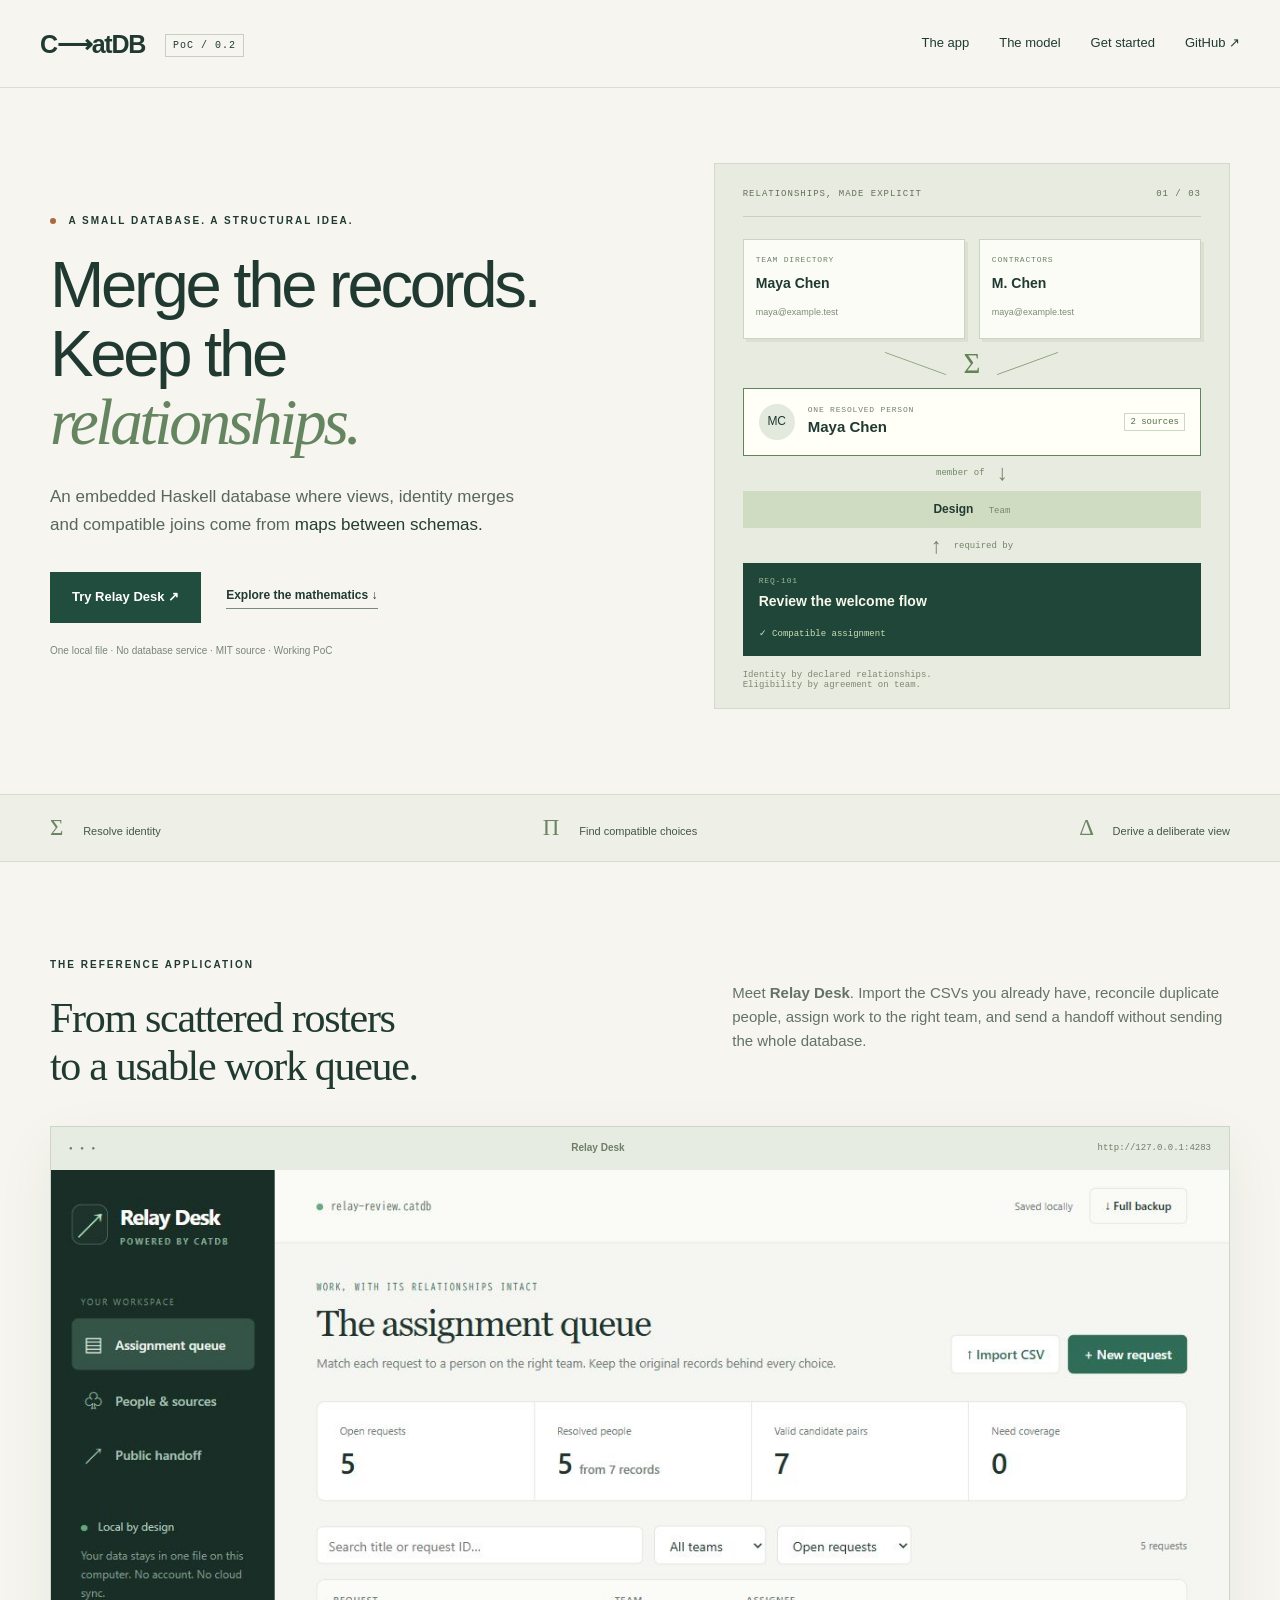
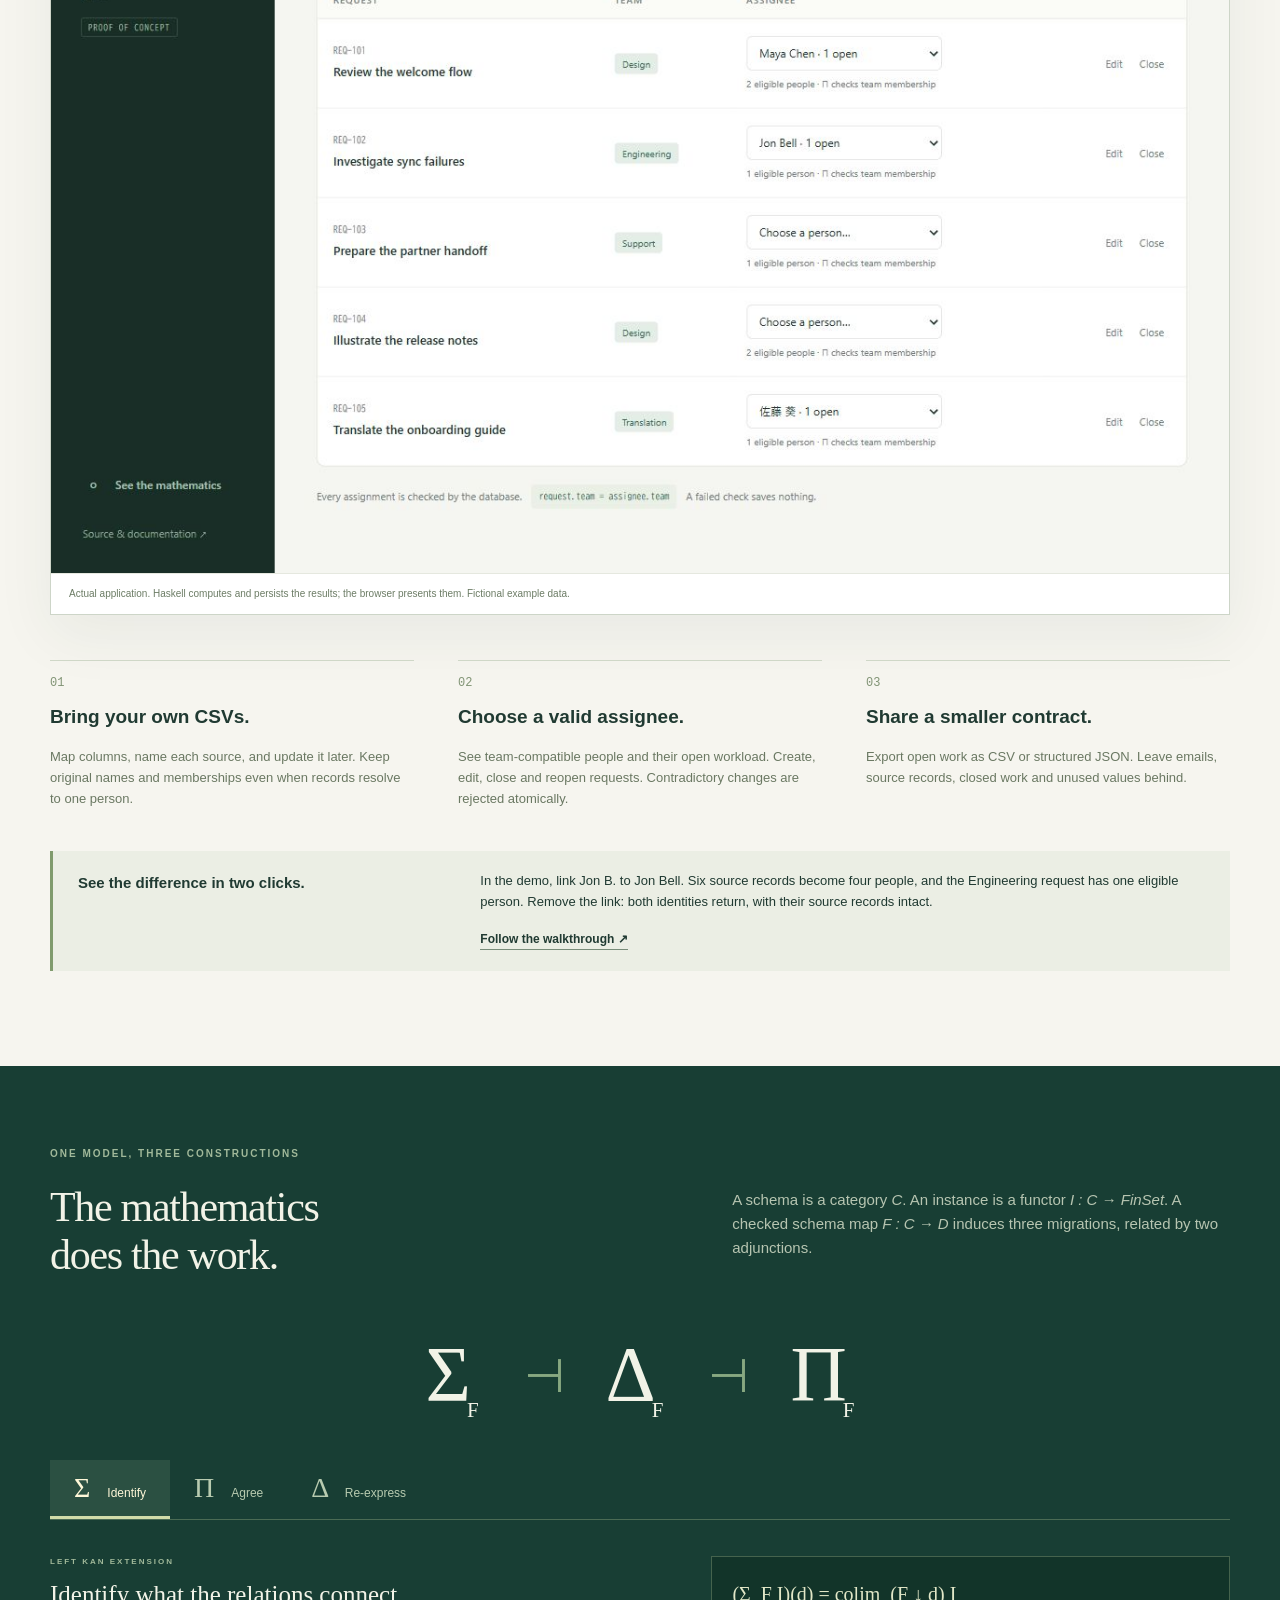
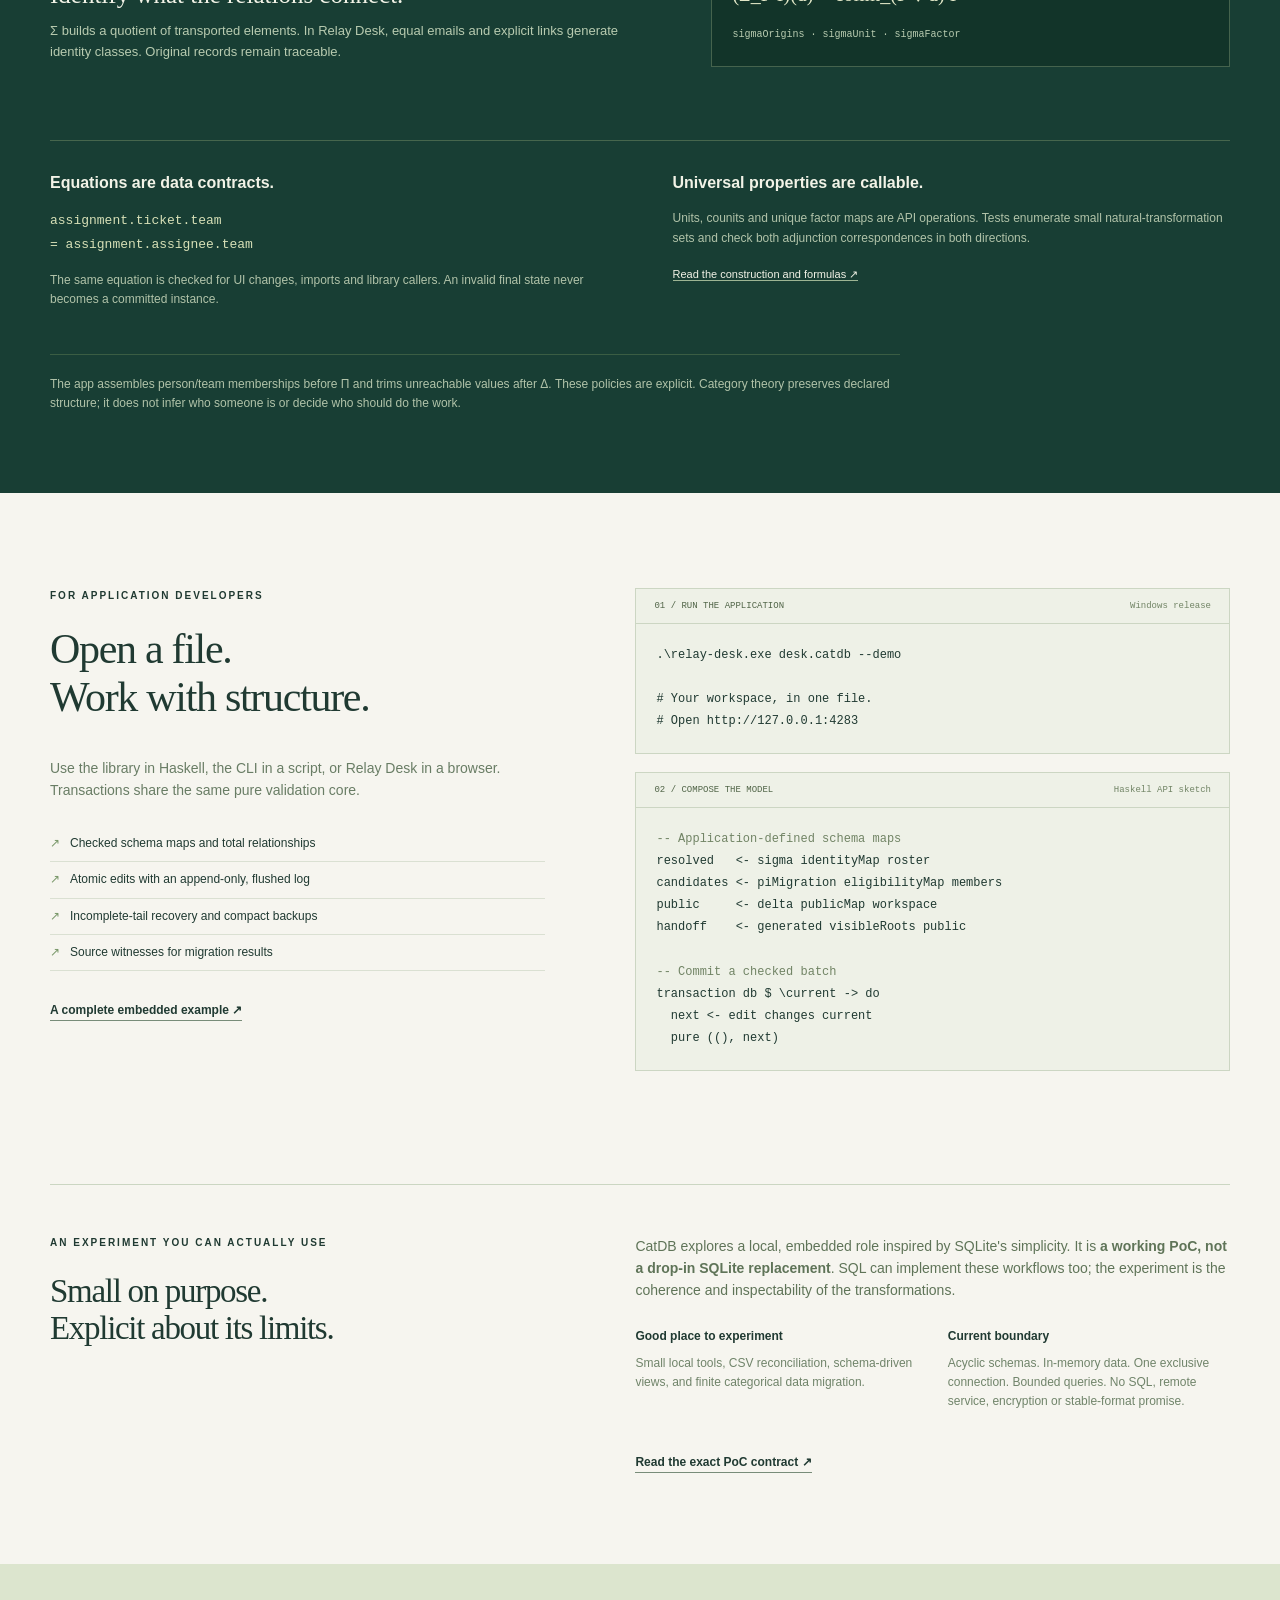
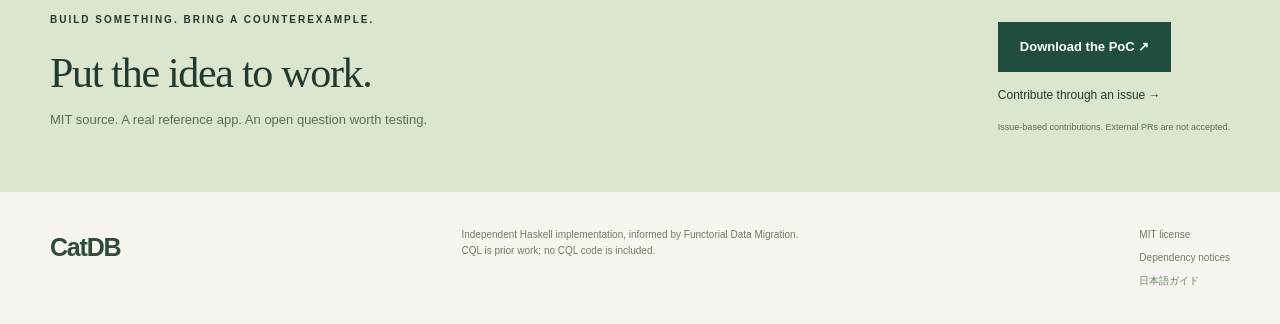
==== site/index.html @ 9cc58d7f "Release CatDB PoC with Relay Desk and official site" ====
<!doctype html>
<html lang="en"><head><meta charset="utf-8"><meta name="viewport" content="width=device-width,initial-scale=1"><title>CatDB — Merge the records. Keep the relationships.</title><meta name="description" content="A one-file Haskell database built on functorial data migration. Try Relay Desk: reconcile CSV rosters, find eligible assignees, and publish a deliberate handoff."><meta name="theme-color" content="#183e34"><meta property="og:title" content="CatDB — Merge the records. Keep the relationships."><meta property="og:image" content="https://m-simplifier.github.io/catdb/assets/relay-desk.jpg"><link rel="icon" href="icon.svg" type="image/svg+xml"><link rel="stylesheet" href="style.css"></head>
<body><header><a class="brand" href="#">C⟶atDB <small>PoC / 0.2</small></a><nav aria-label="Main navigation"><a href="#application">The app</a><a href="#model">The model</a><a href="#start">Get started</a><a href="https://github.com/M-simplifier/catdb">GitHub ↗</a></nav></header><main>
<section class="hero wrap"><div><p class="eyebrow"><span class="dot"></span> A SMALL DATABASE. A STRUCTURAL IDEA.</p><h1>Merge the records.<br>Keep the<br><em>relationships.</em></h1><p class="lead">An embedded Haskell database where views, identity merges and compatible joins come from <strong>maps between schemas.</strong></p><div class="cta"><a class="button" href="https://github.com/M-simplifier/catdb/releases/latest">Try Relay Desk ↗</a><a class="text-link" href="#model">Explore the mathematics ↓</a></div><p class="hero-note">One local file · No database service · MIT source · Working PoC</p></div>
<div class="schema-art" aria-label="Two source records resolve to one person whose team determines compatible requests"><div class="art-label">RELATIONSHIPS, MADE EXPLICIT <span>01 / 03</span></div><div class="source-pair"><div class="record"><small>TEAM DIRECTORY</small><b>Maya Chen</b><span>maya@example.test</span></div><div class="record"><small>CONTRACTORS</small><b>M. Chen</b><span>maya@example.test</span></div></div><div class="converge"><i></i><span>Σ</span><i></i></div><div class="person-node"><span class="avatar">MC</span><div><small>ONE RESOLVED PERSON</small><b>Maya Chen</b></div><span class="tag">2 sources</span></div><div class="path-line">member of <i>↓</i></div><div class="team-node">Design <span>Team</span></div><div class="path-line"><i>↑</i> required by</div><div class="request-node"><small>REQ-101</small><b>Review the welcome flow</b><span>✓ Compatible assignment</span></div><p class="art-foot">Identity by declared relationships.<br>Eligibility by agreement on team.</p></div></section>
<div class="principle-strip"><div class="wrap"><span>Σ <b>Resolve identity</b></span><span>Π <b>Find compatible choices</b></span><span>Δ <b>Derive a deliberate view</b></span></div></div>
<section class="wrap section" id="application"><div class="section-intro"><div><p class="eyebrow">THE REFERENCE APPLICATION</p><h2>From scattered rosters<br>to a usable work queue.</h2></div><p>Meet <strong>Relay Desk</strong>. Import the CSVs you already have, reconcile duplicate people, assign work to the right team, and send a handoff without sending the whole database.</p></div>
<figure class="app-shot"><div class="window-caption"><span>● ● ●</span><b>Relay Desk</b><code>http://127.0.0.1:4283</code></div><img src="assets/relay-desk.jpg" alt="Actual Relay Desk: five open requests, five people from seven CSV records, compatible assignee menus, and Japanese data." width="1280" height="820" loading="lazy"><figcaption>Actual application. Haskell computes and persists the results; the browser presents them. Fictional example data.</figcaption></figure>
<div class="workflow"><article><span class="step">01</span><h3>Bring your own CSVs.</h3><p>Map columns, name each source, and update it later. Keep original names and memberships even when records resolve to one person.</p></article><article><span class="step">02</span><h3>Choose a valid assignee.</h3><p>See team-compatible people and their open workload. Create, edit, close and reopen requests. Contradictory changes are rejected atomically.</p></article><article><span class="step">03</span><h3>Share a smaller contract.</h3><p>Export open work as CSV or structured JSON. Leave emails, source records, closed work and unused values behind.</p></article></div>
<div class="try-note"><strong>See the difference in two clicks.</strong><div><p>In the demo, link Jon B. to Jon Bell. Six source records become four people, and the Engineering request has one eligible person. Remove the link: both identities return, with their source records intact.</p><a class="text-link" href="https://github.com/M-simplifier/catdb#start-with-a-real-application">Follow the walkthrough ↗</a></div></div></section>
<section class="model-section" id="model"><div class="wrap"><p class="eyebrow">ONE MODEL, THREE CONSTRUCTIONS</p><div class="section-intro"><h2>The mathematics<br>does the work.</h2><p>A schema is a category <i>C</i>. An instance is a functor <i>I : C → FinSet</i>. A checked schema map <i>F : C → D</i> induces three migrations, related by two adjunctions.</p></div><div class="adjunction" aria-label="Sigma F is left adjoint to Delta F, which is left adjoint to Pi F"><span>Σ<sub>F</sub></span><i>⊣</i><span>Δ<sub>F</sub></span><i>⊣</i><span>Π<sub>F</sub></span></div>
<div class="tabs" role="tablist" aria-label="Migration operations"><button role="tab" id="tab-sigma" aria-controls="operation-panel" aria-selected="true" data-operation="sigma">Σ <span>Identify</span></button><button role="tab" id="tab-pi" aria-controls="operation-panel" aria-selected="false" tabindex="-1" data-operation="pi">Π <span>Agree</span></button><button role="tab" id="tab-delta" aria-controls="operation-panel" aria-selected="false" tabindex="-1" data-operation="delta">Δ <span>Re-express</span></button></div>
<div id="operation-panel" class="operation-panel" role="tabpanel" aria-labelledby="tab-sigma"><div><p class="eyebrow" id="op-label">LEFT KAN EXTENSION</p><h3 id="op-title">Identify what the relations connect.</h3><p id="op-body">Σ builds a quotient of transported elements. In Relay Desk, equal emails and explicit links generate identity classes. Original records remain traceable.</p></div><div class="formula"><code id="op-formula">(Σ_F I)(d) = colim_(F ↓ d) I</code><p id="op-api">sigmaOrigins · sigmaUnit · sigmaFactor</p></div></div>
<div class="model-notes"><article><h3>Equations are data contracts.</h3><code>assignment.ticket.team<br>= assignment.assignee.team</code><p>The same equation is checked for UI changes, imports and library callers. An invalid final state never becomes a committed instance.</p></article><article><h3>Universal properties are callable.</h3><p>Units, counits and unique factor maps are API operations. Tests enumerate small natural-transformation sets and check both adjunction correspondences in both directions.</p><a href="https://github.com/M-simplifier/catdb/blob/main/docs/mathematics.md">Read the construction and formulas ↗</a></article></div><p class="honesty">The app assembles person/team memberships before Π and trims unreachable values after Δ. These policies are explicit. Category theory preserves declared structure; it does not infer who someone is or decide who should do the work.</p></div></section>
<section class="wrap section developer" id="start"><div><p class="eyebrow">FOR APPLICATION DEVELOPERS</p><h2>Open a file.<br>Work with structure.</h2><p>Use the library in Haskell, the CLI in a script, or Relay Desk in a browser. Transactions share the same pure validation core.</p><ul><li>Checked schema maps and total relationships</li><li>Atomic edits with an append-only, flushed log</li><li>Incomplete-tail recovery and compact backups</li><li>Source witnesses for migration results</li></ul><a class="text-link" href="https://github.com/M-simplifier/catdb/blob/main/examples/Embedded.hs">A complete embedded example ↗</a></div><div><div class="code-card"><div>01 / RUN THE APPLICATION <span>Windows release</span></div><pre><code>.\relay-desk.exe desk.catdb --demo

# Your workspace, in one file.
# Open http://127.0.0.1:4283</code></pre></div><div class="code-card"><div>02 / COMPOSE THE MODEL <span>Haskell API sketch</span></div><pre><code><span class="code-comment">-- Application-defined schema maps</span>
resolved   &lt;- sigma identityMap roster
candidates &lt;- piMigration eligibilityMap members
public     &lt;- delta publicMap workspace
handoff    &lt;- generated visibleRoots public

<span class="code-comment">-- Commit a checked batch</span>
transaction db $ \current -&gt; do
  next &lt;- edit changes current
  pure ((), next)</code></pre></div></div></section>
<section class="wrap boundary"><div><p class="eyebrow">AN EXPERIMENT YOU CAN ACTUALLY USE</p><h2>Small on purpose.<br>Explicit about its limits.</h2></div><div><p>CatDB explores a local, embedded role inspired by SQLite's simplicity. It is <strong>a working PoC, not a drop-in SQLite replacement</strong>. SQL can implement these workflows too; the experiment is the coherence and inspectability of the transformations.</p><div class="boundary-grid"><div><b>Good place to experiment</b><p>Small local tools, CSV reconciliation, schema-driven views, and finite categorical data migration.</p></div><div><b>Current boundary</b><p>Acyclic schemas. In-memory data. One exclusive connection. Bounded queries. No SQL, remote service, encryption or stable-format promise.</p></div></div><a class="text-link" href="https://github.com/M-simplifier/catdb/blob/main/STATUS.md">Read the exact PoC contract ↗</a></div></section>
<section class="closing"><div class="wrap"><div><p class="eyebrow">BUILD SOMETHING. BRING A COUNTEREXAMPLE.</p><h2>Put the idea to work.</h2><p>MIT source. A real reference app. An open question worth testing.</p></div><div class="closing-actions"><a class="button" href="https://github.com/M-simplifier/catdb/releases/latest">Download the PoC ↗</a><a href="https://github.com/M-simplifier/catdb/issues">Contribute through an issue →</a><small>Issue-based contributions. External PRs are not accepted.</small></div></div></section>
</main><footer class="wrap"><a class="brand" href="#">CatDB</a><p>Independent Haskell implementation, informed by <a href="https://arxiv.org/abs/1009.1166">Functorial Data Migration</a>.<br><a href="https://categoricaldata.net/CQL/">CQL</a> is prior work; no CQL code is included.</p><div><a href="https://github.com/M-simplifier/catdb/blob/main/LICENSE">MIT license</a><a href="https://github.com/M-simplifier/catdb/blob/main/docs/licensing.md">Dependency notices</a><a href="https://github.com/M-simplifier/catdb/blob/main/docs/guide.ja.md">日本語ガイド</a></div></footer><script src="site.js"></script></body></html>
---- site/style.css ----
*{box-sizing:border-box}html{scroll-behavior:smooth;scroll-padding-top:40px}body{margin:0;background:#f6f5ef;color:#203a32;font-family:Arial,Helvetica,sans-serif;line-height:1.6}a{color:inherit;text-decoration:none}a:hover{text-decoration:underline}button{font:inherit;cursor:pointer}a:focus-visible,button:focus-visible{outline:3px solid #ce854e;outline-offset:5px}.wrap{width:min(1180px,calc(100% - 80px));margin:auto}header{height:88px;padding:0 40px;border-bottom:1px solid #daddd3;display:flex;align-items:center;justify-content:space-between}.brand{font-weight:800;font-size:25px;letter-spacing:-1.2px}.brand small{font:10px monospace;letter-spacing:1px;margin-left:14px;padding:5px 7px;border:1px solid #c6cfc2;vertical-align:middle}nav{display:flex;gap:30px;font-size:13px}.hero{display:grid;grid-template-columns:1.15fr 1fr;gap:70px;padding:75px 0 85px;align-items:center}.eyebrow{font-size:10px;font-weight:bold;letter-spacing:2px;margin:0 0 22px}.dot{display:inline-block;background:#ad693d;border-radius:50%;height:6px;width:6px;margin-right:8px}h1,h2,h3,p{margin-top:0}h1{font-size:clamp(45px,5.1vw,71px);line-height:1.05;font-weight:500;letter-spacing:-3.3px;margin-bottom:26px}h1 em{font-family:Georgia,serif;font-weight:400;color:#658460}h2{font-family:Georgia,serif;font-weight:400;line-height:1.14;font-size:42px;letter-spacing:-1.3px}h3{font-size:19px;line-height:1.25}.lead{font-size:17px;line-height:1.7;max-width:470px;color:#57675e}.lead strong{font-weight:500;color:#233e32}.cta{display:flex;align-items:center;gap:25px;margin-top:32px}.button{display:inline-flex;background:#214d3e;color:#fff;padding:14px 21px;border:1px solid #214d3e;font-size:13px;font-weight:bold}.button:hover{background:#153f30;text-decoration:none}.text-link{font-size:12px;font-weight:bold;border-bottom:1px solid #788c79;padding-bottom:3px}.hero-note{font-size:10px;color:#79857b;margin:20px 0 0}.schema-art{background:#e8ebdf;padding:25px 28px 18px;border:1px solid #d4dacb}.art-label{font:9px monospace;letter-spacing:1px;display:flex;justify-content:space-between;border-bottom:1px solid #c9d2c0;padding-bottom:17px;margin-bottom:22px;color:#607258}.source-pair{display:grid;grid-template-columns:1fr 1fr;gap:14px}.record{background:#fcfcf7;border:1px solid #cbd4c2;padding:15px 12px;box-shadow:3px 3px 0 #dbe0d1;min-width:0}.record small,.person-node small,.request-node small{display:block;font:8px monospace;letter-spacing:.8px;color:#71806b}.record b{display:block;font-size:14px;margin:8px 0 3px}.record>span{font-size:9px;color:#7d8c76}.converge{display:flex;justify-content:center;align-items:center;gap:15px;height:49px}.converge i{width:65px;border-top:1px solid #89a17a;transform:rotate(20deg)}.converge i:last-child{transform:rotate(-20deg)}.converge>span{font:29px Georgia;color:#638356}.person-node{background:#fffef7;border:1px solid #61845e;display:flex;align-items:center;gap:13px;padding:15px}.avatar{background:#e3eadd;width:36px;height:36px;display:grid;place-items:center;border-radius:50%;font-size:12px}.person-node b{font-size:15px}.tag{margin-left:auto;font:9px monospace;color:#527047;border:1px solid #ccd7c5;padding:3px 5px}.path-line{height:35px;display:flex;align-items:center;justify-content:center;gap:12px;font:9px monospace;color:#718767}.path-line i{font:22px Georgia}.team-node{font-weight:bold;font-size:12px;background:#d0dcc2;padding:9px 15px;text-align:center}.team-node span{font:9px monospace;margin-left:12px;color:#768768}.request-node{background:#204639;color:#f7f7eb;padding:13px 16px}.request-node small{color:#9bb896}.request-node b{display:block;font-size:14px;margin:5px 0}.request-node>span{font:9px monospace;color:#c9dfb8}.art-foot{font:9px monospace;color:#7d8973;margin:14px 0 0}.principle-strip{border-block:1px solid #d5dbcd;background:#eeefe6}.principle-strip .wrap{display:flex;justify-content:space-between;padding:20px 0}.principle-strip span{font:23px Georgia;color:#6c8563}.principle-strip b{font:11px Arial;color:#435646;margin-left:14px}.section{padding:95px 0}.section-intro{display:grid;grid-template-columns:1.2fr 1fr;gap:85px;align-items:center;margin-bottom:35px}.section-intro>p{font-size:15px;color:#637365}.section-intro h2{margin-bottom:0}.app-shot{margin:0;background:#fff;border:1px solid #cdd5c8;box-shadow:0 20px 55px #243d3010}.window-caption{height:43px;display:flex;align-items:center;justify-content:space-between;padding:0 18px;background:#e7ece2;color:#6f7e68;font-size:10px}.window-caption>span{font-size:6px;letter-spacing:3px}.window-caption code{font-size:9px}.app-shot img{display:block;width:100%;height:auto}.app-shot figcaption{font-size:10px;color:#6c7c65;padding:12px 18px;border-top:1px solid #e5e8df}.workflow{display:grid;grid-template-columns:repeat(3,1fr);gap:44px;margin-top:45px}.step{font:12px monospace;color:#819475;display:block;border-top:1px solid #cfd7c7;padding:15px 0}.workflow p{font-size:13px;color:#6a7862}.try-note{margin-top:28px;border-left:3px solid #809b6d;padding:20px 25px;background:#ebeee4;display:grid;grid-template-columns:1fr 2fr;gap:40px}.try-note strong{font-size:15px}.try-note p{font-size:13px}.model-section{background:#183e34;color:#f2f3e7;padding:80px 0}.model-section .eyebrow{color:#a1b99a}.model-section .section-intro>p{color:#b7c5b1}.adjunction{display:flex;gap:45px;align-items:center;justify-content:center;font:78px Georgia;letter-spacing:-4px;padding:14px 0 38px}.adjunction sub{font-size:21px;letter-spacing:0}.adjunction i{font-size:47px;font-style:normal;color:#87a881}.tabs{display:flex;border-bottom:1px solid #4b6b54}.tabs button{border:0;background:transparent;color:#b8cbb0;font:28px Georgia;padding:12px 24px;border-bottom:3px solid transparent}.tabs button span{font:12px Arial;margin-left:10px}.tabs button[aria-selected=true]{color:#fff8d9;border-color:#d2dcaa;background:#2b5042}.operation-panel{min-height:220px;display:grid;grid-template-columns:1.15fr 1fr;gap:65px;padding:36px 0}.operation-panel .eyebrow{margin-bottom:12px;font-size:8px}.operation-panel h3{font:25px Georgia;margin-bottom:12px}.operation-panel p{font-size:13px;color:#b8cbb0;margin-bottom:0}.formula{background:#123429;border:1px solid #45634d;padding:26px 20px;align-self:start}.formula code{font:20px Georgia;color:#e1e7c7}.formula p{font:10px monospace;margin-top:20px}.model-notes{display:grid;grid-template-columns:1fr 1fr;gap:65px;border-top:1px solid #46664d;padding-top:32px}.model-notes h3{font-size:16px}.model-notes code{display:block;font-size:13px;color:#d7e0b7;line-height:1.8;margin-bottom:15px}.model-notes p,.honesty{font-size:12px;color:#b1c3a9}.model-notes a{font-size:11px;border-bottom:1px solid #9db493}.honesty{margin:32px 0 0;padding-top:20px;border-top:1px solid #3a5d43;max-width:850px}.developer{display:grid;grid-template-columns:1fr 1.2fr;gap:90px}.developer>div>p:not(.eyebrow){font-size:14px;color:#697d65}.developer ul{padding:0;list-style:none;font-size:12px;margin:25px 0}.developer li{padding:8px 0;border-bottom:1px solid #dae0d2}.developer li:before{content:'↗';margin-right:10px;color:#799769}.code-card{border:1px solid #ccd6c3;margin-bottom:18px;background:#eef1e7}.code-card>div{font:9px monospace;color:#506447;border-bottom:1px solid #ccd6c3;padding:12px 18px;display:flex;justify-content:space-between}.code-card>div span{color:#718465}.code-card pre{padding:20px;margin:0;font-size:12px;line-height:1.85;overflow:auto}.code-comment{color:#718465}.boundary{border-top:1px solid #cbd6c2;padding:50px 0 90px;display:grid;grid-template-columns:1fr 1.2fr;gap:90px}.boundary h2{font-size:33px}.boundary>div>p:not(.eyebrow){font-size:14px;color:#5f7458}.boundary-grid{display:grid;grid-template-columns:1fr 1fr;gap:30px;font-size:12px;margin:25px 0}.boundary-grid p{color:#70846a;margin-top:8px}.closing{background:#dce5ce;padding:48px 0}.closing .wrap{display:flex;align-items:center;justify-content:space-between;gap:35px}.closing h2{margin-bottom:12px}.closing p:not(.eyebrow){font-size:13px;color:#5b7050}.closing-actions{display:flex;flex-direction:column;align-items:flex-start;gap:14px}.closing-actions>a:not(.button){font-size:12px}.closing-actions small{font-size:9px;color:#5b7050}footer{display:flex;align-items:flex-start;justify-content:space-between;gap:45px;padding-top:35px;padding-bottom:35px;font-size:10px;color:#6d7f63}footer>div{display:flex;flex-direction:column;gap:7px}footer p{margin:0}footer .brand{color:#304c39}
@media(max-width:850px){.wrap{width:calc(100% - 40px)}header{padding:0 20px;height:72px}nav{gap:15px;font-size:11px}.brand small{display:none}.hero{gap:25px;padding:45px 0}h1{font-size:47px;letter-spacing:-2px}.schema-art{padding:18px}.source-pair{gap:8px}.record{padding:10px}.record>span{font-size:8px}.hero .cta{flex-direction:column;align-items:flex-start;gap:15px}.hero-note{font-size:9px}.section-intro,.developer,.boundary{gap:30px}h2{font-size:34px}.section{padding:65px 0}.operation-panel{gap:28px}.workflow{gap:22px}.model-notes{gap:30px}.tag{display:none}}
@media(max-width:600px){nav a:first-child{display:none}nav{gap:14px}.brand{font-size:22px}.hero{grid-template-columns:1fr;gap:32px}.hero h1{font-size:52px}.hero .cta{flex-direction:row;align-items:center;gap:18px}.lead{font-size:16px}.schema-art{max-width:420px;width:100%;margin:auto;padding:24px}.record>span{font-size:9px}.principle-strip .wrap{flex-wrap:wrap;gap:15px;justify-content:flex-start}.principle-strip span{font-size:19px}.principle-strip b{font-size:9px;margin-left:6px}.section-intro,.developer,.boundary,.operation-panel{grid-template-columns:1fr;gap:20px}.workflow{grid-template-columns:1fr;gap:12px}.workflow h3{margin-bottom:10px}.try-note{grid-template-columns:1fr;gap:10px;padding:20px}.adjunction{font-size:64px;gap:24px}.adjunction i{font-size:36px}.model-section{padding:55px 0}.tabs button{padding:10px 16px}.tabs button span{font-size:11px}.operation-panel{min-height:330px}.model-notes{grid-template-columns:1fr;gap:25px}.developer{gap:30px}.boundary{padding-bottom:50px}.closing .wrap{display:block}.closing-actions{margin-top:25px}footer{flex-wrap:wrap;gap:20px}footer p{max-width:260px}.window-caption code{font-size:8px}.window-caption{padding:0 10px}.app-shot figcaption{font-size:9px}h2{font-size:34px}.boundary-grid{gap:18px}.code-card pre{font-size:10px}.hero .button{font-size:12px;padding:13px 17px}.hero .text-link{font-size:11px}}
@media(prefers-reduced-motion:reduce){html{scroll-behavior:auto}}
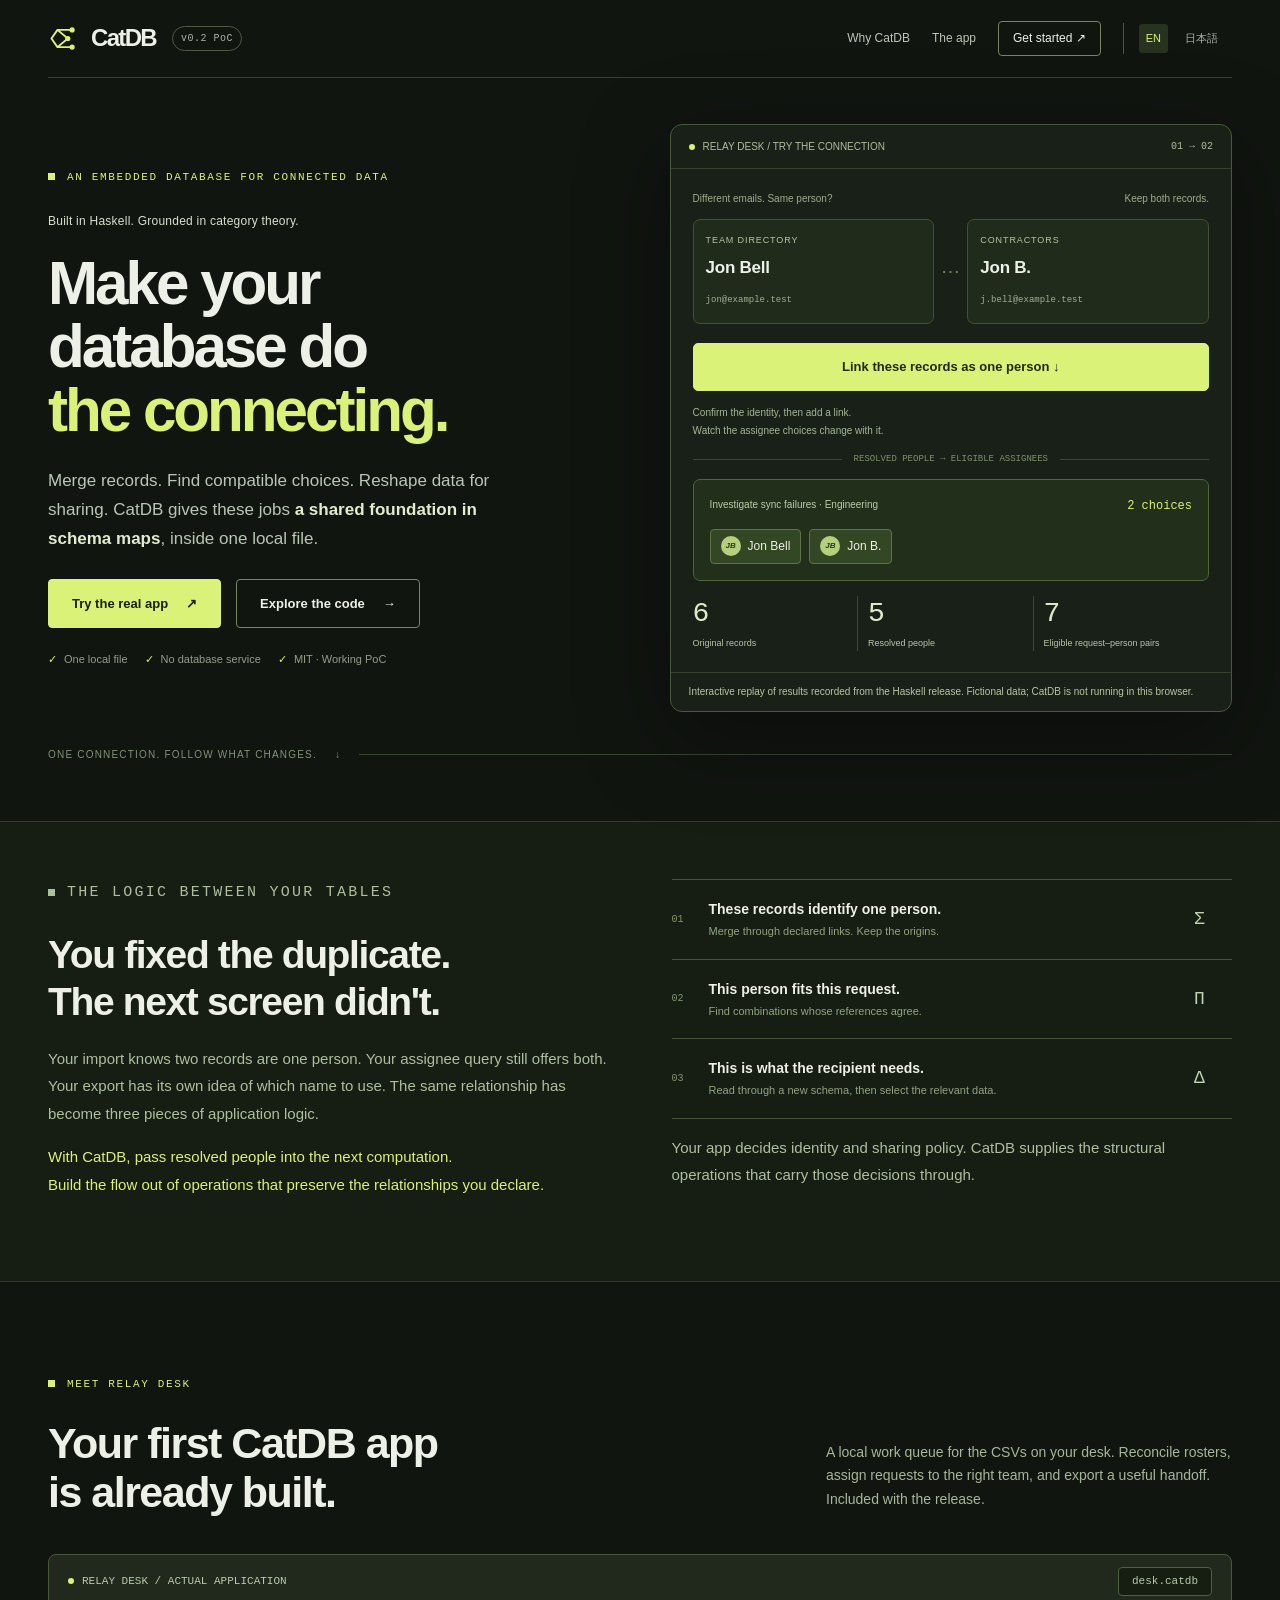
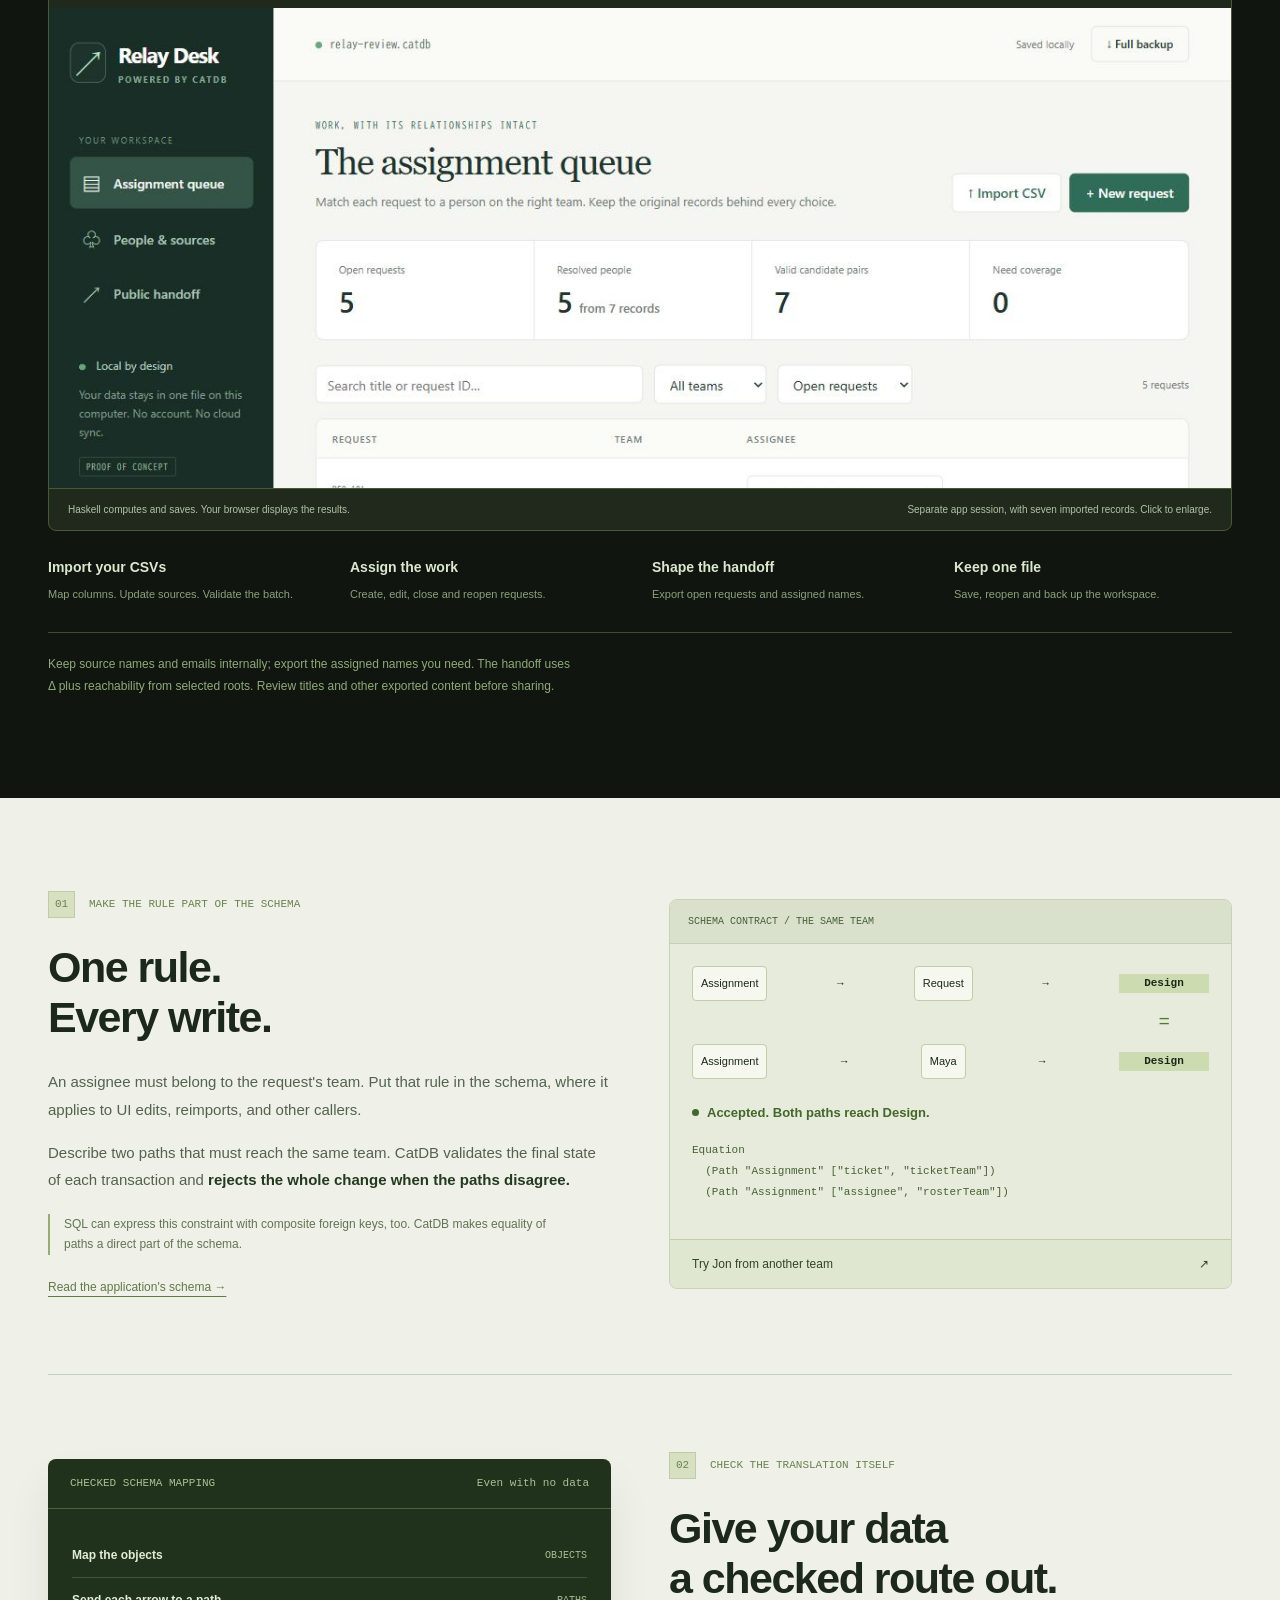
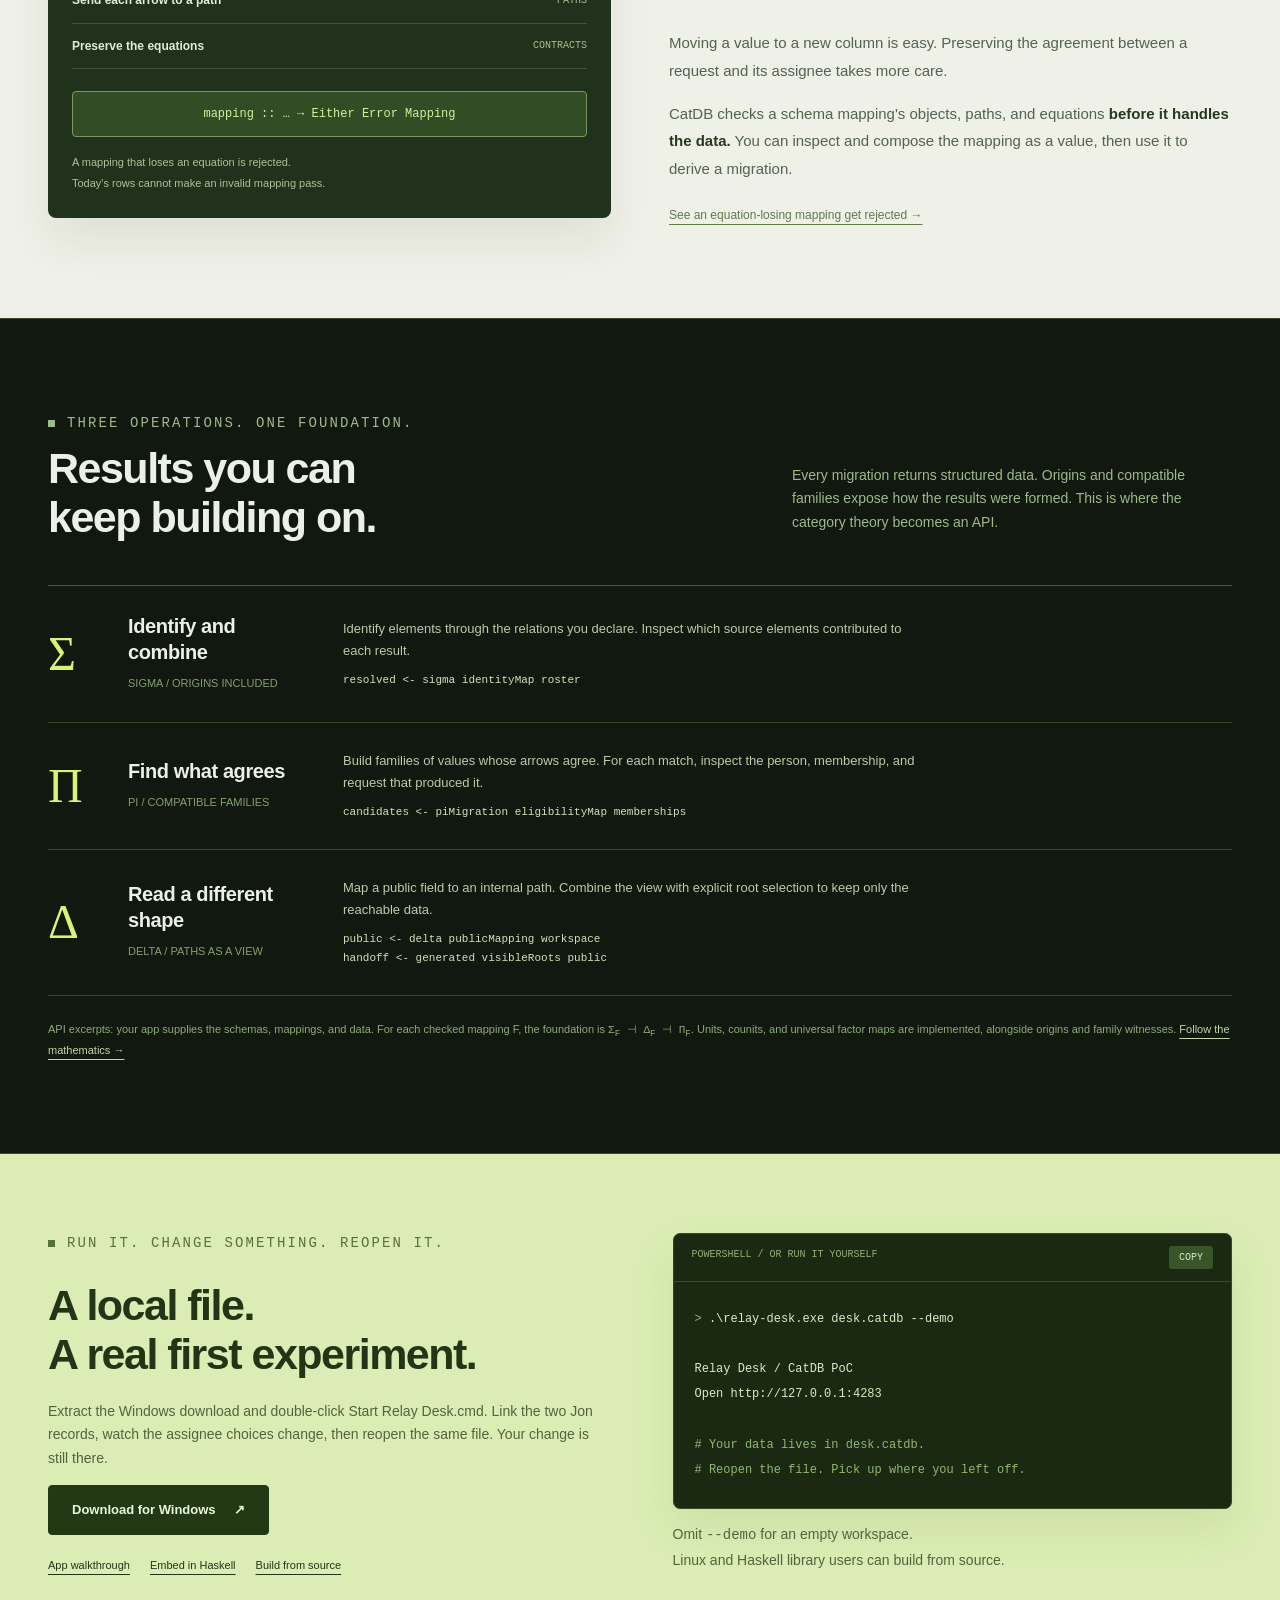
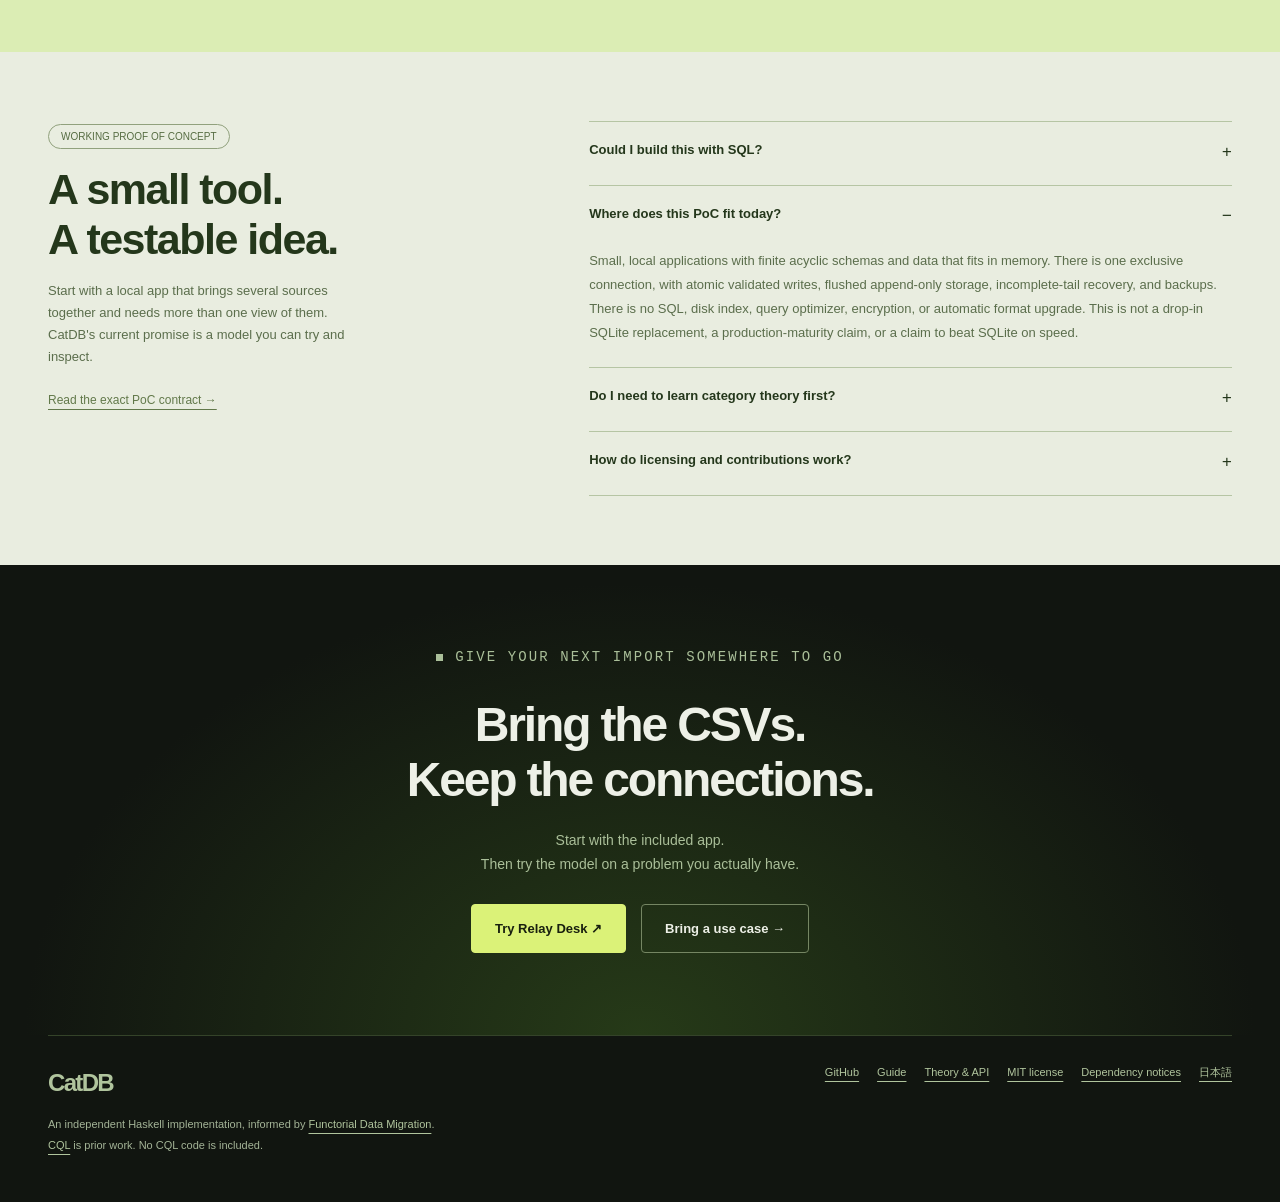
==== commit cb1dad9a: "Lead the site with hands-on value and add Japanese localization" ====
--- a/site/index.html
+++ b/site/index.html
@@ -1,30 +1,127 @@
 <!doctype html>
-<html lang="en"><head><meta charset="utf-8"><meta name="viewport" content="width=device-width,initial-scale=1"><title>CatDB — Merge the records. Keep the relationships.</title><meta name="description" content="A one-file Haskell database built on functorial data migration. Try Relay Desk: reconcile CSV rosters, find eligible assignees, and publish a deliberate handoff."><meta name="theme-color" content="#183e34"><meta property="og:title" content="CatDB — Merge the records. Keep the relationships."><meta property="og:image" content="https://m-simplifier.github.io/catdb/assets/relay-desk.jpg"><link rel="icon" href="icon.svg" type="image/svg+xml"><link rel="stylesheet" href="style.css"></head>
-<body><header><a class="brand" href="#">C⟶atDB <small>PoC / 0.2</small></a><nav aria-label="Main navigation"><a href="#application">The app</a><a href="#model">The model</a><a href="#start">Get started</a><a href="https://github.com/M-simplifier/catdb">GitHub ↗</a></nav></header><main>
-<section class="hero wrap"><div><p class="eyebrow"><span class="dot"></span> A SMALL DATABASE. A STRUCTURAL IDEA.</p><h1>Merge the records.<br>Keep the<br><em>relationships.</em></h1><p class="lead">An embedded Haskell database where views, identity merges and compatible joins come from <strong>maps between schemas.</strong></p><div class="cta"><a class="button" href="https://github.com/M-simplifier/catdb/releases/latest">Try Relay Desk ↗</a><a class="text-link" href="#model">Explore the mathematics ↓</a></div><p class="hero-note">One local file · No database service · MIT source · Working PoC</p></div>
-<div class="schema-art" aria-label="Two source records resolve to one person whose team determines compatible requests"><div class="art-label">RELATIONSHIPS, MADE EXPLICIT <span>01 / 03</span></div><div class="source-pair"><div class="record"><small>TEAM DIRECTORY</small><b>Maya Chen</b><span>maya@example.test</span></div><div class="record"><small>CONTRACTORS</small><b>M. Chen</b><span>maya@example.test</span></div></div><div class="converge"><i></i><span>Σ</span><i></i></div><div class="person-node"><span class="avatar">MC</span><div><small>ONE RESOLVED PERSON</small><b>Maya Chen</b></div><span class="tag">2 sources</span></div><div class="path-line">member of <i>↓</i></div><div class="team-node">Design <span>Team</span></div><div class="path-line"><i>↑</i> required by</div><div class="request-node"><small>REQ-101</small><b>Review the welcome flow</b><span>✓ Compatible assignment</span></div><p class="art-foot">Identity by declared relationships.<br>Eligibility by agreement on team.</p></div></section>
-<div class="principle-strip"><div class="wrap"><span>Σ <b>Resolve identity</b></span><span>Π <b>Find compatible choices</b></span><span>Δ <b>Derive a deliberate view</b></span></div></div>
-<section class="wrap section" id="application"><div class="section-intro"><div><p class="eyebrow">THE REFERENCE APPLICATION</p><h2>From scattered rosters<br>to a usable work queue.</h2></div><p>Meet <strong>Relay Desk</strong>. Import the CSVs you already have, reconcile duplicate people, assign work to the right team, and send a handoff without sending the whole database.</p></div>
-<figure class="app-shot"><div class="window-caption"><span>● ● ●</span><b>Relay Desk</b><code>http://127.0.0.1:4283</code></div><img src="assets/relay-desk.jpg" alt="Actual Relay Desk: five open requests, five people from seven CSV records, compatible assignee menus, and Japanese data." width="1280" height="820" loading="lazy"><figcaption>Actual application. Haskell computes and persists the results; the browser presents them. Fictional example data.</figcaption></figure>
-<div class="workflow"><article><span class="step">01</span><h3>Bring your own CSVs.</h3><p>Map columns, name each source, and update it later. Keep original names and memberships even when records resolve to one person.</p></article><article><span class="step">02</span><h3>Choose a valid assignee.</h3><p>See team-compatible people and their open workload. Create, edit, close and reopen requests. Contradictory changes are rejected atomically.</p></article><article><span class="step">03</span><h3>Share a smaller contract.</h3><p>Export open work as CSV or structured JSON. Leave emails, source records, closed work and unused values behind.</p></article></div>
-<div class="try-note"><strong>See the difference in two clicks.</strong><div><p>In the demo, link Jon B. to Jon Bell. Six source records become four people, and the Engineering request has one eligible person. Remove the link: both identities return, with their source records intact.</p><a class="text-link" href="https://github.com/M-simplifier/catdb#start-with-a-real-application">Follow the walkthrough ↗</a></div></div></section>
-<section class="model-section" id="model"><div class="wrap"><p class="eyebrow">ONE MODEL, THREE CONSTRUCTIONS</p><div class="section-intro"><h2>The mathematics<br>does the work.</h2><p>A schema is a category <i>C</i>. An instance is a functor <i>I : C → FinSet</i>. A checked schema map <i>F : C → D</i> induces three migrations, related by two adjunctions.</p></div><div class="adjunction" aria-label="Sigma F is left adjoint to Delta F, which is left adjoint to Pi F"><span>Σ<sub>F</sub></span><i>⊣</i><span>Δ<sub>F</sub></span><i>⊣</i><span>Π<sub>F</sub></span></div>
-<div class="tabs" role="tablist" aria-label="Migration operations"><button role="tab" id="tab-sigma" aria-controls="operation-panel" aria-selected="true" data-operation="sigma">Σ <span>Identify</span></button><button role="tab" id="tab-pi" aria-controls="operation-panel" aria-selected="false" tabindex="-1" data-operation="pi">Π <span>Agree</span></button><button role="tab" id="tab-delta" aria-controls="operation-panel" aria-selected="false" tabindex="-1" data-operation="delta">Δ <span>Re-express</span></button></div>
-<div id="operation-panel" class="operation-panel" role="tabpanel" aria-labelledby="tab-sigma"><div><p class="eyebrow" id="op-label">LEFT KAN EXTENSION</p><h3 id="op-title">Identify what the relations connect.</h3><p id="op-body">Σ builds a quotient of transported elements. In Relay Desk, equal emails and explicit links generate identity classes. Original records remain traceable.</p></div><div class="formula"><code id="op-formula">(Σ_F I)(d) = colim_(F ↓ d) I</code><p id="op-api">sigmaOrigins · sigmaUnit · sigmaFactor</p></div></div>
-<div class="model-notes"><article><h3>Equations are data contracts.</h3><code>assignment.ticket.team<br>= assignment.assignee.team</code><p>The same equation is checked for UI changes, imports and library callers. An invalid final state never becomes a committed instance.</p></article><article><h3>Universal properties are callable.</h3><p>Units, counits and unique factor maps are API operations. Tests enumerate small natural-transformation sets and check both adjunction correspondences in both directions.</p><a href="https://github.com/M-simplifier/catdb/blob/main/docs/mathematics.md">Read the construction and formulas ↗</a></article></div><p class="honesty">The app assembles person/team memberships before Π and trims unreachable values after Δ. These policies are explicit. Category theory preserves declared structure; it does not infer who someone is or decide who should do the work.</p></div></section>
-<section class="wrap section developer" id="start"><div><p class="eyebrow">FOR APPLICATION DEVELOPERS</p><h2>Open a file.<br>Work with structure.</h2><p>Use the library in Haskell, the CLI in a script, or Relay Desk in a browser. Transactions share the same pure validation core.</p><ul><li>Checked schema maps and total relationships</li><li>Atomic edits with an append-only, flushed log</li><li>Incomplete-tail recovery and compact backups</li><li>Source witnesses for migration results</li></ul><a class="text-link" href="https://github.com/M-simplifier/catdb/blob/main/examples/Embedded.hs">A complete embedded example ↗</a></div><div><div class="code-card"><div>01 / RUN THE APPLICATION <span>Windows release</span></div><pre><code>.\relay-desk.exe desk.catdb --demo
+<html lang="en">
+<head>
+<meta charset="utf-8">
+<meta name="viewport" content="width=device-width,initial-scale=1">
+<title>CatDB — Make your database do the connecting.</title>
+<meta name="description" content="Merge records, find compatible choices, and reshape data with one mathematical foundation. An embedded Haskell database in one local file. Try the real Relay Desk app. MIT · Working PoC.">
+<meta name="theme-color" content="#111510">
+<link rel="canonical" href="https://m-simplifier.github.io/catdb/">
+<link rel="alternate" hreflang="en" href="https://m-simplifier.github.io/catdb/">
+<link rel="alternate" hreflang="ja" href="https://m-simplifier.github.io/catdb/ja/">
+<link rel="alternate" hreflang="x-default" href="https://m-simplifier.github.io/catdb/">
+<meta property="og:type" content="website">
+<meta property="og:site_name" content="CatDB">
+<meta property="og:title" content="CatDB — Make your database do the connecting.">
+<meta property="og:description" content="Merge records, find compatible choices, and reshape data with one mathematical foundation. An embedded Haskell database in one local file. Try the real Relay Desk app. MIT · Working PoC.">
+<meta property="og:url" content="https://m-simplifier.github.io/catdb/">
+<meta property="og:locale" content="en_US">
+<meta property="og:image" content="https://m-simplifier.github.io/catdb/assets/relay-desk.jpg">
+<meta name="twitter:card" content="summary_large_image">
+<link rel="icon" href="icon.svg" type="image/svg+xml">
+<link rel="stylesheet" href="style.css">
+<script src="site.js" defer></script>
+</head>
+<body>
+<a class="skip" href="#main">Skip to content</a>
+<header class="wrap top">
+  <a class="wordmark" href="#main" aria-label="CatDB home"><svg viewBox="0 0 36 36" fill="none" aria-hidden="true"><path d="M28 8H11L4 18L11 28H28M11 8L23 18L11 28" stroke="#dbf278" stroke-width="2.2" stroke-linejoin="round"/><circle cx="28" cy="8" r="3" fill="#dbf278"/><circle cx="23" cy="18" r="3" fill="#dbf278"/><circle cx="28" cy="28" r="3" fill="#dbf278"/></svg>CatDB<span>v0.2 PoC</span></a>
+  <nav class="nav" aria-label="Main navigation"><a href="#why">Why CatDB</a><a href="#app">The app</a><a class="nav-cta" href="#start">Get started ↗</a><span class="languages" aria-label="Language"><a href="./" lang="en" hreflang="en" aria-current="page">EN</a><a href="ja/" lang="ja" hreflang="ja">日本語</a></span></nav>
+</header>
+<main id="main">
+<section class="hero wrap">
+  <div class="hero-grid">
+    <div>
+      <p class="eyebrow">AN EMBEDDED DATABASE FOR CONNECTED DATA</p>
+      <p class="product-type">Built in Haskell. Grounded in category theory.</p>
+      <h1>Make your<br>database do<br><em>the connecting.</em></h1>
+      <p class="lead">Merge records. Find compatible choices. Reshape data for sharing. CatDB gives these jobs <strong style="color:#e2eccf">a shared foundation in schema maps</strong>, inside one local file.</p>
+      <div class="ctas"><a class="button" href="#start">Try the real app <span aria-hidden="true">↗</span></a><a class="button ghost" href="https://github.com/M-simplifier/catdb">Explore the code <span aria-hidden="true">→</span></a></div>
+      <div class="hero-proof"><span>One local file</span><span>No database service</span><span>MIT · Working PoC</span></div>
+    </div>
+    <div class="demo" id="merge-demo">
+      <div class="demo-top"><span><i class="dot"></i>RELAY DESK / TRY THE CONNECTION</span><span class="mono">01 → 02</span></div>
+      <div class="demo-stage">
+        <div class="source-heading"><span>Different emails. Same person?</span><span>Keep both records.</span></div>
+        <div class="pair"><div class="source-person"><small>TEAM DIRECTORY</small><strong>Jon Bell</strong><code>jon@example.test</code></div><span class="link-sign" aria-hidden="true">⋯</span><div class="source-person"><small>CONTRACTORS</small><strong>Jon B.</strong><code>j.bell@example.test</code></div></div>
+        <button type="button" class="demo-trigger" id="merge-button" aria-pressed="false">Link these records as one person ↓</button>
+        <p class="demo-explain" id="merge-explain" aria-live="polite">Confirm the identity, then add a link.<br>Watch the assignee choices change with it.</p>
+        <div class="flow-arrow">RESOLVED PEOPLE → ELIGIBLE ASSIGNEES</div>
+        <div class="candidate"><div class="candidate-head"><span>Investigate sync failures · Engineering</span><span class="candidate-count" id="candidate-count">2 choices</span></div><div class="candidate-people" id="hero-candidates"><span class="person-pill"><i class="avatar">JB</i>Jon Bell</span><span class="person-pill"><i class="avatar">JB</i>Jon B.</span></div></div>
+        <div class="demo-metrics" aria-live="polite"><div><span class="metric">6</span><small>Original records</small></div><div><span class="metric" id="hero-people">5</span><small>Resolved people</small></div><div><span class="metric" id="hero-pairs">7</span><small>Eligible request–person pairs</small></div></div>
+      </div>
+      <div class="demo-bottom">Interactive replay of results recorded from the Haskell release. Fictional data; CatDB is not running in this browser.</div>
+    </div>
+  </div>
+  <noscript><p class="noscript">The interactive example needs JavaScript. Adding the link keeps all 6 records, changes 5 people to 4, and changes 7 eligible pairs to 6.</p></noscript>
+  <div class="scroll-hint">ONE CONNECTION. FOLLOW WHAT CHANGES. <span aria-hidden="true">↓</span></div>
+</section>
 
-# Your workspace, in one file.
-# Open http://127.0.0.1:4283</code></pre></div><div class="code-card"><div>02 / COMPOSE THE MODEL <span>Haskell API sketch</span></div><pre><code><span class="code-comment">-- Application-defined schema maps</span>
-resolved   &lt;- sigma identityMap roster
-candidates &lt;- piMigration eligibilityMap members
-public     &lt;- delta publicMap workspace
-handoff    &lt;- generated visibleRoots public
+<section class="pain" id="why"><div class="wrap pain-grid reveal">
+  <div><p class="eyebrow">THE LOGIC BETWEEN YOUR TABLES</p><h2>You fixed the duplicate.<br>The next screen didn't.</h2><p>Your import knows two records are one person. Your assignee query still offers both. Your export has its own idea of which name to use. The same relationship has become three pieces of application logic.</p><p class="accent">With CatDB, pass resolved people into the next computation.<br>Build the flow out of operations that preserve the relationships you declare.</p></div>
+  <div class="bug-lines">
+    <div class="bug-line"><span class="index">01</span><div><strong>These records identify one person.</strong><small>Merge through declared links. Keep the origins.</small></div><span class="sign">Σ</span></div>
+    <div class="bug-line"><span class="index">02</span><div><strong>This person fits this request.</strong><small>Find combinations whose references agree.</small></div><span class="sign">Π</span></div>
+    <div class="bug-line"><span class="index">03</span><div><strong>This is what the recipient needs.</strong><small>Read through a new schema, then select the relevant data.</small></div><span class="sign">Δ</span></div>
+    <p class="small">Your app decides identity and sharing policy. CatDB supplies the structural operations that carry those decisions through.</p>
+  </div>
+</div></section>
 
-<span class="code-comment">-- Commit a checked batch</span>
-transaction db $ \current -&gt; do
-  next &lt;- edit changes current
-  pure ((), next)</code></pre></div></div></section>
-<section class="wrap boundary"><div><p class="eyebrow">AN EXPERIMENT YOU CAN ACTUALLY USE</p><h2>Small on purpose.<br>Explicit about its limits.</h2></div><div><p>CatDB explores a local, embedded role inspired by SQLite's simplicity. It is <strong>a working PoC, not a drop-in SQLite replacement</strong>. SQL can implement these workflows too; the experiment is the coherence and inspectability of the transformations.</p><div class="boundary-grid"><div><b>Good place to experiment</b><p>Small local tools, CSV reconciliation, schema-driven views, and finite categorical data migration.</p></div><div><b>Current boundary</b><p>Acyclic schemas. In-memory data. One exclusive connection. Bounded queries. No SQL, remote service, encryption or stable-format promise.</p></div></div><a class="text-link" href="https://github.com/M-simplifier/catdb/blob/main/STATUS.md">Read the exact PoC contract ↗</a></div></section>
-<section class="closing"><div class="wrap"><div><p class="eyebrow">BUILD SOMETHING. BRING A COUNTEREXAMPLE.</p><h2>Put the idea to work.</h2><p>MIT source. A real reference app. An open question worth testing.</p></div><div class="closing-actions"><a class="button" href="https://github.com/M-simplifier/catdb/releases/latest">Download the PoC ↗</a><a href="https://github.com/M-simplifier/catdb/issues">Contribute through an issue →</a><small>Issue-based contributions. External PRs are not accepted.</small></div></div></section>
-</main><footer class="wrap"><a class="brand" href="#">CatDB</a><p>Independent Haskell implementation, informed by <a href="https://arxiv.org/abs/1009.1166">Functorial Data Migration</a>.<br><a href="https://categoricaldata.net/CQL/">CQL</a> is prior work; no CQL code is included.</p><div><a href="https://github.com/M-simplifier/catdb/blob/main/LICENSE">MIT license</a><a href="https://github.com/M-simplifier/catdb/blob/main/docs/licensing.md">Dependency notices</a><a href="https://github.com/M-simplifier/catdb/blob/main/docs/guide.ja.md">日本語ガイド</a></div></footer><script src="site.js"></script></body></html>
+<section class="section app-section" id="app"><div class="wrap reveal">
+  <div class="app-heading"><div><p class="eyebrow">MEET RELAY DESK</p><h2>Your first CatDB app<br>is already built.</h2></div><p>A local work queue for the CSVs on your desk. Reconcile rosters, assign requests to the right team, and export a useful handoff. Included with the release.</p></div>
+  <div class="app-frame"><div class="app-frame-head"><span><i class="dot"></i>RELAY DESK / ACTUAL APPLICATION</span><span class="filepath">desk.catdb</span></div><a class="app-zoom" href="assets/relay-desk.jpg" target="_blank" rel="noopener" aria-label="Open the full application screenshot"><img class="app-image" src="assets/relay-desk.jpg" alt="Relay Desk running locally: source rosters, resolved identities, eligible assignees, and a public handoff. Fictional sample data." width="1264" height="1076" loading="lazy"></a><div class="app-footer"><span>Haskell computes and saves. Your browser displays the results.</span><span>Separate app session, with seven imported records. Click to enlarge.</span></div></div>
+  <div class="capabilities"><div><strong>Import your CSVs</strong><small>Map columns. Update sources. Validate the batch.</small></div><div><strong>Assign the work</strong><small>Create, edit, close and reopen requests.</small></div><div><strong>Shape the handoff</strong><small>Export open requests and assigned names.</small></div><div><strong>Keep one file</strong><small>Save, reopen and back up the workspace.</small></div></div>
+  <p class="dark-note">Keep source names and emails internally; export the assigned names you need. The handoff uses Δ plus reachability from selected roots. Review titles and other exported content before sharing.</p>
+</div></section>
+
+<section class="section light"><div class="wrap">
+  <div class="split reveal">
+    <div><div class="section-label"><b>01</b> MAKE THE RULE PART OF THE SCHEMA</div><h2>One rule.<br>Every write.</h2><p class="body-copy">An assignee must belong to the request's team. Put that rule in the schema, where it applies to UI edits, reimports, and other callers.</p><p class="body-copy">Describe two paths that must reach the same team. CatDB validates the final state of each transaction and <strong>rejects the whole change when the paths disagree.</strong></p><p class="clause">SQL can express this constraint with composite foreign keys, too. CatDB makes equality of paths a direct part of the schema.</p><a class="proof-link" href="https://github.com/M-simplifier/catdb/blob/1c18cc2024c2e01ecb96471be2b8dc624b22c2be/reference/src/Relay/Model.hs#L80">Read the application's schema →</a></div>
+    <div class="rule-box" id="rule-box"><div class="rule-head">SCHEMA CONTRACT / THE SAME TEAM</div><div class="rule-visual"><div class="route"><span class="cell">Assignment</span>→<span class="cell">Request</span>→<span class="end">Design</span></div><div class="equals" id="rule-equals">=</div><div class="route second"><span class="cell">Assignment</span>→<span class="cell" id="rule-person">Maya</span>→<span class="end" id="rule-team">Design</span></div><div class="rule-feedback" aria-live="polite"><span class="status-dot"></span><span id="rule-status">Accepted. Both paths reach Design.</span></div><code class="rule-snippet">Equation
+  (Path "Assignment" ["ticket", "ticketTeam"])
+  (Path "Assignment" ["assignee", "rosterTeam"])</code></div><button type="button" class="rule-button" id="rule-button" aria-pressed="false"><span>Try Jon from another team</span><span aria-hidden="true">↗</span></button></div>
+  </div>
+  <div class="divider"></div>
+  <div class="split reveal">
+    <div class="mapping-block"><div class="mapping-head"><span>CHECKED SCHEMA MAPPING</span><span>Even with no data</span></div><div class="mapping-body"><div class="mapping-step"><strong>Map the objects</strong><small>OBJECTS</small></div><div class="mapping-step"><strong>Send each arrow to a path</strong><small>PATHS</small></div><div class="mapping-step"><strong>Preserve the equations</strong><small>CONTRACTS</small></div><div class="mapping-seal">mapping :: … → Either Error Mapping</div><p class="mapping-desc">A mapping that loses an equation is rejected.<br>Today's rows cannot make an invalid mapping pass.</p></div></div>
+    <div><div class="section-label"><b>02</b> CHECK THE TRANSLATION ITSELF</div><h2>Give your data<br>a checked route out.</h2><p class="body-copy">Moving a value to a new column is easy. Preserving the agreement between a request and its assignee takes more care.</p><p class="body-copy">CatDB checks a schema mapping's objects, paths, and equations <strong>before it handles the data.</strong> You can inspect and compose the mapping as a value, then use it to derive a migration.</p><a class="proof-link" href="https://github.com/M-simplifier/catdb/blob/1c18cc2024c2e01ecb96471be2b8dc624b22c2be/test/Main.hs#L91">See an equation-losing mapping get rejected →</a></div>
+  </div>
+</div></section>
+
+<section class="section api-area" id="model"><div class="wrap reveal">
+  <div class="api-top"><div><p class="eyebrow">THREE OPERATIONS. ONE FOUNDATION.</p><h2>Results you can<br>keep building on.</h2></div><p>Every migration returns structured data. Origins and compatible families expose how the results were formed. This is where the category theory becomes an API.</p></div>
+  <div class="operations">
+    <div class="op"><span class="op-symbol">Σ</span><div><h3>Identify and combine</h3><small>SIGMA / ORIGINS INCLUDED</small></div><div><p>Identify elements through the relations you declare. Inspect which source elements contributed to each result.</p><code>resolved &lt;- sigma identityMap roster</code></div></div>
+    <div class="op"><span class="op-symbol">Π</span><div><h3>Find what agrees</h3><small>PI / COMPATIBLE FAMILIES</small></div><div><p>Build families of values whose arrows agree. For each match, inspect the person, membership, and request that produced it.</p><code>candidates &lt;- piMigration eligibilityMap memberships</code></div></div>
+    <div class="op"><span class="op-symbol">Δ</span><div><h3>Read a different shape</h3><small>DELTA / PATHS AS A VIEW</small></div><div><p>Map a public field to an internal path. Combine the view with explicit root selection to keep only the reachable data.</p><code>public &lt;- delta publicMapping workspace<br>handoff &lt;- generated visibleRoots public</code></div></div>
+  </div>
+  <p class="math-note">API excerpts: your app supplies the schemas, mappings, and data. For each checked mapping F, the foundation is <span class="mono">Σ<sub>F</sub> ⊣ Δ<sub>F</sub> ⊣ Π<sub>F</sub></span>. Units, counits, and universal factor maps are implemented, alongside origins and family witnesses. <a href="https://github.com/M-simplifier/catdb/blob/main/docs/mathematics.md">Follow the mathematics →</a></p>
+</div></section>
+
+<section class="get-started" id="start"><div class="wrap start-grid reveal">
+  <div><p class="eyebrow">RUN IT. CHANGE SOMETHING. REOPEN IT.</p><h2>A local file.<br>A real first experiment.</h2><p>Extract the Windows download and double-click Start Relay Desk.cmd. Link the two Jon records, watch the assignee choices change, then reopen the same file. Your change is still there.</p><a class="button" href="https://github.com/M-simplifier/catdb/releases/download/v0.2.0-poc/catdb-0.2.0-poc-windows.zip">Download for Windows <span aria-hidden="true">↗</span></a><div class="start-links"><a href="https://github.com/M-simplifier/catdb#start-with-a-real-application">App walkthrough</a><a href="https://github.com/M-simplifier/catdb/blob/main/examples/Embedded.hs">Embed in Haskell</a><a href="https://github.com/M-simplifier/catdb#build">Build from source</a></div></div>
+  <div><div class="terminal"><div class="terminal-top"><span>POWERSHELL / OR RUN IT YOURSELF</span><button type="button" class="copy" id="copy-command">COPY</button></div><pre><span class="prompt">&gt; </span><span id="command">.\relay-desk.exe desk.catdb --demo</span>
+
+Relay Desk / CatDB PoC
+Open http://127.0.0.1:4283
+
+<span class="prompt"># Your data lives in desk.catdb.</span>
+<span class="prompt"># Reopen the file. Pick up where you left off.</span></pre></div><p class="small" style="margin:13px 0 0">Omit <span class="mono">--demo</span> for an empty workspace.<br>Linux and Haskell library users can build from source.</p></div>
+</div></section>
+
+<section class="facts light"><div class="wrap facts-layout">
+  <div><span class="pill">WORKING PROOF OF CONCEPT</span><h2>A small tool.<br>A testable idea.</h2><p>Start with a local app that brings several sources together and needs more than one view of them. CatDB's current promise is a model you can try and inspect.</p><a class="proof-link" href="https://github.com/M-simplifier/catdb/blob/main/STATUS.md">Read the exact PoC contract →</a></div>
+  <div>
+    <details><summary>Could I build this with SQL?</summary><p>Yes. CatDB's experiment is to make schema mappings checked, composable values and derive integration, compatible families, and views from Σ, Π, and Δ. It focuses on the structure of data moving between schemas, rather than making a simple SELECT shorter.</p></details>
+    <details open><summary>Where does this PoC fit today?</summary><p>Small, local applications with finite acyclic schemas and data that fits in memory. There is one exclusive connection, with atomic validated writes, flushed append-only storage, incomplete-tail recovery, and backups. There is no SQL, disk index, query optimizer, encryption, or automatic format upgrade. This is not a drop-in SQLite replacement, a production-maturity claim, or a claim to beat SQLite on speed.</p></details>
+    <details><summary>Do I need to learn category theory first?</summary><p>You can run Relay Desk directly. In the library, you define objects, arrows, path equations, and mappings in Haskell. These are runtime checked values. The complete embedded example and reference app show how to assemble them; the mathematics explains why the operations fit together.</p></details>
+    <details><summary>How do licensing and contributions work?</summary><p>Original code, UI, and site are MIT licensed. Binary dependencies keep their own licenses; notices and corresponding source are supplied with the release. Bring bugs, use cases, and mathematical counterexamples through GitHub issues. External pull requests are not accepted.</p></details>
+  </div>
+</div></section>
+
+<section class="final-cta"><div class="wrap"><p class="eyebrow">GIVE YOUR NEXT IMPORT SOMEWHERE TO GO</p><h2>Bring the CSVs.<br>Keep the connections.</h2><p>Start with the included app.<br>Then try the model on a problem you actually have.</p><div class="ctas"><a class="button" href="https://github.com/M-simplifier/catdb/releases/download/v0.2.0-poc/catdb-0.2.0-poc-windows.zip">Try Relay Desk ↗</a><a class="button ghost" href="https://github.com/M-simplifier/catdb/issues">Bring a use case →</a></div></div></section>
+</main>
+<footer class="wrap bottom"><div><a class="wordmark" href="#main">CatDB</a><p class="local-detail">An independent Haskell implementation, informed by <a href="https://arxiv.org/abs/1009.1166">Functorial Data Migration</a>.<br><a href="https://categoricaldata.net/CQL/">CQL</a> is prior work. No CQL code is included.</p></div><div class="links"><a href="https://github.com/M-simplifier/catdb">GitHub</a><a href="https://github.com/M-simplifier/catdb#start-with-a-real-application">Guide</a><a href="#model">Theory &amp; API</a><a href="https://github.com/M-simplifier/catdb/blob/main/LICENSE">MIT license</a><a href="https://github.com/M-simplifier/catdb/blob/main/docs/licensing.md">Dependency notices</a><a href="ja/" lang="ja" hreflang="ja">日本語</a></div></footer>
+<div class="toast" id="toast" role="status" aria-live="polite"></div>
+</body>
+</html>
--- a/site/style.css
+++ b/site/style.css
@@ -1,4 +1,40 @@
-*{box-sizing:border-box}html{scroll-behavior:smooth;scroll-padding-top:40px}body{margin:0;background:#f6f5ef;color:#203a32;font-family:Arial,Helvetica,sans-serif;line-height:1.6}a{color:inherit;text-decoration:none}a:hover{text-decoration:underline}button{font:inherit;cursor:pointer}a:focus-visible,button:focus-visible{outline:3px solid #ce854e;outline-offset:5px}.wrap{width:min(1180px,calc(100% - 80px));margin:auto}header{height:88px;padding:0 40px;border-bottom:1px solid #daddd3;display:flex;align-items:center;justify-content:space-between}.brand{font-weight:800;font-size:25px;letter-spacing:-1.2px}.brand small{font:10px monospace;letter-spacing:1px;margin-left:14px;padding:5px 7px;border:1px solid #c6cfc2;vertical-align:middle}nav{display:flex;gap:30px;font-size:13px}.hero{display:grid;grid-template-columns:1.15fr 1fr;gap:70px;padding:75px 0 85px;align-items:center}.eyebrow{font-size:10px;font-weight:bold;letter-spacing:2px;margin:0 0 22px}.dot{display:inline-block;background:#ad693d;border-radius:50%;height:6px;width:6px;margin-right:8px}h1,h2,h3,p{margin-top:0}h1{font-size:clamp(45px,5.1vw,71px);line-height:1.05;font-weight:500;letter-spacing:-3.3px;margin-bottom:26px}h1 em{font-family:Georgia,serif;font-weight:400;color:#658460}h2{font-family:Georgia,serif;font-weight:400;line-height:1.14;font-size:42px;letter-spacing:-1.3px}h3{font-size:19px;line-height:1.25}.lead{font-size:17px;line-height:1.7;max-width:470px;color:#57675e}.lead strong{font-weight:500;color:#233e32}.cta{display:flex;align-items:center;gap:25px;margin-top:32px}.button{display:inline-flex;background:#214d3e;color:#fff;padding:14px 21px;border:1px solid #214d3e;font-size:13px;font-weight:bold}.button:hover{background:#153f30;text-decoration:none}.text-link{font-size:12px;font-weight:bold;border-bottom:1px solid #788c79;padding-bottom:3px}.hero-note{font-size:10px;color:#79857b;margin:20px 0 0}.schema-art{background:#e8ebdf;padding:25px 28px 18px;border:1px solid #d4dacb}.art-label{font:9px monospace;letter-spacing:1px;display:flex;justify-content:space-between;border-bottom:1px solid #c9d2c0;padding-bottom:17px;margin-bottom:22px;color:#607258}.source-pair{display:grid;grid-template-columns:1fr 1fr;gap:14px}.record{background:#fcfcf7;border:1px solid #cbd4c2;padding:15px 12px;box-shadow:3px 3px 0 #dbe0d1;min-width:0}.record small,.person-node small,.request-node small{display:block;font:8px monospace;letter-spacing:.8px;color:#71806b}.record b{display:block;font-size:14px;margin:8px 0 3px}.record>span{font-size:9px;color:#7d8c76}.converge{display:flex;justify-content:center;align-items:center;gap:15px;height:49px}.converge i{width:65px;border-top:1px solid #89a17a;transform:rotate(20deg)}.converge i:last-child{transform:rotate(-20deg)}.converge>span{font:29px Georgia;color:#638356}.person-node{background:#fffef7;border:1px solid #61845e;display:flex;align-items:center;gap:13px;padding:15px}.avatar{background:#e3eadd;width:36px;height:36px;display:grid;place-items:center;border-radius:50%;font-size:12px}.person-node b{font-size:15px}.tag{margin-left:auto;font:9px monospace;color:#527047;border:1px solid #ccd7c5;padding:3px 5px}.path-line{height:35px;display:flex;align-items:center;justify-content:center;gap:12px;font:9px monospace;color:#718767}.path-line i{font:22px Georgia}.team-node{font-weight:bold;font-size:12px;background:#d0dcc2;padding:9px 15px;text-align:center}.team-node span{font:9px monospace;margin-left:12px;color:#768768}.request-node{background:#204639;color:#f7f7eb;padding:13px 16px}.request-node small{color:#9bb896}.request-node b{display:block;font-size:14px;margin:5px 0}.request-node>span{font:9px monospace;color:#c9dfb8}.art-foot{font:9px monospace;color:#7d8973;margin:14px 0 0}.principle-strip{border-block:1px solid #d5dbcd;background:#eeefe6}.principle-strip .wrap{display:flex;justify-content:space-between;padding:20px 0}.principle-strip span{font:23px Georgia;color:#6c8563}.principle-strip b{font:11px Arial;color:#435646;margin-left:14px}.section{padding:95px 0}.section-intro{display:grid;grid-template-columns:1.2fr 1fr;gap:85px;align-items:center;margin-bottom:35px}.section-intro>p{font-size:15px;color:#637365}.section-intro h2{margin-bottom:0}.app-shot{margin:0;background:#fff;border:1px solid #cdd5c8;box-shadow:0 20px 55px #243d3010}.window-caption{height:43px;display:flex;align-items:center;justify-content:space-between;padding:0 18px;background:#e7ece2;color:#6f7e68;font-size:10px}.window-caption>span{font-size:6px;letter-spacing:3px}.window-caption code{font-size:9px}.app-shot img{display:block;width:100%;height:auto}.app-shot figcaption{font-size:10px;color:#6c7c65;padding:12px 18px;border-top:1px solid #e5e8df}.workflow{display:grid;grid-template-columns:repeat(3,1fr);gap:44px;margin-top:45px}.step{font:12px monospace;color:#819475;display:block;border-top:1px solid #cfd7c7;padding:15px 0}.workflow p{font-size:13px;color:#6a7862}.try-note{margin-top:28px;border-left:3px solid #809b6d;padding:20px 25px;background:#ebeee4;display:grid;grid-template-columns:1fr 2fr;gap:40px}.try-note strong{font-size:15px}.try-note p{font-size:13px}.model-section{background:#183e34;color:#f2f3e7;padding:80px 0}.model-section .eyebrow{color:#a1b99a}.model-section .section-intro>p{color:#b7c5b1}.adjunction{display:flex;gap:45px;align-items:center;justify-content:center;font:78px Georgia;letter-spacing:-4px;padding:14px 0 38px}.adjunction sub{font-size:21px;letter-spacing:0}.adjunction i{font-size:47px;font-style:normal;color:#87a881}.tabs{display:flex;border-bottom:1px solid #4b6b54}.tabs button{border:0;background:transparent;color:#b8cbb0;font:28px Georgia;padding:12px 24px;border-bottom:3px solid transparent}.tabs button span{font:12px Arial;margin-left:10px}.tabs button[aria-selected=true]{color:#fff8d9;border-color:#d2dcaa;background:#2b5042}.operation-panel{min-height:220px;display:grid;grid-template-columns:1.15fr 1fr;gap:65px;padding:36px 0}.operation-panel .eyebrow{margin-bottom:12px;font-size:8px}.operation-panel h3{font:25px Georgia;margin-bottom:12px}.operation-panel p{font-size:13px;color:#b8cbb0;margin-bottom:0}.formula{background:#123429;border:1px solid #45634d;padding:26px 20px;align-self:start}.formula code{font:20px Georgia;color:#e1e7c7}.formula p{font:10px monospace;margin-top:20px}.model-notes{display:grid;grid-template-columns:1fr 1fr;gap:65px;border-top:1px solid #46664d;padding-top:32px}.model-notes h3{font-size:16px}.model-notes code{display:block;font-size:13px;color:#d7e0b7;line-height:1.8;margin-bottom:15px}.model-notes p,.honesty{font-size:12px;color:#b1c3a9}.model-notes a{font-size:11px;border-bottom:1px solid #9db493}.honesty{margin:32px 0 0;padding-top:20px;border-top:1px solid #3a5d43;max-width:850px}.developer{display:grid;grid-template-columns:1fr 1.2fr;gap:90px}.developer>div>p:not(.eyebrow){font-size:14px;color:#697d65}.developer ul{padding:0;list-style:none;font-size:12px;margin:25px 0}.developer li{padding:8px 0;border-bottom:1px solid #dae0d2}.developer li:before{content:'↗';margin-right:10px;color:#799769}.code-card{border:1px solid #ccd6c3;margin-bottom:18px;background:#eef1e7}.code-card>div{font:9px monospace;color:#506447;border-bottom:1px solid #ccd6c3;padding:12px 18px;display:flex;justify-content:space-between}.code-card>div span{color:#718465}.code-card pre{padding:20px;margin:0;font-size:12px;line-height:1.85;overflow:auto}.code-comment{color:#718465}.boundary{border-top:1px solid #cbd6c2;padding:50px 0 90px;display:grid;grid-template-columns:1fr 1.2fr;gap:90px}.boundary h2{font-size:33px}.boundary>div>p:not(.eyebrow){font-size:14px;color:#5f7458}.boundary-grid{display:grid;grid-template-columns:1fr 1fr;gap:30px;font-size:12px;margin:25px 0}.boundary-grid p{color:#70846a;margin-top:8px}.closing{background:#dce5ce;padding:48px 0}.closing .wrap{display:flex;align-items:center;justify-content:space-between;gap:35px}.closing h2{margin-bottom:12px}.closing p:not(.eyebrow){font-size:13px;color:#5b7050}.closing-actions{display:flex;flex-direction:column;align-items:flex-start;gap:14px}.closing-actions>a:not(.button){font-size:12px}.closing-actions small{font-size:9px;color:#5b7050}footer{display:flex;align-items:flex-start;justify-content:space-between;gap:45px;padding-top:35px;padding-bottom:35px;font-size:10px;color:#6d7f63}footer>div{display:flex;flex-direction:column;gap:7px}footer p{margin:0}footer .brand{color:#304c39}
-@media(max-width:850px){.wrap{width:calc(100% - 40px)}header{padding:0 20px;height:72px}nav{gap:15px;font-size:11px}.brand small{display:none}.hero{gap:25px;padding:45px 0}h1{font-size:47px;letter-spacing:-2px}.schema-art{padding:18px}.source-pair{gap:8px}.record{padding:10px}.record>span{font-size:8px}.hero .cta{flex-direction:column;align-items:flex-start;gap:15px}.hero-note{font-size:9px}.section-intro,.developer,.boundary{gap:30px}h2{font-size:34px}.section{padding:65px 0}.operation-panel{gap:28px}.workflow{gap:22px}.model-notes{gap:30px}.tag{display:none}}
-@media(max-width:600px){nav a:first-child{display:none}nav{gap:14px}.brand{font-size:22px}.hero{grid-template-columns:1fr;gap:32px}.hero h1{font-size:52px}.hero .cta{flex-direction:row;align-items:center;gap:18px}.lead{font-size:16px}.schema-art{max-width:420px;width:100%;margin:auto;padding:24px}.record>span{font-size:9px}.principle-strip .wrap{flex-wrap:wrap;gap:15px;justify-content:flex-start}.principle-strip span{font-size:19px}.principle-strip b{font-size:9px;margin-left:6px}.section-intro,.developer,.boundary,.operation-panel{grid-template-columns:1fr;gap:20px}.workflow{grid-template-columns:1fr;gap:12px}.workflow h3{margin-bottom:10px}.try-note{grid-template-columns:1fr;gap:10px;padding:20px}.adjunction{font-size:64px;gap:24px}.adjunction i{font-size:36px}.model-section{padding:55px 0}.tabs button{padding:10px 16px}.tabs button span{font-size:11px}.operation-panel{min-height:330px}.model-notes{grid-template-columns:1fr;gap:25px}.developer{gap:30px}.boundary{padding-bottom:50px}.closing .wrap{display:block}.closing-actions{margin-top:25px}footer{flex-wrap:wrap;gap:20px}footer p{max-width:260px}.window-caption code{font-size:8px}.window-caption{padding:0 10px}.app-shot figcaption{font-size:9px}h2{font-size:34px}.boundary-grid{gap:18px}.code-card pre{font-size:10px}.hero .button{font-size:12px;padding:13px 17px}.hero .text-link{font-size:11px}}
-@media(prefers-reduced-motion:reduce){html{scroll-behavior:auto}}
+
+:root{--ink:#edf0e7;--dim:#a9b3a6;--bg:#111510;--panel:#1b221a;--line:#36402f;--lime:#dbf278;--light:#eff0e7;--dark:#1c281c;--olive:#809454;--bad:#ffb29d;--mono:Consolas,"SFMono-Regular",monospace;--sans:"Yu Gothic UI","Hiragino Sans",Meiryo,sans-serif}
+*{box-sizing:border-box}html{scroll-behavior:smooth;scroll-padding-top:90px}body{margin:0;background:var(--bg);color:var(--ink);font-family:var(--sans);font-size:16px;line-height:1.9;letter-spacing:.02em}a{color:inherit;text-underline-offset:5px}button,select{font:inherit}button{cursor:pointer}a,button,summary{-webkit-tap-highlight-color:transparent}button:focus-visible,a:focus-visible,summary:focus-visible{outline:3px solid var(--lime);outline-offset:5px}.light button:focus-visible,.light a:focus-visible,.light summary:focus-visible{outline-color:#436522}.wrap{width:min(1184px,calc(100% - 80px));margin:auto}.mono{font-family:var(--mono);letter-spacing:0}.eyebrow{font-family:var(--mono);font-size:11px;letter-spacing:.15em;font-weight:500;color:var(--lime);margin:0 0 25px}.eyebrow:before{content:"";display:inline-block;width:7px;height:7px;background:currentColor;margin-right:12px}.muted{color:var(--dim)}.small{font-size:12px;line-height:1.8}.light{background:var(--light);color:var(--dark)}.light .muted{color:#62705d}.light .eyebrow{color:#4c612c}.top{height:78px;display:flex;align-items:center;justify-content:space-between;gap:25px;border-bottom:1px solid var(--line)}.wordmark{display:flex;gap:12px;align-items:center;font-size:24px;font-weight:800;letter-spacing:-.07em;text-decoration:none}.wordmark svg{width:31px;height:31px}.wordmark span{font-family:var(--mono);font-weight:400;font-size:10px;letter-spacing:.05em;color:var(--dim);margin-left:4px;padding:3px 8px;border:1px solid #4e5942;border-radius:99px}.nav{display:flex;gap:30px;align-items:center;font-size:12px}.nav a{text-decoration:none;color:#bbc5b5}.nav a:last-child{border:1px solid #778463;border-radius:4px;padding:6px 14px;color:var(--ink)}.hero{padding:46px 0 58px}.hero-grid{display:grid;grid-template-columns:1.04fr 1fr;gap:48px;align-items:center}.hero h1{font-size:clamp(35px,4.4vw,56px);font-weight:800;line-height:1.35;letter-spacing:-.055em;margin:0 0 24px}.hero h1 em{color:var(--lime);font-style:normal}.hero .lead{font-size:16px;line-height:2.05;color:#bac6b5;max-width:35em;margin:0 0 25px}.product-type{font-size:12px;color:#d7dfce;letter-spacing:.02em;margin:0 0 20px}.ctas{display:flex;flex-wrap:wrap;align-items:center;gap:15px}.button{display:inline-flex;align-items:center;justify-content:center;gap:18px;text-decoration:none;border:1px solid var(--lime);background:var(--lime);color:#19200f;padding:14px 23px;border-radius:4px;font-weight:750;font-size:13px;line-height:1.5;transition:background .15s,transform .15s}.button:hover{background:#e8ffa1;transform:translateY(-1px)}.button.ghost{color:var(--ink);border-color:#4b583e;background:transparent}.button.ghost:hover{background:#25301e}.hero-proof{display:flex;gap:17px;flex-wrap:wrap;color:#929e89;font-family:var(--mono);font-size:10px;margin:22px 0 0}.hero-proof span:before{content:"✓";color:var(--lime);margin-right:7px}.demo{border:1px solid #4b583a;background:#192018;border-radius:12px;box-shadow:0 25px 90px #0006;position:relative}.demo-top{display:flex;align-items:center;justify-content:space-between;border-bottom:1px solid #35402d;padding:13px 18px;font-size:10px;color:#b1bc9e}.dot{display:inline-block;width:6px;height:6px;border-radius:50%;background:var(--lime);margin-right:8px}.demo-stage{padding:21px 22px}.source-heading{display:flex;justify-content:space-between;align-items:center;font-size:10px;color:#9eac8f;margin-bottom:12px}.pair{display:grid;grid-template-columns:1fr 25px 1fr;align-items:center;gap:4px}.source-person{border:1px solid #425037;border-radius:7px;padding:13px 12px;background:#202b1c}.source-person small{display:block;font-size:9px;color:#b7c69e;letter-spacing:.1em}.source-person strong{display:block;font-size:17px;letter-spacing:-.015em;margin-top:6px}.source-person code{font-family:var(--mono);font-size:9px;color:#a0b190;letter-spacing:0;white-space:nowrap}.link-sign{text-align:center;color:#6e8158;font-size:19px;transition:color .2s}.demo.linked .link-sign{color:var(--lime)}.demo-trigger{width:100%;margin:19px 0 13px;background:var(--lime);color:#202910;font-size:13px;line-height:1.5;padding:13px;border:1px solid var(--lime);border-radius:5px;font-weight:800;transition:background .2s}.demo-trigger:hover{background:#edffa9}.demo.linked .demo-trigger{background:#2b371f;color:var(--lime);border-color:#6d824b}.demo-explain{font-size:10px;color:#a5b696;min-height:36px;line-height:1.8;margin:0}.flow-arrow{display:flex;align-items:center;justify-content:center;gap:12px;color:#7f916b;font-family:var(--mono);font-size:9px;margin:12px 0}.flow-arrow:before,.flow-arrow:after{content:"";height:1px;background:#3a482f;flex:1}.candidate{border:1px solid #50653c;border-radius:7px;background:#222f1b;padding:16px}.candidate-head{font-size:10px;display:flex;justify-content:space-between;gap:8px;color:#bdcba9;margin-bottom:12px}.candidate-people{display:flex;gap:8px;flex-wrap:wrap;min-height:35px}.person-pill{display:flex;align-items:center;gap:7px;border:1px solid #607345;padding:4px 10px;border-radius:4px;font-size:12px;background:#344725}.avatar{display:inline-grid;place-items:center;width:20px;height:20px;border-radius:50%;background:#b5cf7c;color:#263917;font-size:8px;font-weight:bold}.candidate-count{font-family:var(--mono);font-size:12px;color:var(--lime)}.demo-metrics{display:grid;grid-template-columns:repeat(3,1fr);gap:10px;margin-top:15px}.demo-metrics div{border-right:1px solid #3c4b2f}.demo-metrics div:last-child{border:0}.metric{font-family:var(--mono);font-size:28px;color:#ddebca;line-height:1.3}.demo-metrics small{display:block;font-size:9px;color:#9eaf8b;margin-top:4px}.demo-bottom{padding:10px 18px;font-size:9px;border-top:1px solid #35402d;color:#839477;line-height:1.8}.scroll-hint{display:flex;align-items:center;gap:18px;font-size:10px;letter-spacing:.12em;margin-top:53px;color:#83927a}.scroll-hint:after{content:"";height:1px;background:#39462e;flex:1}.section{padding:93px 0}.section h2{font-size:clamp(27px,3.9vw,45px);line-height:1.55;letter-spacing:-.045em;margin:0 0 26px;font-weight:800}.section p{max-width:44em}.pain{padding:57px 0 68px;border-top:1px solid #313b2a;border-bottom:1px solid #313b2a;background:#161d13}.pain-grid{display:grid;grid-template-columns:1fr 1fr;gap:63px}.pain h2{font-size:31px;line-height:1.7;letter-spacing:-.03em;margin:0 0 19px}.pain p{font-size:14px;color:#afbf9e;line-height:2}.pain .accent{color:var(--lime)}.bug-lines{margin:0;border-top:1px solid #455237}.bug-line{padding:18px 0;border-bottom:1px solid #455237;display:grid;grid-template-columns:27px 1fr 38px;gap:10px;align-items:center}.bug-line .index{font-size:10px;color:#83976c;font-family:var(--mono)}.bug-line strong{font-size:14px;display:block;font-weight:600}.bug-line small{display:block;font-size:11px;color:#91a480}.bug-line .sign{color:#c2d3b0;font-family:var(--mono);font-size:18px}.split{display:grid;grid-template-columns:1fr 1fr;gap:58px;align-items:center}.section .body-copy{font-size:15px;line-height:2.1;color:#53634e}.section .body-copy strong{color:#233920}.section-label{display:flex;gap:14px;align-items:center;margin-bottom:25px;font-size:11px;font-family:var(--mono);color:#69824f}.section-label b{width:27px;height:27px;display:grid;place-items:center;background:#d7e1c1;font-weight:400;border:1px solid #bfccaa}.rule-box{border:1px solid #c9d1b9;background:#e6ebdc;border-radius:8px;overflow:hidden}.rule-head{font-family:var(--mono);font-size:10px;background:#d9e1cc;padding:13px 18px;color:#496038;border-bottom:1px solid #c5d0b6}.rule-visual{padding:22px 22px 0}.route{display:flex;align-items:center;justify-content:space-between;gap:4px;font-size:11px;white-space:nowrap}.route .cell{border:1px solid #becdaa;background:#f6f8ef;padding:7px 8px;border-radius:4px}.route .end{background:#ccdcb0;border-color:#a4bc87;min-width:90px;text-align:center;font-family:var(--mono);font-weight:700;font-size:11px}.route.second{margin-top:12px}.equals{font-family:var(--mono);font-size:19px;text-align:right;color:#507c2b;line-height:1;margin-right:39px;margin-top:12px}.rule-box.bad .equals{color:#ae5d48}.rule-box.bad .route.second .end{background:#efd8c8;color:#8b3928;border-color:#d0a58f}.rule-feedback{margin:23px 0 0;font-size:13px;font-weight:700;display:flex;gap:8px;align-items:center;color:#44672b}.rule-box.bad .rule-feedback{color:#93472e}.rule-feedback .status-dot{width:7px;height:7px;background:currentColor;border-radius:50%}.rule-button{width:100%;text-align:left;border:0;border-top:1px solid #becdab;background:#dfe7d1;padding:14px 22px;font-size:12px;color:#304522;margin-top:20px;display:flex;justify-content:space-between;gap:10px}.rule-button:hover{background:#cfddbc}.proof-link{font-size:11px;color:#62794a;margin-top:22px;display:block}.light code{font-family:var(--mono);font-size:.85em;background:#dce6cc;padding:1px 4px;letter-spacing:0}.rule-snippet{font-size:11px!important;line-height:1.9;padding:16px 0!important;background:none!important;white-space:pre;display:block;overflow:auto;color:#496135}.clause{border-left:2px solid #95ad75;font-size:12px;color:#627454;padding-left:14px;margin:20px 0 0}.divider{height:1px;background:#c7d0bd;margin:77px 0}.mapping-block{background:#21321c;color:#e2ecd4;border-radius:8px;overflow:hidden;box-shadow:0 25px 45px #162e0812}.mapping-head{display:flex;justify-content:space-between;border-bottom:1px solid #4b6341;padding:15px 22px;font-family:var(--mono);font-size:11px;color:#aebe94}.mapping-body{padding:24px}.mapping-step{display:flex;justify-content:space-between;gap:13px;font-size:12px;align-items:center;padding:12px 0;border-bottom:1px solid #3f5633}.mapping-step small{font-family:var(--mono);color:#abbe91;font-size:10px}.mapping-seal{margin-top:22px;border:1px solid #7c9962;background:#324d25;color:#d2f29b;padding:12px;border-radius:4px;font-family:var(--mono);font-size:12px;text-align:center}.mapping-desc{font-size:11px;line-height:1.9;color:#adc197;margin:15px 0 0}.diagram-caption{font-size:10px;color:#758b62;line-height:1.8;margin:11px 0 0}.api-area{background:#10180f;border-top:1px solid #3b4b2f;border-bottom:1px solid #3b4b2f}.api-top{display:flex;justify-content:space-between;gap:45px;align-items:end}.api-top>div:first-child{max-width:700px}.api-top p{font-size:14px;color:#a0b98c;max-width:440px;margin:0 0 8px}.api-top h2{margin-bottom:0}.operations{margin-top:42px;border-top:1px solid #485b38}.op{display:grid;grid-template-columns:70px 190px 1fr;gap:25px;border-bottom:1px solid #36492b;padding:27px 0;align-items:center}.op-symbol{font-family:Georgia,serif;font-size:48px;color:var(--lime);font-weight:400;line-height:1}.op h3{font-size:19px;margin:0 0 3px;letter-spacing:-.02em}.op small{color:#859f70;font-size:11px}.op p{font-size:13px;color:#b9cca8;margin:0}.op code{display:block;font-family:var(--mono);font-size:11px;color:#d2e2b9;margin-top:9px;letter-spacing:0}.math-note{font-size:11px;color:#8eab76;max-width:100%!important;margin:24px 0 0}.math-note a{color:#c0d7a5}.app-section{padding-bottom:80px}.app-heading{display:flex;justify-content:space-between;gap:45px;align-items:end;margin-bottom:36px}.app-heading h2{margin:0}.app-heading>p{max-width:390px;font-size:14px;color:#a6b69a;margin:0 0 6px}.app-frame{border:1px solid #48583b;border-radius:8px;overflow:hidden;background:#20291c}.app-frame-head{display:flex;justify-content:space-between;align-items:center;font-family:var(--mono);font-size:11px;padding:12px 19px;color:#bacaaa}.app-frame-head .filepath{border:1px solid #4e613e;background:#151e10;border-radius:4px;padding:4px 13px}.app-image{display:block;width:100%;height:470px;object-fit:cover;object-position:top}.app-footer{display:flex;justify-content:space-between;gap:20px;font-size:10px;color:#8e9f80;padding:12px 19px;border-top:1px solid #48583b}.capabilities{display:grid;grid-template-columns:repeat(4,1fr);border-bottom:1px solid #3d4c32;padding:25px 0;gap:24px}.capabilities strong{font-size:14px;display:block;color:#dbe8ce}.capabilities small{font-size:11px;color:#8ca07c}.dark-note{font-size:12px;color:#8eaa78;line-height:1.9;margin:20px 0}.get-started{background:#dbedb4;color:#233517;padding:78px 0}.get-started .eyebrow{color:#58713a}.get-started h2{font-size:40px;line-height:1.55;letter-spacing:-.04em;margin:0 0 20px}.get-started p{font-size:14px;color:#50653d}.get-started .button{background:#233916;border-color:#233916;color:#e9f7da}.get-started .button:hover{background:#365522}.start-grid{display:grid;grid-template-columns:1fr 1fr;gap:65px;align-items:center}.terminal{border:1px solid #334d20;background:#1b2913;border-radius:7px;overflow:hidden;color:#d9ebc3;box-shadow:0 20px 45px #46632418}.terminal-top{padding:12px 18px;border-bottom:1px solid #394f2b;color:#91b074;font-size:10px;font-family:var(--mono);display:flex;justify-content:space-between}.terminal pre{padding:25px 21px;margin:0;font-size:12px;font-family:var(--mono);line-height:2.1;letter-spacing:0;white-space:pre-wrap;overflow-wrap:anywhere}.terminal .prompt{color:#92b76f}.copy{border:0;background:#385428;color:#dceac9;padding:3px 10px;border-radius:3px;font-size:10px}.copy:hover{background:#4b6b35}.start-links{font-size:11px;display:flex;gap:20px;flex-wrap:wrap;margin-top:21px}.facts{padding:69px 0;background:#e9ede0;color:#24371b}.facts-layout{display:grid;grid-template-columns:1fr 1.35fr;gap:65px}.facts h2{font-size:27px;line-height:1.7;margin:0 0 16px;letter-spacing:-.035em}.facts p{font-size:13px;color:#5b6e4c;max-width:330px}.facts .pill{display:inline-block;border:1px solid #91a17d;border-radius:99px;padding:3px 12px;font-size:10px;color:#566c42;margin-bottom:16px}.facts details{border-top:1px solid #b6c5a4}.facts details:last-child{border-bottom:1px solid #b6c5a4}.facts summary{cursor:pointer;padding:17px 0;font-size:13px;font-weight:750;list-style:none;display:flex;justify-content:space-between;gap:15px}.facts summary:after{content:"+";font-family:var(--mono);font-size:17px;font-weight:400}.facts details[open] summary:after{content:"−"}.facts details p{font-size:12px;line-height:2;max-width:100%;margin:0 0 22px}.facts details code{font-family:var(--mono);font-size:11px}.final-cta{padding:81px 0 82px;text-align:center;background:radial-gradient(ellipse at 50% 100%,#263a18 0%,#111510 68%)}.final-cta h2{font-size:40px;line-height:1.6;letter-spacing:-.045em;margin:0 0 22px}.final-cta p{font-size:14px;color:#aabf99;margin:0 0 27px}.final-cta .ctas{justify-content:center}.bottom{display:flex;justify-content:space-between;align-items:start;gap:30px;padding:27px 0 36px;border-top:1px solid #344329;font-size:10px;color:#7e9470}.bottom a{color:#b0c49d}.bottom .links{display:flex;gap:18px;flex-wrap:wrap}.local-detail{font-size:9px;color:#657858;margin-top:10px;max-width:690px}.toast{position:fixed;bottom:22px;left:50%;transform:translateX(-50%);z-index:20;background:var(--lime);color:#223416;padding:9px 19px;border:1px solid #f4ffd9;border-radius:5px;font-size:12px;box-shadow:0 8px 45px #0005;opacity:0;pointer-events:none;transition:opacity .18s}.toast.show{opacity:1}.skip{position:absolute;left:10px;top:-80px;background:var(--lime);color:#152810;padding:10px;z-index:20}.skip:focus{top:10px}.noscript{padding:15px;background:#2d3e20;border:1px solid #4a6935;color:#d1e4b5;font-size:12px}.reveal{opacity:1;transform:none}.js-reveal .reveal{opacity:0;transform:translateY(15px);transition:opacity .45s ease,transform .45s ease}.js-reveal .reveal.seen{opacity:1;transform:none}
+@media(min-width:1440px){.hero{padding:82px 0 79px}.hero h1{font-size:64px}.demo-stage{padding:24px 27px}}
+@media(max-width:1060px){.wrap{width:calc(100% - 48px)}.hero-grid{gap:27px}.hero h1{font-size:44px}.hero .lead{font-size:14px}.split,.pain-grid{gap:35px}.start-grid{gap:32px}.section h2{font-size:34px}.demo-stage{padding:19px 17px}.source-person{padding:12px 9px}.source-person strong{font-size:15px}.source-person code{font-size:8px}.op{grid-template-columns:45px 160px 1fr;gap:20px}.nav{gap:20px}.hero-proof{gap:12px}.route{font-size:10px}.route .cell{padding:7px 5px}.route .end{min-width:82px;font-size:10px}.facts-layout{gap:40px}.app-image{height:410px}}
+@media(max-width:760px){html{scroll-padding-top:24px}.wrap{width:calc(100% - 36px)}.top{height:68px}.wordmark{font-size:22px}.wordmark svg{width:26px;height:26px}.wordmark span{font-size:8px}.nav>a:not(:last-child){display:none}.nav{font-size:11px}.hero{padding:38px 0 37px}.hero-grid{grid-template-columns:1fr;gap:31px}.hero h1{font-size:clamp(34px,7.7vw,57px);letter-spacing:-.055em}.eyebrow{font-size:9px;margin-bottom:21px}.hero .lead{font-size:14px;max-width:44em}.product-type{font-size:11px}.button{font-size:12px;padding:13px 19px}.ctas{gap:10px}.hero-proof{font-size:9px}.demo{max-width:540px;width:100%;justify-self:center}.demo-stage{padding:21px}.source-person strong{font-size:18px}.source-person code{font-size:10px}.source-person small{font-size:10px}.demo-explain{font-size:11px}.demo-bottom{font-size:9px}.scroll-hint{margin-top:31px;font-size:9px}.pain-grid,.split,.start-grid,.facts-layout{grid-template-columns:1fr;gap:28px}.pain{padding:42px 0}.pain h2{font-size:27px}.pain p{font-size:13px}.bug-line{padding:15px 0}.section{padding:52px 0}.section h2{font-size:31px}.section .body-copy{font-size:14px}.section-label{font-size:10px;margin-bottom:19px}.rule-visual{padding:20px 15px 0}.route{font-size:10px}.rule-snippet{font-size:10px!important}.route .end{min-width:88px}.divider{margin:44px 0}.mapping-block{order:2}.api-top{display:block}.api-top p{margin-top:20px;font-size:13px}.operations{margin-top:28px}.op{grid-template-columns:45px 1fr;gap:16px}.op>div:last-child{grid-column:2}.op-symbol{font-size:38px;grid-row:1/3;align-self:start}.op h3{font-size:18px}.op p{font-size:12px}.op code{font-size:10px;overflow-wrap:anywhere}.app-heading{display:block;margin-bottom:25px}.app-heading>p{margin-top:21px;font-size:13px}.app-image{height:auto}.app-frame-head{padding:10px 12px;font-size:9px}.app-footer{font-size:9px;display:block;padding:10px 12px}.capabilities{grid-template-columns:1fr 1fr;gap:17px;padding:23px 0}.capabilities strong{font-size:13px}.capabilities small{font-size:10px}.get-started{padding:48px 0}.get-started h2{font-size:31px}.start-links{font-size:10px;gap:14px}.facts{padding:48px 0}.facts p{max-width:100%}.facts-layout{gap:20px}.final-cta{padding:55px 0}.final-cta h2{font-size:30px}.final-cta p{font-size:13px}.bottom{display:block}.bottom .links{margin:19px 0}.local-detail{font-size:9px}.section p{margin-top:0}.demo-metrics small{font-size:10px}}
+@media(max-width:370px){.source-person code{font-size:8px}.source-person strong{font-size:16px}.hero h1{font-size:33px}.route{font-size:9px}.route .cell{padding:6px 4px}.route .end{min-width:78px;font-size:9px}.nav a:last-child{padding:5px 9px}.wordmark span{display:none}}
+@media(prefers-reduced-motion:reduce){html{scroll-behavior:auto}*,*:before,*:after{animation:none!important;transition:none!important}.js-reveal .reveal{opacity:1;transform:none}}
+@media print{body{background:#fff;color:#182314}.wrap{width:100%}.nav,.demo-trigger,.copy,.rule-button,.toast{display:none}.hero-grid,.split{grid-template-columns:1fr 1fr}.hero h1{font-size:28pt}.section{padding:25px 0}.section h2{font-size:22pt}.hero,.pain,.api-area,.get-started,.facts,.final-cta{background:white;color:#162414}.hero .lead,.pain p,.api-top p,.op p,.op small,.op code,.app-heading>p{color:#405234}.demo,.mapping-block,.terminal,.app-frame{break-inside:avoid}.js-reveal .reveal{opacity:1;transform:none}.app-image{height:auto}.bottom{font-size:8pt}.eyebrow,.op-symbol,.hero h1 em{color:#496b24}.button{color:#263818;background:#e4efca;border-color:#63833a}}
+
+/* The languages share a visual identity, not a fixed text measure. */
+.top{height:auto;min-height:78px;padding-top:12px;padding-bottom:12px;gap:20px}
+.nav{gap:22px}.nav>a:last-of-type{border:1px solid #778463;border-radius:4px;padding:6px 14px;color:var(--ink)}
+.languages{display:flex;align-items:center;gap:3px;border-left:1px solid #4b583e;padding-left:15px;white-space:nowrap}
+.languages a{padding:5px 7px;border:0!important;color:#a9b3a6!important;border-radius:3px!important;font-size:11px;text-decoration:none}
+.languages a[aria-current]{color:var(--lime)!important;background:#27331e}
+.demo-explain{white-space:pre-line}.demo-top,.demo-bottom{font-size:10px}.demo-bottom{color:#b7c5a7}
+.source-person code{overflow-wrap:anywhere;white-space:normal}.scroll-hint{margin-top:34px}
+.demo-metrics small{color:#b7c5a7}.local-detail{font-size:11px;color:#a4b497;line-height:1.9}
+.bottom .links{max-width:420px;font-size:11px}.app-image{height:480px;object-fit:cover;object-position:top}
+.app-zoom{display:block}.app-zoom:focus-visible{outline-offset:4px}.app-footer{color:#b3c2a7}
+.proof-link,.dark-note,.clause{font-size:12px}.terminal pre{overflow-x:auto}
+:lang(en) body{font-family:Inter,"Segoe UI",Arial,sans-serif;letter-spacing:0;line-height:1.7}
+:lang(en) .hero h1{font-size:clamp(42px,4.7vw,65px);line-height:1.06;letter-spacing:-.05em}
+:lang(en) .hero .lead{font-size:17px;line-height:1.7;max-width:29em}
+:lang(en) .hero-proof{font-family:var(--sans);font-size:11px;letter-spacing:0}
+:lang(en) .hero-grid{grid-template-columns:1.02fr 1fr;gap:48px}
+:lang(en) .section h2,:lang(en) .get-started h2,:lang(en) .facts h2{font-size:43px;line-height:1.15;letter-spacing:-.035em}
+:lang(en) .pain h2{font-size:39px;line-height:1.2;letter-spacing:-.035em}
+:lang(en) .final-cta h2{font-size:48px;line-height:1.15}
+:lang(en) .section .body-copy,:lang(en) .pain p{font-size:15px;line-height:1.85}
+:lang(en) .op h3{font-size:20px;line-height:1.3}
+:lang(en) .operations .op{grid-template-columns:55px 190px 1fr}
+:lang(en) .facts details p{font-size:13px;line-height:1.85}
+:lang(en) .mapping-seal{font-size:12px}
+.button.ghost{border-color:#758663}.app-heading>p{max-width:29em}
+@media(min-width:1440px){:lang(en) .hero h1{font-size:72px}}
+@media(max-width:1060px){.nav{gap:13px}.languages{padding-left:9px}.hero-grid,:lang(en) .hero-grid{gap:28px}:lang(en) .hero h1{font-size:51px}:lang(en) .hero .lead{font-size:15px}:lang(en) .section h2{font-size:35px}.app-image{height:410px}}
+@media(max-width:760px){.top{min-height:70px;gap:10px}.nav>a{display:none!important}.nav{gap:0}.languages{padding-left:9px;gap:0}.wordmark{gap:8px}.wordmark span{font-size:8px;margin-left:0}.languages a{font-size:11px;padding:7px 6px}.hero-grid,:lang(en) .hero-grid{grid-template-columns:1fr;gap:30px}:lang(en) .hero h1{font-size:clamp(42px,10vw,60px);max-width:10em}:lang(en) .hero .lead{font-size:16px}:lang(en) .section h2,:lang(en) .get-started h2,:lang(en) .facts h2{font-size:34px}:lang(en) .pain h2{font-size:32px}:lang(en) .final-cta h2{font-size:38px}:lang(en) .operations .op{grid-template-columns:45px 1fr}.app-image{height:auto}.source-person code{font-size:9px}.demo-stage{padding:18px}.demo-metrics small{font-size:9px}.final-cta h2{font-size:27px}.rule-snippet{overflow-x:auto}.local-detail{font-size:11px}}
+@media(max-width:370px){.languages a{padding:5px}.wordmark span{display:none}.demo-stage{padding:14px}.source-person code{font-size:8px}.source-heading{font-size:9px}.candidate-head{font-size:9px}.hero h1{font-size:31px}.route .end{min-width:70px}}
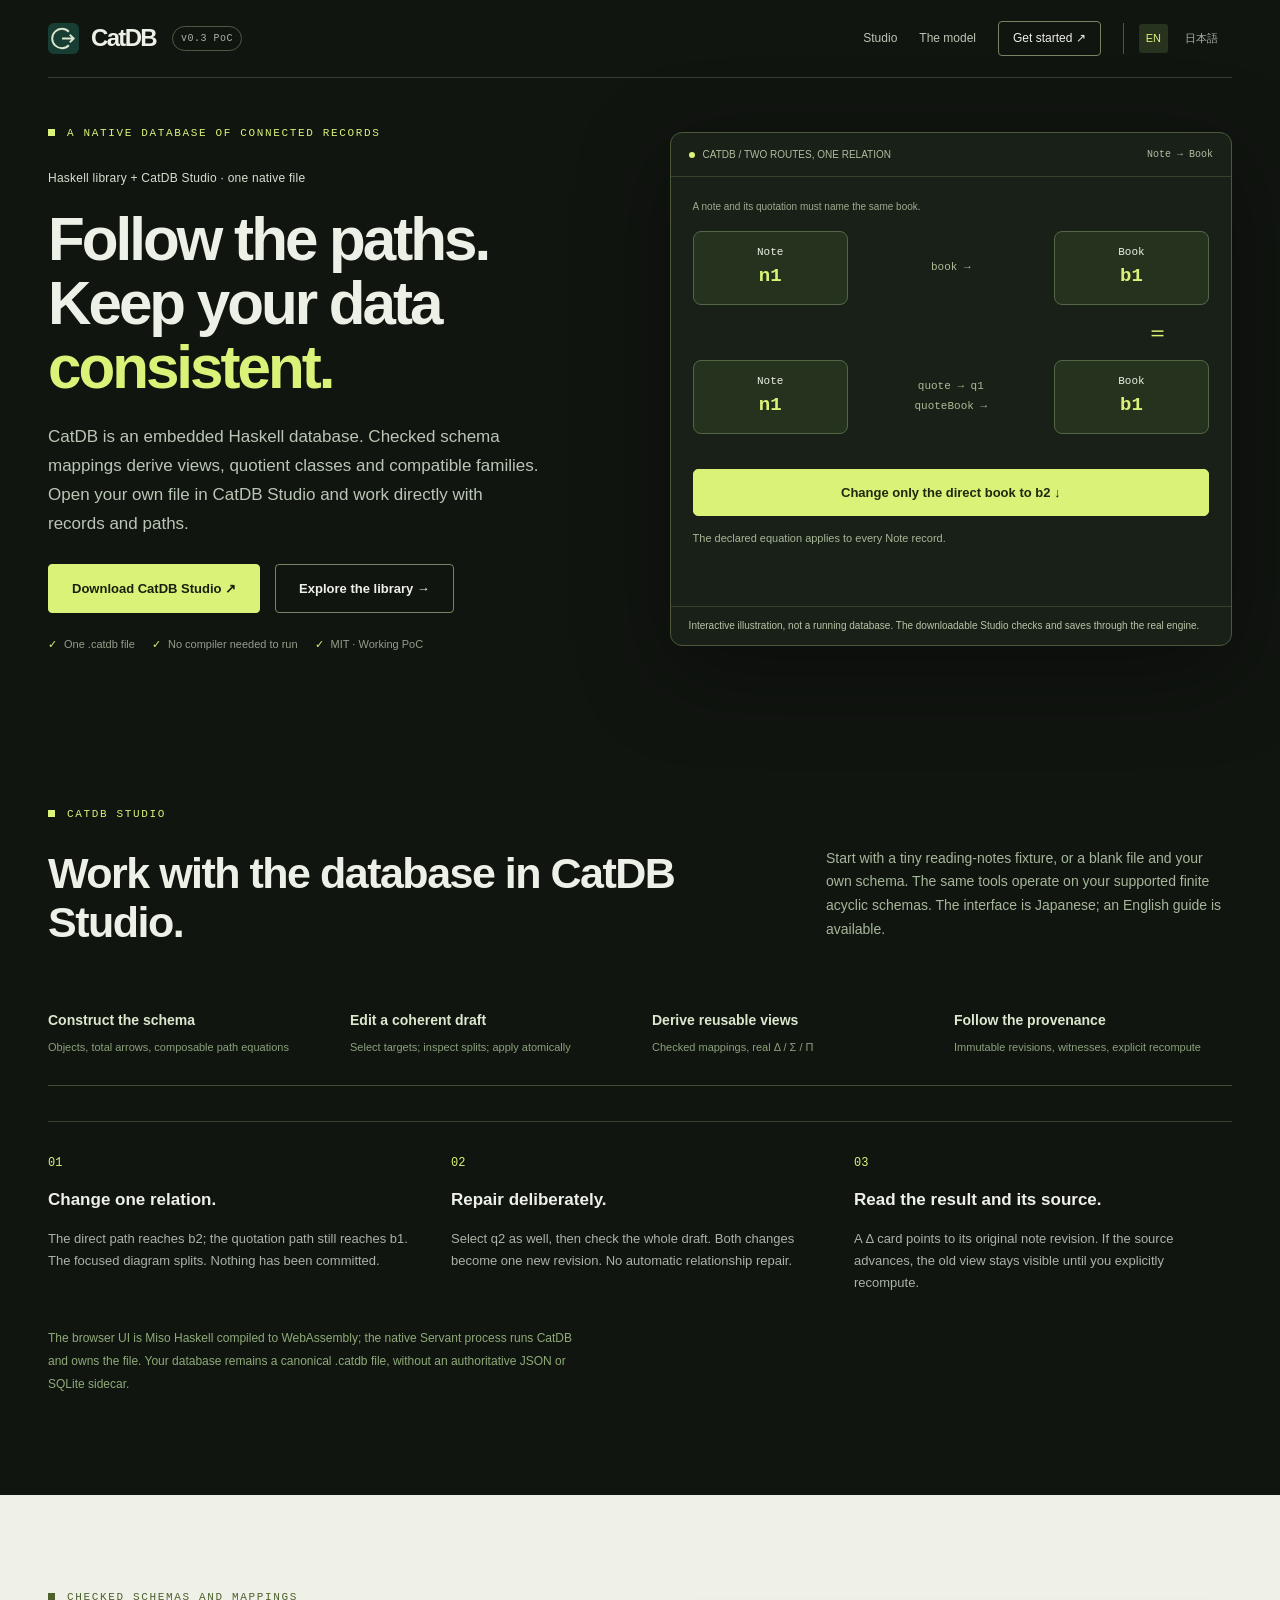
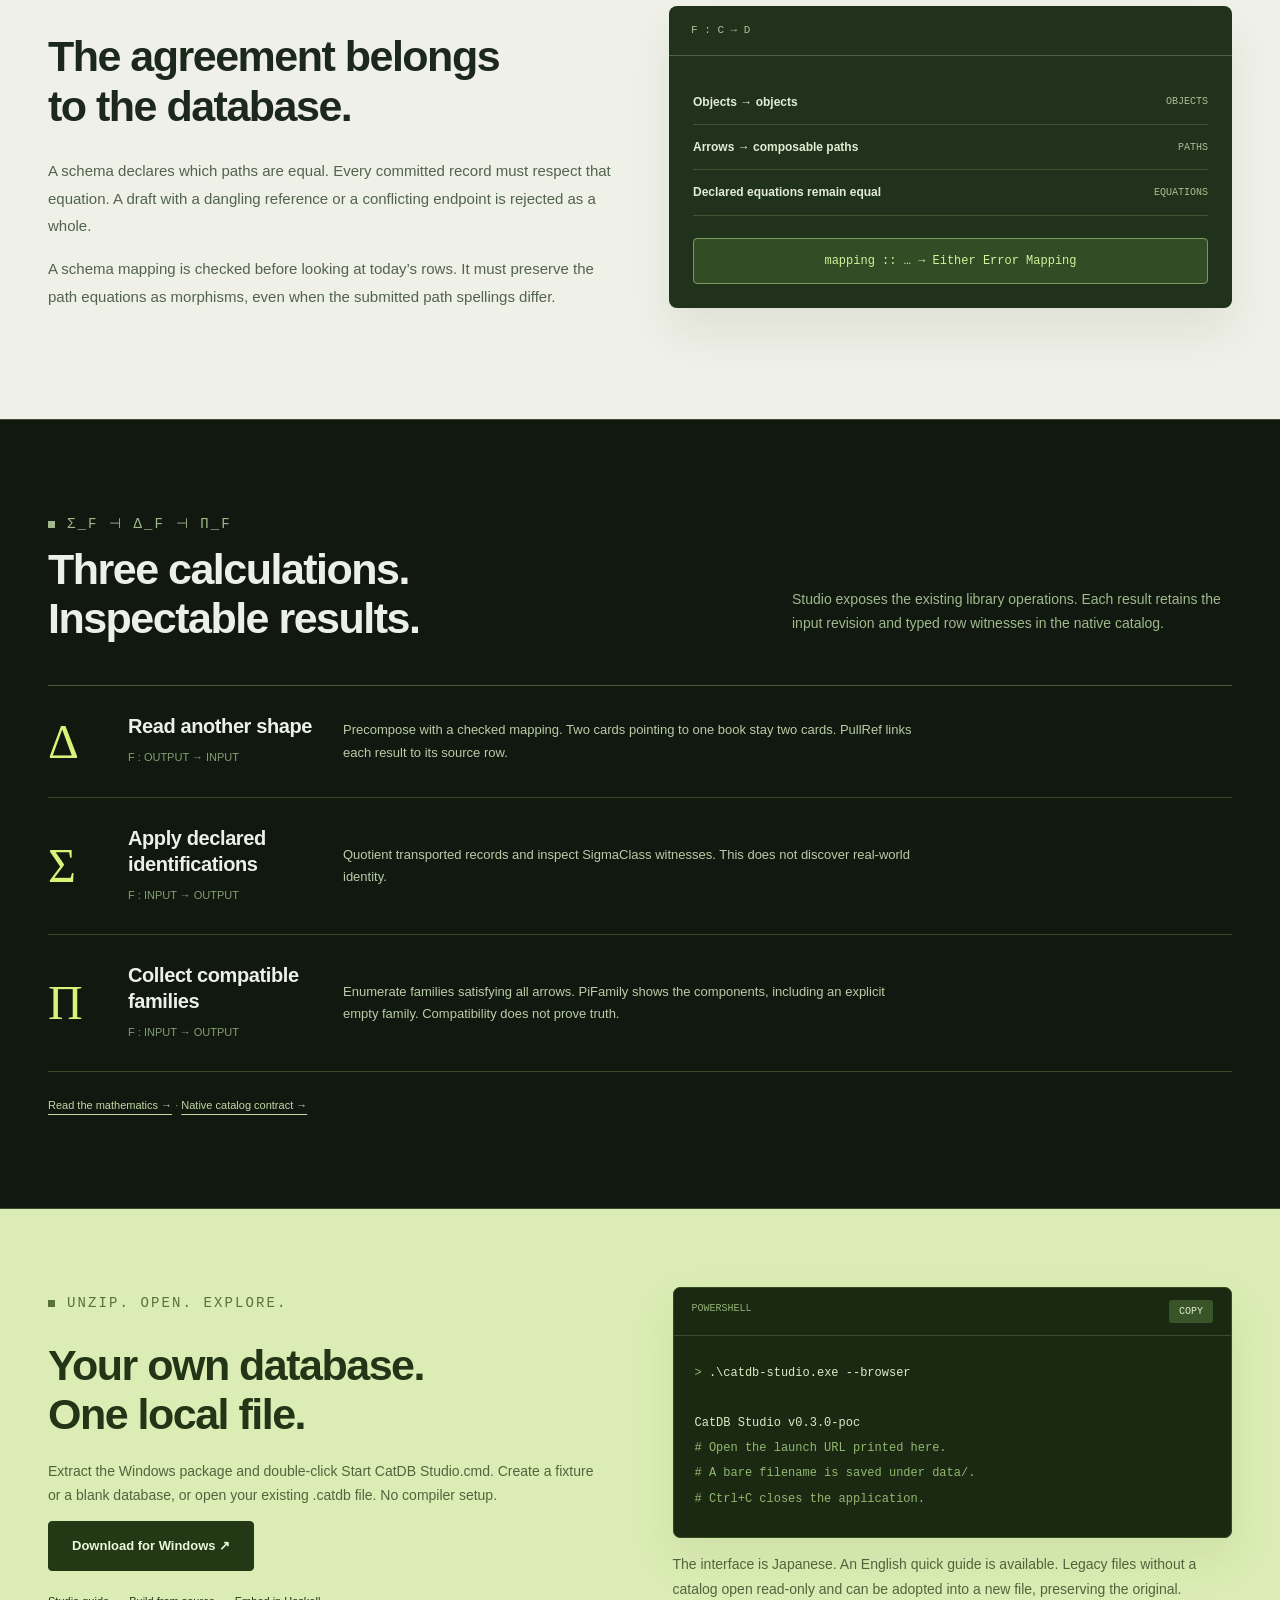
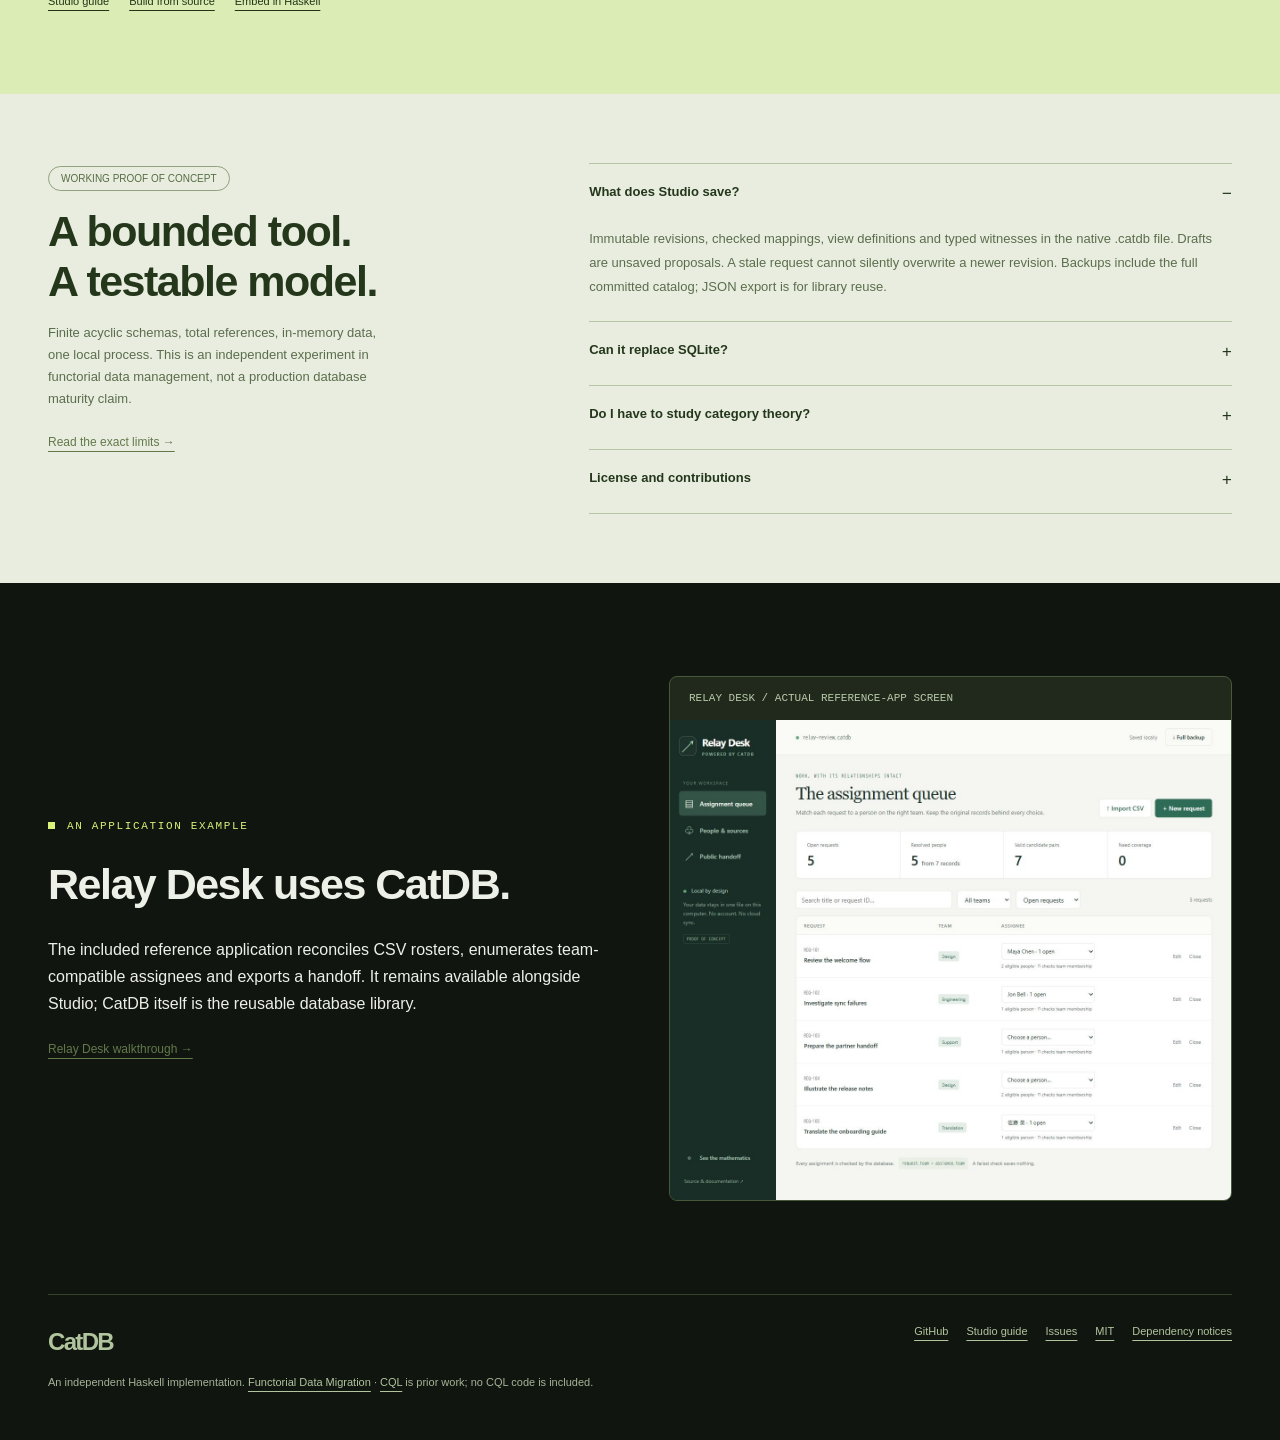
==== commit 96b659d1: "Add CatDB Studio with checked native catalog workflows" ====
--- a/site/index.html
+++ b/site/index.html
@@ -1,127 +1,43 @@
 <!doctype html>
 <html lang="en">
 <head>
-<meta charset="utf-8">
-<meta name="viewport" content="width=device-width,initial-scale=1">
-<title>CatDB — Make your database do the connecting.</title>
-<meta name="description" content="Merge records, find compatible choices, and reshape data with one mathematical foundation. An embedded Haskell database in one local file. Try the real Relay Desk app. MIT · Working PoC.">
-<meta name="theme-color" content="#111510">
+<meta charset="utf-8"><meta name="viewport" content="width=device-width,initial-scale=1">
+<title>CatDB — Follow the paths. Keep your data consistent.</title><meta name="description" content="CatDB is an embedded Haskell database. Checked schema mappings derive views, quotient classes and compatible families. Open your own file in CatDB Studio and work directly with records and paths."><meta name="theme-color" content="#111510">
 <link rel="canonical" href="https://m-simplifier.github.io/catdb/">
-<link rel="alternate" hreflang="en" href="https://m-simplifier.github.io/catdb/">
-<link rel="alternate" hreflang="ja" href="https://m-simplifier.github.io/catdb/ja/">
-<link rel="alternate" hreflang="x-default" href="https://m-simplifier.github.io/catdb/">
-<meta property="og:type" content="website">
-<meta property="og:site_name" content="CatDB">
-<meta property="og:title" content="CatDB — Make your database do the connecting.">
-<meta property="og:description" content="Merge records, find compatible choices, and reshape data with one mathematical foundation. An embedded Haskell database in one local file. Try the real Relay Desk app. MIT · Working PoC.">
-<meta property="og:url" content="https://m-simplifier.github.io/catdb/">
-<meta property="og:locale" content="en_US">
-<meta property="og:image" content="https://m-simplifier.github.io/catdb/assets/relay-desk.jpg">
-<meta name="twitter:card" content="summary_large_image">
-<link rel="icon" href="icon.svg" type="image/svg+xml">
-<link rel="stylesheet" href="style.css">
-<script src="site.js" defer></script>
+<link rel="alternate" hreflang="en" href="https://m-simplifier.github.io/catdb/"><link rel="alternate" hreflang="ja" href="https://m-simplifier.github.io/catdb/ja/">
+<meta property="og:type" content="website"><meta property="og:site_name" content="CatDB"><meta property="og:title" content="CatDB — Follow the paths. Keep your data consistent."><meta property="og:description" content="CatDB is an embedded Haskell database. Checked schema mappings derive views, quotient classes and compatible families. Open your own file in CatDB Studio and work directly with records and paths.">
+<link rel="icon" href="icon.svg" type="image/svg+xml"><link rel="stylesheet" href="style.css"><script src="site.js" defer></script>
 </head>
 <body>
 <a class="skip" href="#main">Skip to content</a>
-<header class="wrap top">
-  <a class="wordmark" href="#main" aria-label="CatDB home"><svg viewBox="0 0 36 36" fill="none" aria-hidden="true"><path d="M28 8H11L4 18L11 28H28M11 8L23 18L11 28" stroke="#dbf278" stroke-width="2.2" stroke-linejoin="round"/><circle cx="28" cy="8" r="3" fill="#dbf278"/><circle cx="23" cy="18" r="3" fill="#dbf278"/><circle cx="28" cy="28" r="3" fill="#dbf278"/></svg>CatDB<span>v0.2 PoC</span></a>
-  <nav class="nav" aria-label="Main navigation"><a href="#why">Why CatDB</a><a href="#app">The app</a><a class="nav-cta" href="#start">Get started ↗</a><span class="languages" aria-label="Language"><a href="./" lang="en" hreflang="en" aria-current="page">EN</a><a href="ja/" lang="ja" hreflang="ja">日本語</a></span></nav>
-</header>
+<header class="wrap top"><a class="wordmark" href="#main"><img src="icon.svg" width="31" height="31" alt="">CatDB<span>v0.3 PoC</span></a><nav class="nav" aria-label="Main navigation"><a href="#studio">Studio</a><a href="#model">The model</a><a class="nav-cta" href="#start">Get started ↗</a><span class="languages"><a href="./" lang="en" hreflang="en" aria-current="page">EN</a><a href="ja/" lang="ja" hreflang="ja" >日本語</a></span></nav></header>
 <main id="main">
-<section class="hero wrap">
-  <div class="hero-grid">
-    <div>
-      <p class="eyebrow">AN EMBEDDED DATABASE FOR CONNECTED DATA</p>
-      <p class="product-type">Built in Haskell. Grounded in category theory.</p>
-      <h1>Make your<br>database do<br><em>the connecting.</em></h1>
-      <p class="lead">Merge records. Find compatible choices. Reshape data for sharing. CatDB gives these jobs <strong style="color:#e2eccf">a shared foundation in schema maps</strong>, inside one local file.</p>
-      <div class="ctas"><a class="button" href="#start">Try the real app <span aria-hidden="true">↗</span></a><a class="button ghost" href="https://github.com/M-simplifier/catdb">Explore the code <span aria-hidden="true">→</span></a></div>
-      <div class="hero-proof"><span>One local file</span><span>No database service</span><span>MIT · Working PoC</span></div>
-    </div>
-    <div class="demo" id="merge-demo">
-      <div class="demo-top"><span><i class="dot"></i>RELAY DESK / TRY THE CONNECTION</span><span class="mono">01 → 02</span></div>
-      <div class="demo-stage">
-        <div class="source-heading"><span>Different emails. Same person?</span><span>Keep both records.</span></div>
-        <div class="pair"><div class="source-person"><small>TEAM DIRECTORY</small><strong>Jon Bell</strong><code>jon@example.test</code></div><span class="link-sign" aria-hidden="true">⋯</span><div class="source-person"><small>CONTRACTORS</small><strong>Jon B.</strong><code>j.bell@example.test</code></div></div>
-        <button type="button" class="demo-trigger" id="merge-button" aria-pressed="false">Link these records as one person ↓</button>
-        <p class="demo-explain" id="merge-explain" aria-live="polite">Confirm the identity, then add a link.<br>Watch the assignee choices change with it.</p>
-        <div class="flow-arrow">RESOLVED PEOPLE → ELIGIBLE ASSIGNEES</div>
-        <div class="candidate"><div class="candidate-head"><span>Investigate sync failures · Engineering</span><span class="candidate-count" id="candidate-count">2 choices</span></div><div class="candidate-people" id="hero-candidates"><span class="person-pill"><i class="avatar">JB</i>Jon Bell</span><span class="person-pill"><i class="avatar">JB</i>Jon B.</span></div></div>
-        <div class="demo-metrics" aria-live="polite"><div><span class="metric">6</span><small>Original records</small></div><div><span class="metric" id="hero-people">5</span><small>Resolved people</small></div><div><span class="metric" id="hero-pairs">7</span><small>Eligible request–person pairs</small></div></div>
-      </div>
-      <div class="demo-bottom">Interactive replay of results recorded from the Haskell release. Fictional data; CatDB is not running in this browser.</div>
-    </div>
-  </div>
-  <noscript><p class="noscript">The interactive example needs JavaScript. Adding the link keeps all 6 records, changes 5 people to 4, and changes 7 eligible pairs to 6.</p></noscript>
-  <div class="scroll-hint">ONE CONNECTION. FOLLOW WHAT CHANGES. <span aria-hidden="true">↓</span></div>
-</section>
+<section class="hero wrap"><div class="hero-grid"><div>
+<p class="eyebrow">A NATIVE DATABASE OF CONNECTED RECORDS</p><p class="product-type">Haskell library + CatDB Studio · one native file</p>
+<h1>Follow the paths.<br>Keep your data<br><em>consistent.</em></h1>
+<p class="lead">CatDB is an embedded Haskell database. Checked schema mappings derive views, quotient classes and compatible families. Open your own file in CatDB Studio and work directly with records and paths.</p><div class="ctas"><a class="button" href="#start">Download CatDB Studio ↗</a><a class="button ghost" href="https://github.com/M-simplifier/catdb">Explore the library →</a></div>
+<div class="hero-proof"><span>One .catdb file</span><span>No compiler needed to run</span><span>MIT · Working PoC</span></div></div>
+<div class="demo" id="path-demo"><div class="demo-top"><span><i class="dot"></i>CATDB / TWO ROUTES, ONE RELATION</span><span class="mono">Note → Book</span></div>
+<div class="demo-stage"><div class="source-heading"><span>A note and its quotation must name the same book.</span></div>
+<div class="studio-route"><span class="studio-record">Note <b>n1</b></span><code>book →</code><span class="studio-record endpoint" id="direct-book">Book <b>b1</b></span></div>
+<div class="studio-equation" id="path-equals">＝</div>
+<div class="studio-route"><span class="studio-record">Note <b>n1</b></span><code>quote → q1<br>quoteBook →</code><span class="studio-record endpoint">Book <b>b1</b></span></div>
+<button type="button" class="demo-trigger" id="path-button" aria-pressed="false">Change only the direct book to b2 ↓</button>
+<p class="demo-explain" id="path-message" aria-live="polite">The declared equation applies to every Note record.</p></div>
+<div class="demo-bottom">Interactive illustration, not a running database. The downloadable Studio checks and saves through the real engine.</div></div></div></section>
+<section class="section app-section" id="studio"><div class="wrap"><div class="app-heading"><div><p class="eyebrow">CATDB STUDIO</p><h2>Work with the database in CatDB Studio.</h2></div><p>Start with a tiny reading-notes fixture, or a blank file and your own schema. The same tools operate on your supported finite acyclic schemas. The interface is Japanese; an English guide is available.</p></div>
+<div class="capabilities"><div><strong>Construct the schema</strong><small>Objects, total arrows, composable path equations</small></div><div><strong>Edit a coherent draft</strong><small>Select targets; inspect splits; apply atomically</small></div><div><strong>Derive reusable views</strong><small>Checked mappings, real Δ / Σ / Π</small></div><div><strong>Follow the provenance</strong><small>Immutable revisions, witnesses, explicit recompute</small></div></div>
+<div class="studio-workflow"><article><span>01</span><h3>Change one relation.</h3><p>The direct path reaches b2; the quotation path still reaches b1. The focused diagram splits. Nothing has been committed.</p></article><article><span>02</span><h3>Repair deliberately.</h3><p>Select q2 as well, then check the whole draft. Both changes become one new revision. No automatic relationship repair.</p></article><article><span>03</span><h3>Read the result and its source.</h3><p>A Δ card points to its original note revision. If the source advances, the old view stays visible until you explicitly recompute.</p></article></div>
+<p class="dark-note">The browser UI is Miso Haskell compiled to WebAssembly; the native Servant process runs CatDB and owns the file. Your database remains a canonical .catdb file, without an authoritative JSON or SQLite sidecar.</p></div></section>
+<section class="section light" id="model"><div class="wrap"><div class="split"><div><p class="eyebrow">CHECKED SCHEMAS AND MAPPINGS</p><h2>The agreement belongs<br>to the database.</h2><p class="body-copy">A schema declares which paths are equal. Every committed record must respect that equation. A draft with a dangling reference or a conflicting endpoint is rejected as a whole.</p><p class="body-copy">A schema mapping is checked before looking at today’s rows. It must preserve the path equations as morphisms, even when the submitted path spellings differ.</p></div><div class="mapping-block"><div class="mapping-head">F : C → D</div><div class="mapping-body"><div class="mapping-step"><strong>Objects → objects</strong><small>OBJECTS</small></div><div class="mapping-step"><strong>Arrows → composable paths</strong><small>PATHS</small></div><div class="mapping-step"><strong>Declared equations remain equal</strong><small>EQUATIONS</small></div><div class="mapping-seal">mapping :: … → Either Error Mapping</div></div></div></div></div></section>
+<section class="section api-area"><div class="wrap"><div class="api-top"><div><p class="eyebrow">Σ_F ⊣ Δ_F ⊣ Π_F</p><h2>Three calculations.<br>Inspectable results.</h2></div><p>Studio exposes the existing library operations. Each result retains the input revision and typed row witnesses in the native catalog.</p></div>
+<div class="operations"><div class="op"><span class="op-symbol">Δ</span><div><h3>Read another shape</h3><small>F : OUTPUT → INPUT</small></div><div><p>Precompose with a checked mapping. Two cards pointing to one book stay two cards. PullRef links each result to its source row.</p></div></div><div class="op"><span class="op-symbol">Σ</span><div><h3>Apply declared identifications</h3><small>F : INPUT → OUTPUT</small></div><div><p>Quotient transported records and inspect SigmaClass witnesses. This does not discover real-world identity.</p></div></div><div class="op"><span class="op-symbol">Π</span><div><h3>Collect compatible families</h3><small>F : INPUT → OUTPUT</small></div><div><p>Enumerate families satisfying all arrows. PiFamily shows the components, including an explicit empty family. Compatibility does not prove truth.</p></div></div></div><p class="math-note"><a href="https://github.com/M-simplifier/catdb/blob/main/docs/mathematics.md">Read the mathematics →</a> · <a href="https://github.com/M-simplifier/catdb/blob/main/docs/native-memory.md">Native catalog contract →</a></p></div></section>
+<section class="get-started" id="start"><div class="wrap start-grid"><div><p class="eyebrow">UNZIP. OPEN. EXPLORE.</p><h2>Your own database.<br>One local file.</h2><p>Extract the Windows package and double-click Start CatDB Studio.cmd. Create a fixture or a blank database, or open your existing .catdb file. No compiler setup.</p><a class="button" href="https://github.com/M-simplifier/catdb/releases/download/v0.3.0-poc/catdb-0.3.0-poc-windows.zip">Download for Windows ↗</a><div class="start-links"><a href="https://github.com/M-simplifier/catdb/blob/main/docs/studio.md">Studio guide</a><a href="https://github.com/M-simplifier/catdb#build">Build from source</a><a href="https://github.com/M-simplifier/catdb/blob/main/examples/Embedded.hs">Embed in Haskell</a></div></div><div><div class="terminal"><div class="terminal-top"><span>POWERSHELL</span><button type="button" class="copy" id="copy-command">COPY</button></div><pre><span class="prompt">&gt; </span><span id="command">.\catdb-studio.exe --browser</span>
 
-<section class="pain" id="why"><div class="wrap pain-grid reveal">
-  <div><p class="eyebrow">THE LOGIC BETWEEN YOUR TABLES</p><h2>You fixed the duplicate.<br>The next screen didn't.</h2><p>Your import knows two records are one person. Your assignee query still offers both. Your export has its own idea of which name to use. The same relationship has become three pieces of application logic.</p><p class="accent">With CatDB, pass resolved people into the next computation.<br>Build the flow out of operations that preserve the relationships you declare.</p></div>
-  <div class="bug-lines">
-    <div class="bug-line"><span class="index">01</span><div><strong>These records identify one person.</strong><small>Merge through declared links. Keep the origins.</small></div><span class="sign">Σ</span></div>
-    <div class="bug-line"><span class="index">02</span><div><strong>This person fits this request.</strong><small>Find combinations whose references agree.</small></div><span class="sign">Π</span></div>
-    <div class="bug-line"><span class="index">03</span><div><strong>This is what the recipient needs.</strong><small>Read through a new schema, then select the relevant data.</small></div><span class="sign">Δ</span></div>
-    <p class="small">Your app decides identity and sharing policy. CatDB supplies the structural operations that carry those decisions through.</p>
-  </div>
-</div></section>
-
-<section class="section app-section" id="app"><div class="wrap reveal">
-  <div class="app-heading"><div><p class="eyebrow">MEET RELAY DESK</p><h2>Your first CatDB app<br>is already built.</h2></div><p>A local work queue for the CSVs on your desk. Reconcile rosters, assign requests to the right team, and export a useful handoff. Included with the release.</p></div>
-  <div class="app-frame"><div class="app-frame-head"><span><i class="dot"></i>RELAY DESK / ACTUAL APPLICATION</span><span class="filepath">desk.catdb</span></div><a class="app-zoom" href="assets/relay-desk.jpg" target="_blank" rel="noopener" aria-label="Open the full application screenshot"><img class="app-image" src="assets/relay-desk.jpg" alt="Relay Desk running locally: source rosters, resolved identities, eligible assignees, and a public handoff. Fictional sample data." width="1264" height="1076" loading="lazy"></a><div class="app-footer"><span>Haskell computes and saves. Your browser displays the results.</span><span>Separate app session, with seven imported records. Click to enlarge.</span></div></div>
-  <div class="capabilities"><div><strong>Import your CSVs</strong><small>Map columns. Update sources. Validate the batch.</small></div><div><strong>Assign the work</strong><small>Create, edit, close and reopen requests.</small></div><div><strong>Shape the handoff</strong><small>Export open requests and assigned names.</small></div><div><strong>Keep one file</strong><small>Save, reopen and back up the workspace.</small></div></div>
-  <p class="dark-note">Keep source names and emails internally; export the assigned names you need. The handoff uses Δ plus reachability from selected roots. Review titles and other exported content before sharing.</p>
-</div></section>
-
-<section class="section light"><div class="wrap">
-  <div class="split reveal">
-    <div><div class="section-label"><b>01</b> MAKE THE RULE PART OF THE SCHEMA</div><h2>One rule.<br>Every write.</h2><p class="body-copy">An assignee must belong to the request's team. Put that rule in the schema, where it applies to UI edits, reimports, and other callers.</p><p class="body-copy">Describe two paths that must reach the same team. CatDB validates the final state of each transaction and <strong>rejects the whole change when the paths disagree.</strong></p><p class="clause">SQL can express this constraint with composite foreign keys, too. CatDB makes equality of paths a direct part of the schema.</p><a class="proof-link" href="https://github.com/M-simplifier/catdb/blob/1c18cc2024c2e01ecb96471be2b8dc624b22c2be/reference/src/Relay/Model.hs#L80">Read the application's schema →</a></div>
-    <div class="rule-box" id="rule-box"><div class="rule-head">SCHEMA CONTRACT / THE SAME TEAM</div><div class="rule-visual"><div class="route"><span class="cell">Assignment</span>→<span class="cell">Request</span>→<span class="end">Design</span></div><div class="equals" id="rule-equals">=</div><div class="route second"><span class="cell">Assignment</span>→<span class="cell" id="rule-person">Maya</span>→<span class="end" id="rule-team">Design</span></div><div class="rule-feedback" aria-live="polite"><span class="status-dot"></span><span id="rule-status">Accepted. Both paths reach Design.</span></div><code class="rule-snippet">Equation
-  (Path "Assignment" ["ticket", "ticketTeam"])
-  (Path "Assignment" ["assignee", "rosterTeam"])</code></div><button type="button" class="rule-button" id="rule-button" aria-pressed="false"><span>Try Jon from another team</span><span aria-hidden="true">↗</span></button></div>
-  </div>
-  <div class="divider"></div>
-  <div class="split reveal">
-    <div class="mapping-block"><div class="mapping-head"><span>CHECKED SCHEMA MAPPING</span><span>Even with no data</span></div><div class="mapping-body"><div class="mapping-step"><strong>Map the objects</strong><small>OBJECTS</small></div><div class="mapping-step"><strong>Send each arrow to a path</strong><small>PATHS</small></div><div class="mapping-step"><strong>Preserve the equations</strong><small>CONTRACTS</small></div><div class="mapping-seal">mapping :: … → Either Error Mapping</div><p class="mapping-desc">A mapping that loses an equation is rejected.<br>Today's rows cannot make an invalid mapping pass.</p></div></div>
-    <div><div class="section-label"><b>02</b> CHECK THE TRANSLATION ITSELF</div><h2>Give your data<br>a checked route out.</h2><p class="body-copy">Moving a value to a new column is easy. Preserving the agreement between a request and its assignee takes more care.</p><p class="body-copy">CatDB checks a schema mapping's objects, paths, and equations <strong>before it handles the data.</strong> You can inspect and compose the mapping as a value, then use it to derive a migration.</p><a class="proof-link" href="https://github.com/M-simplifier/catdb/blob/1c18cc2024c2e01ecb96471be2b8dc624b22c2be/test/Main.hs#L91">See an equation-losing mapping get rejected →</a></div>
-  </div>
-</div></section>
-
-<section class="section api-area" id="model"><div class="wrap reveal">
-  <div class="api-top"><div><p class="eyebrow">THREE OPERATIONS. ONE FOUNDATION.</p><h2>Results you can<br>keep building on.</h2></div><p>Every migration returns structured data. Origins and compatible families expose how the results were formed. This is where the category theory becomes an API.</p></div>
-  <div class="operations">
-    <div class="op"><span class="op-symbol">Σ</span><div><h3>Identify and combine</h3><small>SIGMA / ORIGINS INCLUDED</small></div><div><p>Identify elements through the relations you declare. Inspect which source elements contributed to each result.</p><code>resolved &lt;- sigma identityMap roster</code></div></div>
-    <div class="op"><span class="op-symbol">Π</span><div><h3>Find what agrees</h3><small>PI / COMPATIBLE FAMILIES</small></div><div><p>Build families of values whose arrows agree. For each match, inspect the person, membership, and request that produced it.</p><code>candidates &lt;- piMigration eligibilityMap memberships</code></div></div>
-    <div class="op"><span class="op-symbol">Δ</span><div><h3>Read a different shape</h3><small>DELTA / PATHS AS A VIEW</small></div><div><p>Map a public field to an internal path. Combine the view with explicit root selection to keep only the reachable data.</p><code>public &lt;- delta publicMapping workspace<br>handoff &lt;- generated visibleRoots public</code></div></div>
-  </div>
-  <p class="math-note">API excerpts: your app supplies the schemas, mappings, and data. For each checked mapping F, the foundation is <span class="mono">Σ<sub>F</sub> ⊣ Δ<sub>F</sub> ⊣ Π<sub>F</sub></span>. Units, counits, and universal factor maps are implemented, alongside origins and family witnesses. <a href="https://github.com/M-simplifier/catdb/blob/main/docs/mathematics.md">Follow the mathematics →</a></p>
-</div></section>
-
-<section class="get-started" id="start"><div class="wrap start-grid reveal">
-  <div><p class="eyebrow">RUN IT. CHANGE SOMETHING. REOPEN IT.</p><h2>A local file.<br>A real first experiment.</h2><p>Extract the Windows download and double-click Start Relay Desk.cmd. Link the two Jon records, watch the assignee choices change, then reopen the same file. Your change is still there.</p><a class="button" href="https://github.com/M-simplifier/catdb/releases/download/v0.2.0-poc/catdb-0.2.0-poc-windows.zip">Download for Windows <span aria-hidden="true">↗</span></a><div class="start-links"><a href="https://github.com/M-simplifier/catdb#start-with-a-real-application">App walkthrough</a><a href="https://github.com/M-simplifier/catdb/blob/main/examples/Embedded.hs">Embed in Haskell</a><a href="https://github.com/M-simplifier/catdb#build">Build from source</a></div></div>
-  <div><div class="terminal"><div class="terminal-top"><span>POWERSHELL / OR RUN IT YOURSELF</span><button type="button" class="copy" id="copy-command">COPY</button></div><pre><span class="prompt">&gt; </span><span id="command">.\relay-desk.exe desk.catdb --demo</span>
-
-Relay Desk / CatDB PoC
-Open http://127.0.0.1:4283
-
-<span class="prompt"># Your data lives in desk.catdb.</span>
-<span class="prompt"># Reopen the file. Pick up where you left off.</span></pre></div><p class="small" style="margin:13px 0 0">Omit <span class="mono">--demo</span> for an empty workspace.<br>Linux and Haskell library users can build from source.</p></div>
-</div></section>
-
-<section class="facts light"><div class="wrap facts-layout">
-  <div><span class="pill">WORKING PROOF OF CONCEPT</span><h2>A small tool.<br>A testable idea.</h2><p>Start with a local app that brings several sources together and needs more than one view of them. CatDB's current promise is a model you can try and inspect.</p><a class="proof-link" href="https://github.com/M-simplifier/catdb/blob/main/STATUS.md">Read the exact PoC contract →</a></div>
-  <div>
-    <details><summary>Could I build this with SQL?</summary><p>Yes. CatDB's experiment is to make schema mappings checked, composable values and derive integration, compatible families, and views from Σ, Π, and Δ. It focuses on the structure of data moving between schemas, rather than making a simple SELECT shorter.</p></details>
-    <details open><summary>Where does this PoC fit today?</summary><p>Small, local applications with finite acyclic schemas and data that fits in memory. There is one exclusive connection, with atomic validated writes, flushed append-only storage, incomplete-tail recovery, and backups. There is no SQL, disk index, query optimizer, encryption, or automatic format upgrade. This is not a drop-in SQLite replacement, a production-maturity claim, or a claim to beat SQLite on speed.</p></details>
-    <details><summary>Do I need to learn category theory first?</summary><p>You can run Relay Desk directly. In the library, you define objects, arrows, path equations, and mappings in Haskell. These are runtime checked values. The complete embedded example and reference app show how to assemble them; the mathematics explains why the operations fit together.</p></details>
-    <details><summary>How do licensing and contributions work?</summary><p>Original code, UI, and site are MIT licensed. Binary dependencies keep their own licenses; notices and corresponding source are supplied with the release. Bring bugs, use cases, and mathematical counterexamples through GitHub issues. External pull requests are not accepted.</p></details>
-  </div>
-</div></section>
-
-<section class="final-cta"><div class="wrap"><p class="eyebrow">GIVE YOUR NEXT IMPORT SOMEWHERE TO GO</p><h2>Bring the CSVs.<br>Keep the connections.</h2><p>Start with the included app.<br>Then try the model on a problem you actually have.</p><div class="ctas"><a class="button" href="https://github.com/M-simplifier/catdb/releases/download/v0.2.0-poc/catdb-0.2.0-poc-windows.zip">Try Relay Desk ↗</a><a class="button ghost" href="https://github.com/M-simplifier/catdb/issues">Bring a use case →</a></div></div></section>
-</main>
-<footer class="wrap bottom"><div><a class="wordmark" href="#main">CatDB</a><p class="local-detail">An independent Haskell implementation, informed by <a href="https://arxiv.org/abs/1009.1166">Functorial Data Migration</a>.<br><a href="https://categoricaldata.net/CQL/">CQL</a> is prior work. No CQL code is included.</p></div><div class="links"><a href="https://github.com/M-simplifier/catdb">GitHub</a><a href="https://github.com/M-simplifier/catdb#start-with-a-real-application">Guide</a><a href="#model">Theory &amp; API</a><a href="https://github.com/M-simplifier/catdb/blob/main/LICENSE">MIT license</a><a href="https://github.com/M-simplifier/catdb/blob/main/docs/licensing.md">Dependency notices</a><a href="ja/" lang="ja" hreflang="ja">日本語</a></div></footer>
-<div class="toast" id="toast" role="status" aria-live="polite"></div>
-</body>
-</html>
+CatDB Studio v0.3.0-poc
+<span class="prompt"># Open the launch URL printed here.</span>
+<span class="prompt"># A bare filename is saved under data/.</span>
+<span class="prompt"># Ctrl+C closes the application.</span></pre></div><p class="small">The interface is Japanese. An English quick guide is available. Legacy files without a catalog open read-only and can be adopted into a new file, preserving the original.</p></div></div></section>
+<section class="facts light"><div class="wrap facts-layout"><div><span class="pill">WORKING PROOF OF CONCEPT</span><h2>A bounded tool.<br>A testable model.</h2><p>Finite acyclic schemas, total references, in-memory data, one local process. This is an independent experiment in functorial data management, not a production database maturity claim.</p><a class="proof-link" href="https://github.com/M-simplifier/catdb/blob/main/STATUS.md">Read the exact limits →</a></div><div><details open><summary>What does Studio save?</summary><p>Immutable revisions, checked mappings, view definitions and typed witnesses in the native .catdb file. Drafts are unsaved proposals. A stale request cannot silently overwrite a newer revision. Backups include the full committed catalog; JSON export is for library reuse.</p></details><details><summary>Can it replace SQLite?</summary><p>It is not SQL-compatible and does not have disk indexes, an optimizer, NULL, general scalar algebra, recursive schemas or automatic schema evolution. Operations and retained history have explicit budgets. Exceeding a bound fails rather than returning partial success.</p></details><details><summary>Do I have to study category theory?</summary><p>Start by selecting a record and following its paths. The mathematical labels are optional. The library exposes checked schemas, mappings, natural transformations and universal factor maps for Haskell developers.</p></details><details><summary>License and contributions</summary><p>Original code, UI and site are MIT. Distributed dependencies retain their licenses, including Miso and the WASM runtime. Windows binaries include required notices and corresponding-source materials. Bring bugs and use cases through GitHub issues; external PRs are not accepted.</p></details></div></div></section>
+<section class="section" id="relay"><div class="wrap split"><div><p class="eyebrow">AN APPLICATION EXAMPLE</p><h2>Relay Desk uses CatDB.</h2><p>The included reference application reconciles CSV rosters, enumerates team-compatible assignees and exports a handoff. It remains available alongside Studio; CatDB itself is the reusable database library.</p><a class="proof-link" href="https://github.com/M-simplifier/catdb/blob/main/docs/guide.ja.md">Relay Desk walkthrough →</a></div><div class="app-frame"><div class="app-frame-head">RELAY DESK / ACTUAL REFERENCE-APP SCREEN</div><img class="app-image" src="assets/relay-desk.jpg" alt="Actual Relay Desk reference application, separate from CatDB Studio." width="1264" height="1076" loading="lazy"></div></div></section>
+</main><footer class="wrap bottom"><div><a class="wordmark" href="#main">CatDB</a><p class="local-detail">An independent Haskell implementation. <a href="https://arxiv.org/abs/1009.1166">Functorial Data Migration</a> · <a href="https://categoricaldata.net/CQL/">CQL</a> is prior work; no CQL code is included.</p></div><div class="links"><a href="https://github.com/M-simplifier/catdb">GitHub</a><a href="https://github.com/M-simplifier/catdb/blob/main/docs/studio.md">Studio guide</a><a href="https://github.com/M-simplifier/catdb/issues">Issues</a><a href="https://github.com/M-simplifier/catdb/blob/main/LICENSE">MIT</a><a href="https://github.com/M-simplifier/catdb/blob/main/docs/licensing.md">Dependency notices</a></div></footer><div class="toast" id="toast" role="status" aria-live="polite"></div></body></html>
--- a/site/style.css
+++ b/site/style.css
@@ -38,3 +38,4 @@
 @media(max-width:1060px){.nav{gap:13px}.languages{padding-left:9px}.hero-grid,:lang(en) .hero-grid{gap:28px}:lang(en) .hero h1{font-size:51px}:lang(en) .hero .lead{font-size:15px}:lang(en) .section h2{font-size:35px}.app-image{height:410px}}
 @media(max-width:760px){.top{min-height:70px;gap:10px}.nav>a{display:none!important}.nav{gap:0}.languages{padding-left:9px;gap:0}.wordmark{gap:8px}.wordmark span{font-size:8px;margin-left:0}.languages a{font-size:11px;padding:7px 6px}.hero-grid,:lang(en) .hero-grid{grid-template-columns:1fr;gap:30px}:lang(en) .hero h1{font-size:clamp(42px,10vw,60px);max-width:10em}:lang(en) .hero .lead{font-size:16px}:lang(en) .section h2,:lang(en) .get-started h2,:lang(en) .facts h2{font-size:34px}:lang(en) .pain h2{font-size:32px}:lang(en) .final-cta h2{font-size:38px}:lang(en) .operations .op{grid-template-columns:45px 1fr}.app-image{height:auto}.source-person code{font-size:9px}.demo-stage{padding:18px}.demo-metrics small{font-size:9px}.final-cta h2{font-size:27px}.rule-snippet{overflow-x:auto}.local-detail{font-size:11px}}
 @media(max-width:370px){.languages a{padding:5px}.wordmark span{display:none}.demo-stage{padding:14px}.source-person code{font-size:8px}.source-heading{font-size:9px}.candidate-head{font-size:9px}.hero h1{font-size:31px}.route .end{min-width:70px}}
+.studio-route{display:grid;grid-template-columns:1fr 1.2fr 1fr;gap:10px;align-items:center;margin:16px 0}.studio-route code{font:11px/1.8 var(--mono);text-align:center;color:#a9bc94}.studio-record{border:1px solid #536747;border-radius:8px;padding:12px 10px;font:11px/1.6 var(--mono);background:#24321e;text-align:center}.studio-record b{display:block;font-size:19px;color:var(--lime)}.studio-equation{text-align:right;padding-right:40px;color:var(--lime);font-size:23px;line-height:1}.demo.bad .endpoint{border-color:var(--bad)}.demo.bad #path-equals,.demo.bad #direct-book{color:var(--bad)}.demo .demo-explain{font-size:11px;min-height:56px}.studio-workflow{display:grid;grid-template-columns:repeat(3,1fr);gap:25px;margin-top:35px;border-top:1px solid var(--line);padding-top:25px}.studio-workflow article>span{font:12px var(--mono);color:var(--lime)}.studio-workflow h3{font-size:17px;margin:12px 0}.studio-workflow p{font-size:13px;color:var(--dim)}.wordmark img{flex:none}.hero .demo{min-width:0}@media(max-width:760px){.studio-workflow{grid-template-columns:1fr;gap:10px}.studio-route{grid-template-columns:1fr 1.2fr 1fr}.studio-equation{padding-right:30px}}
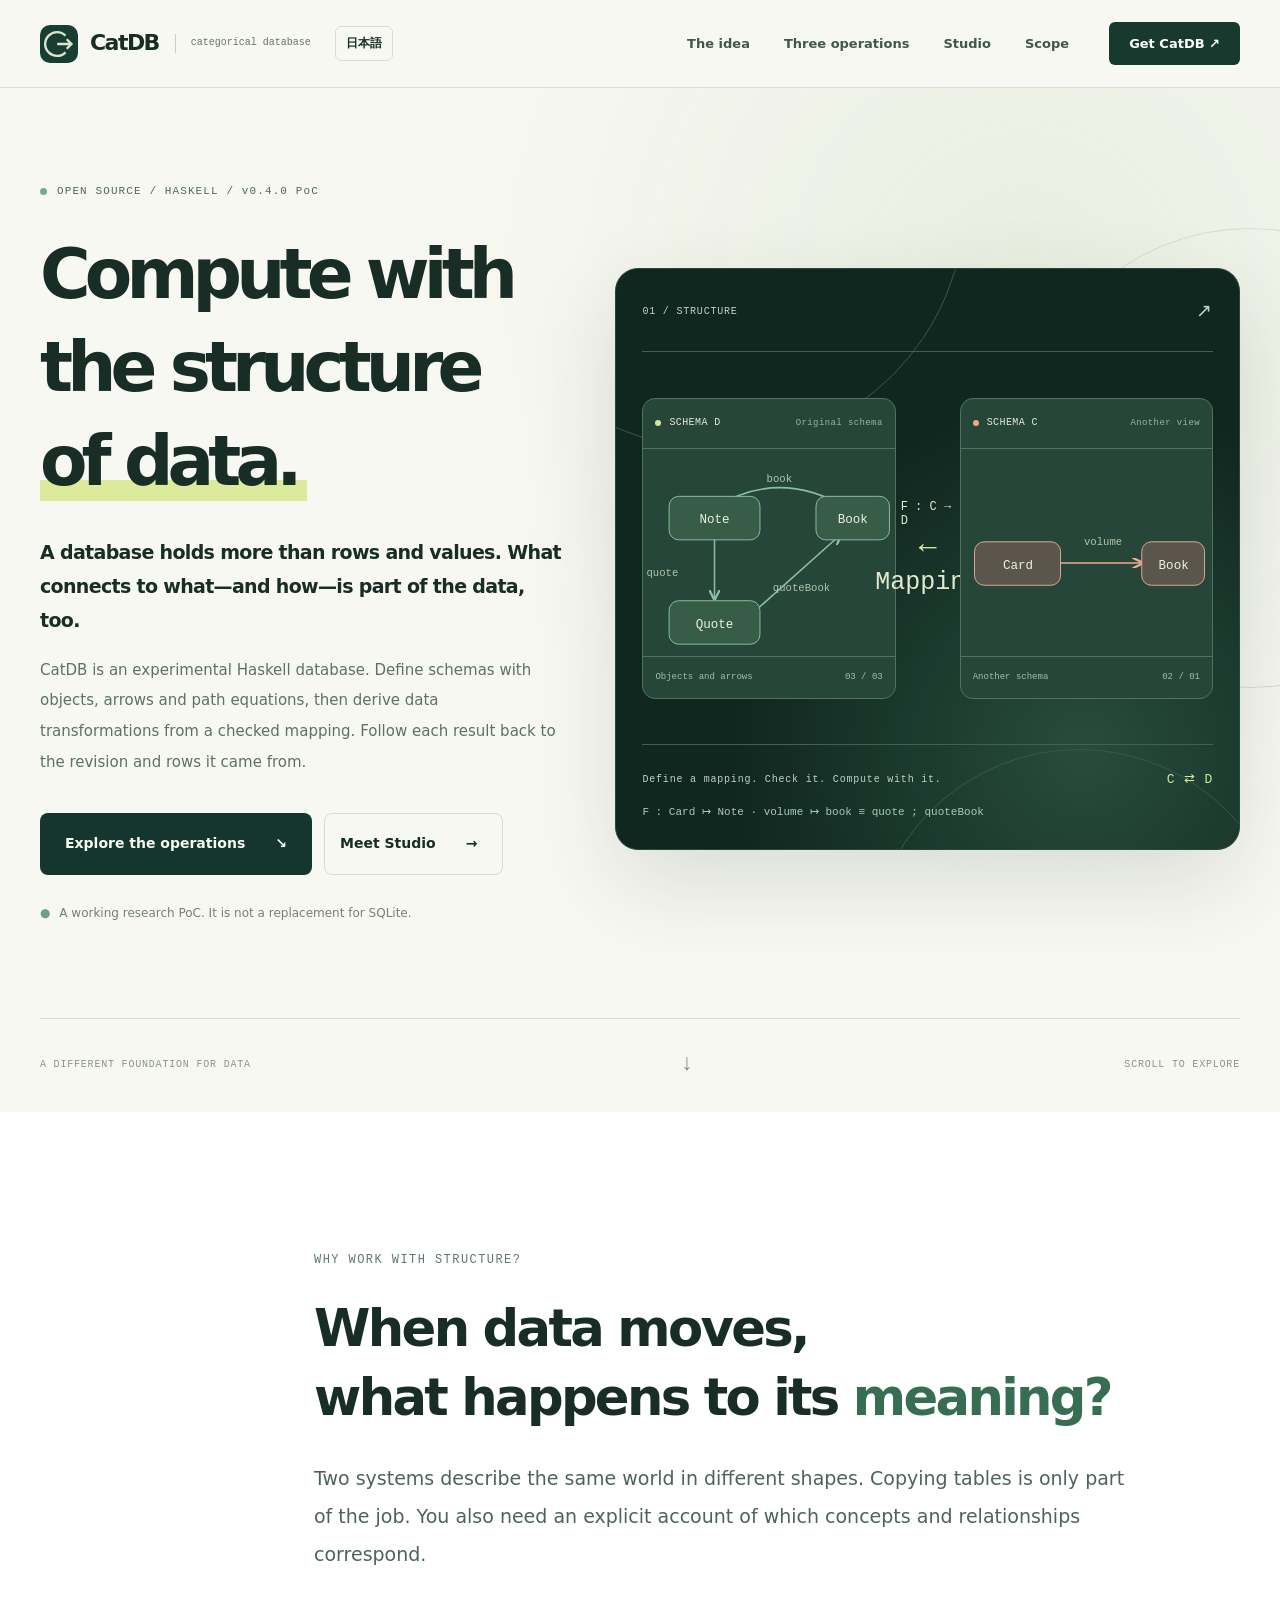
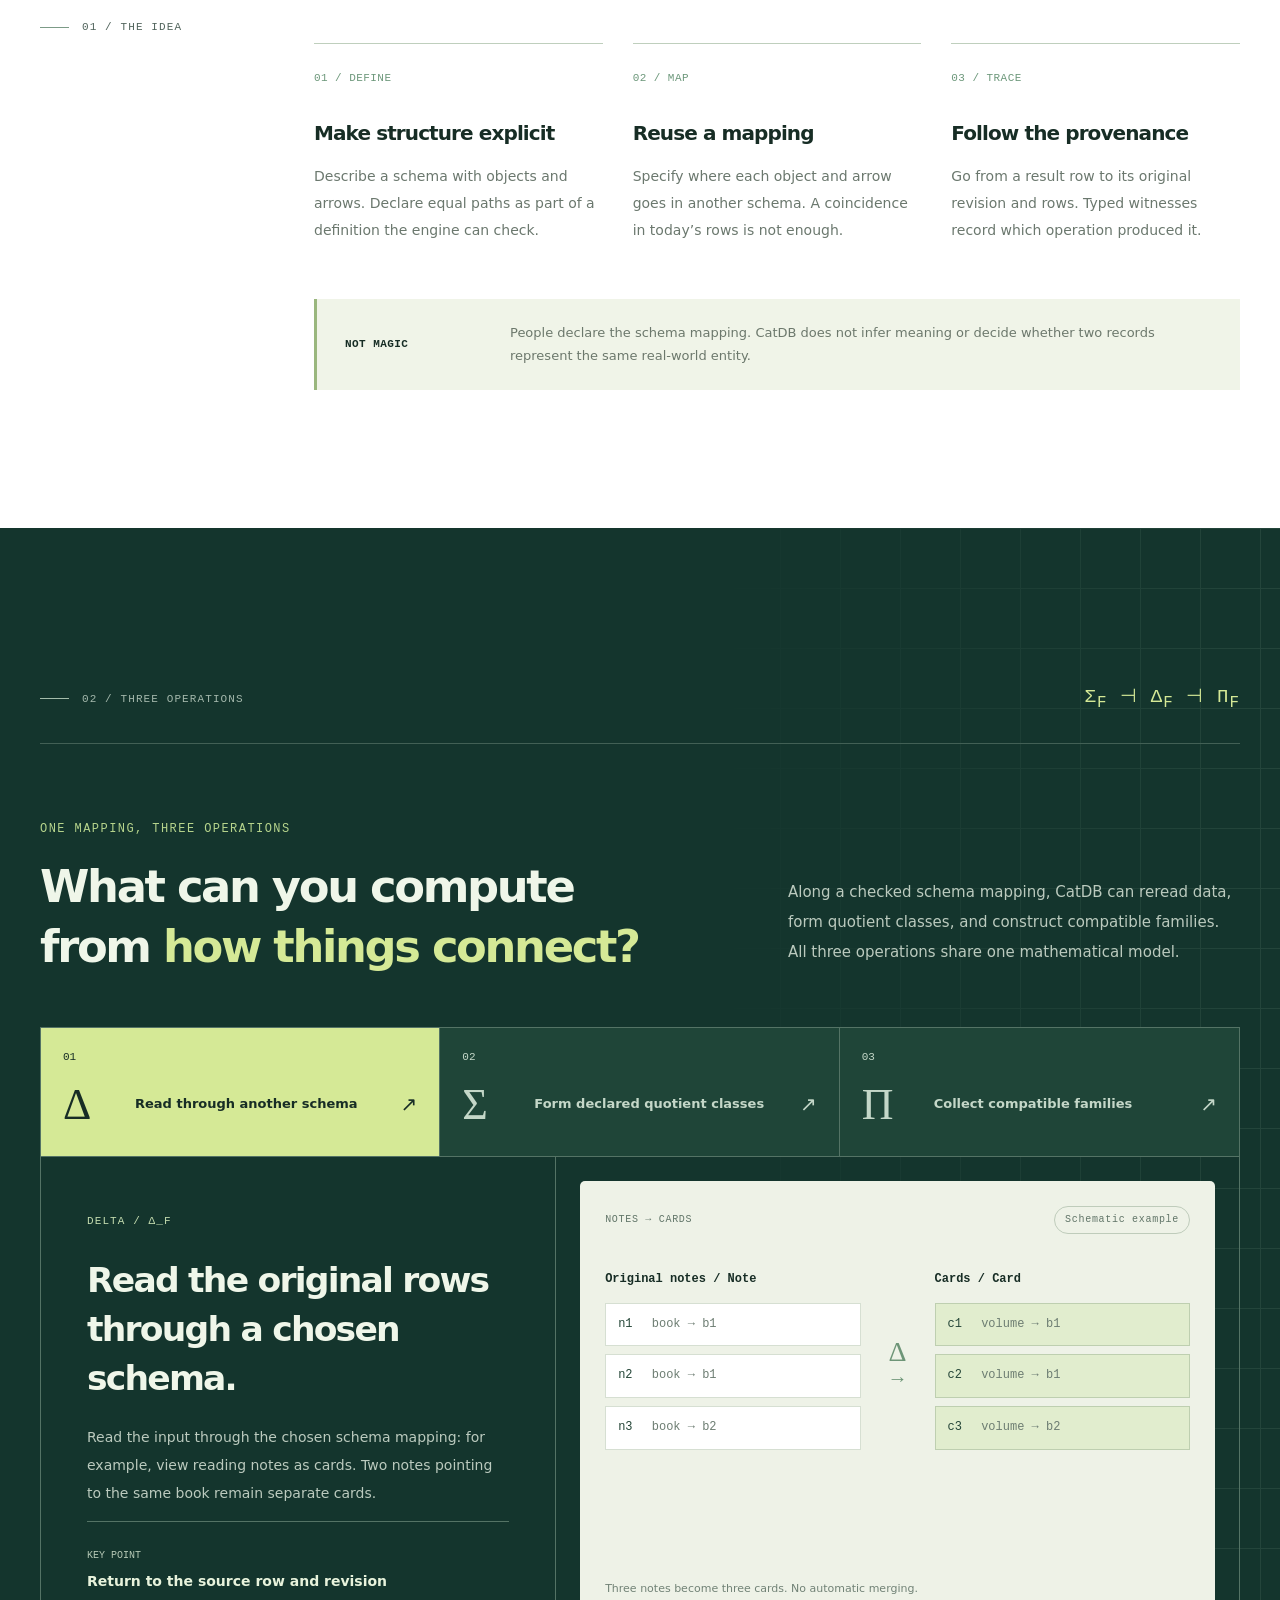
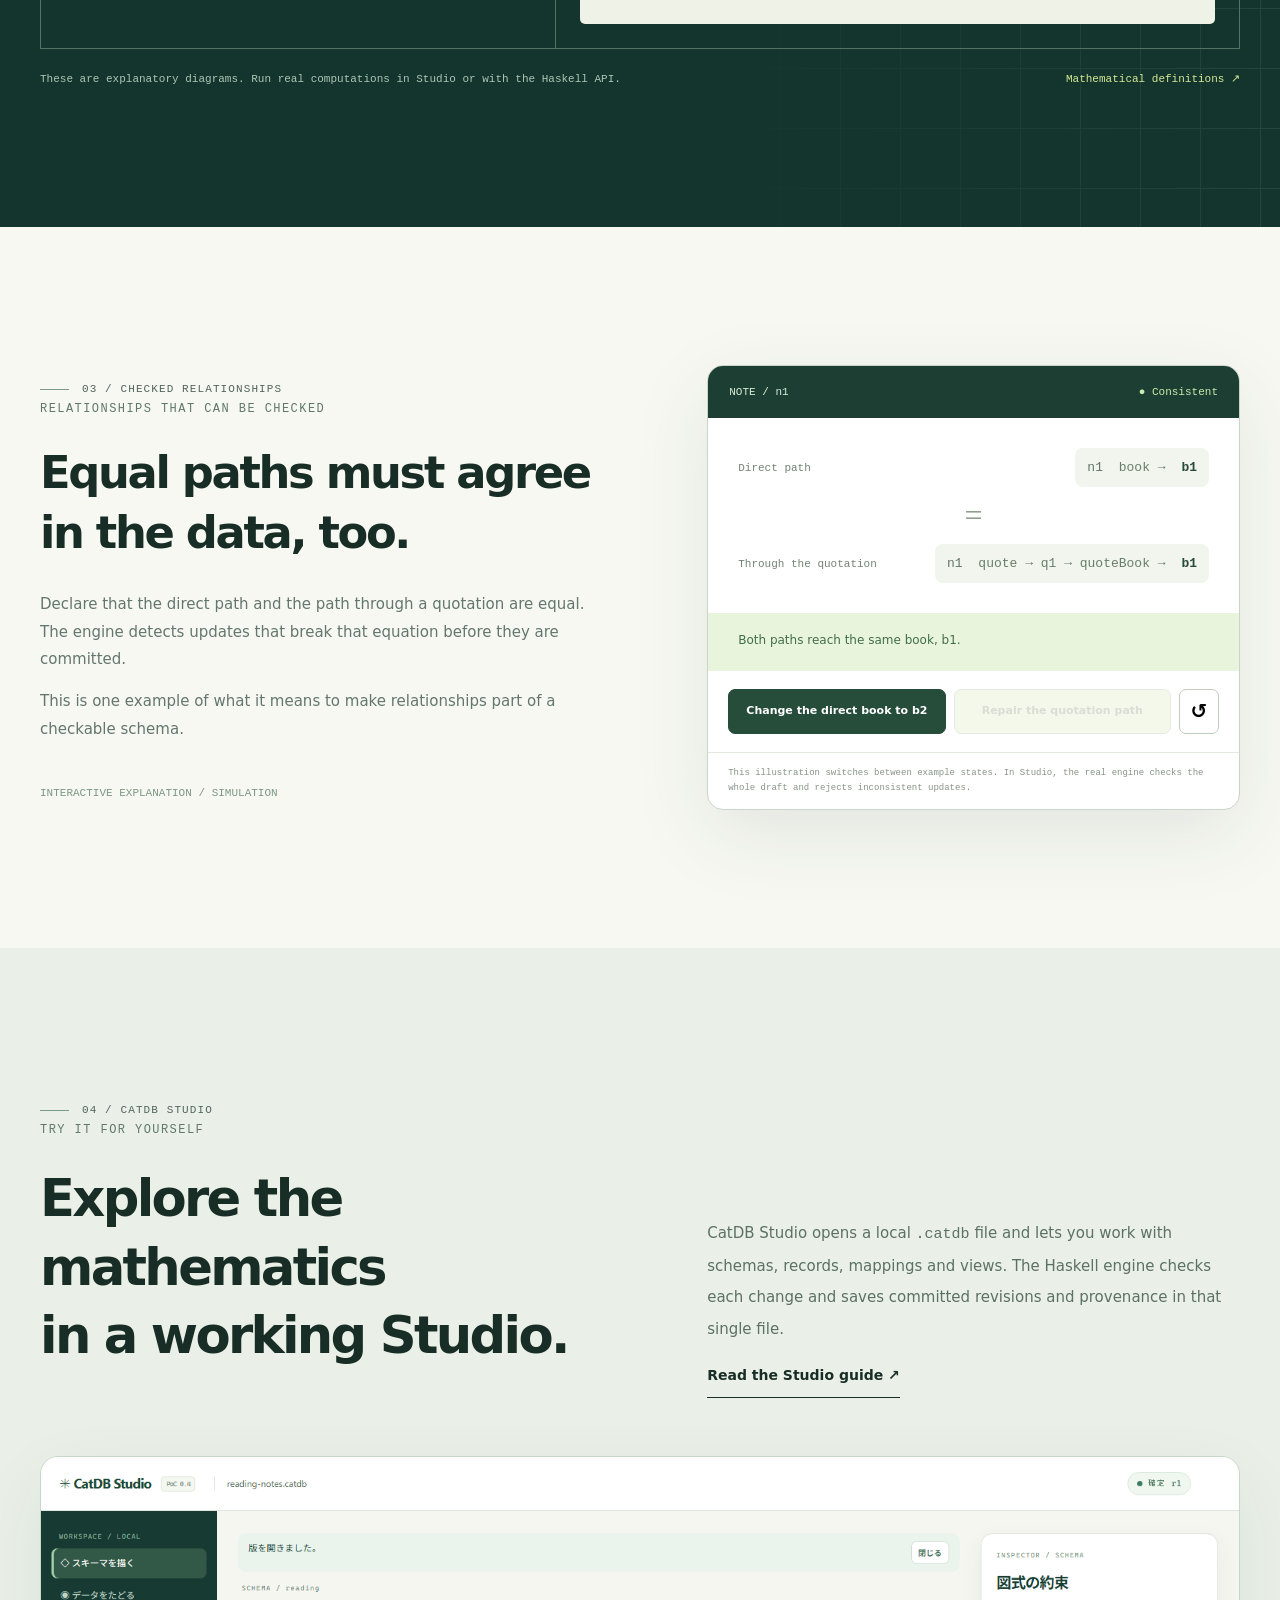
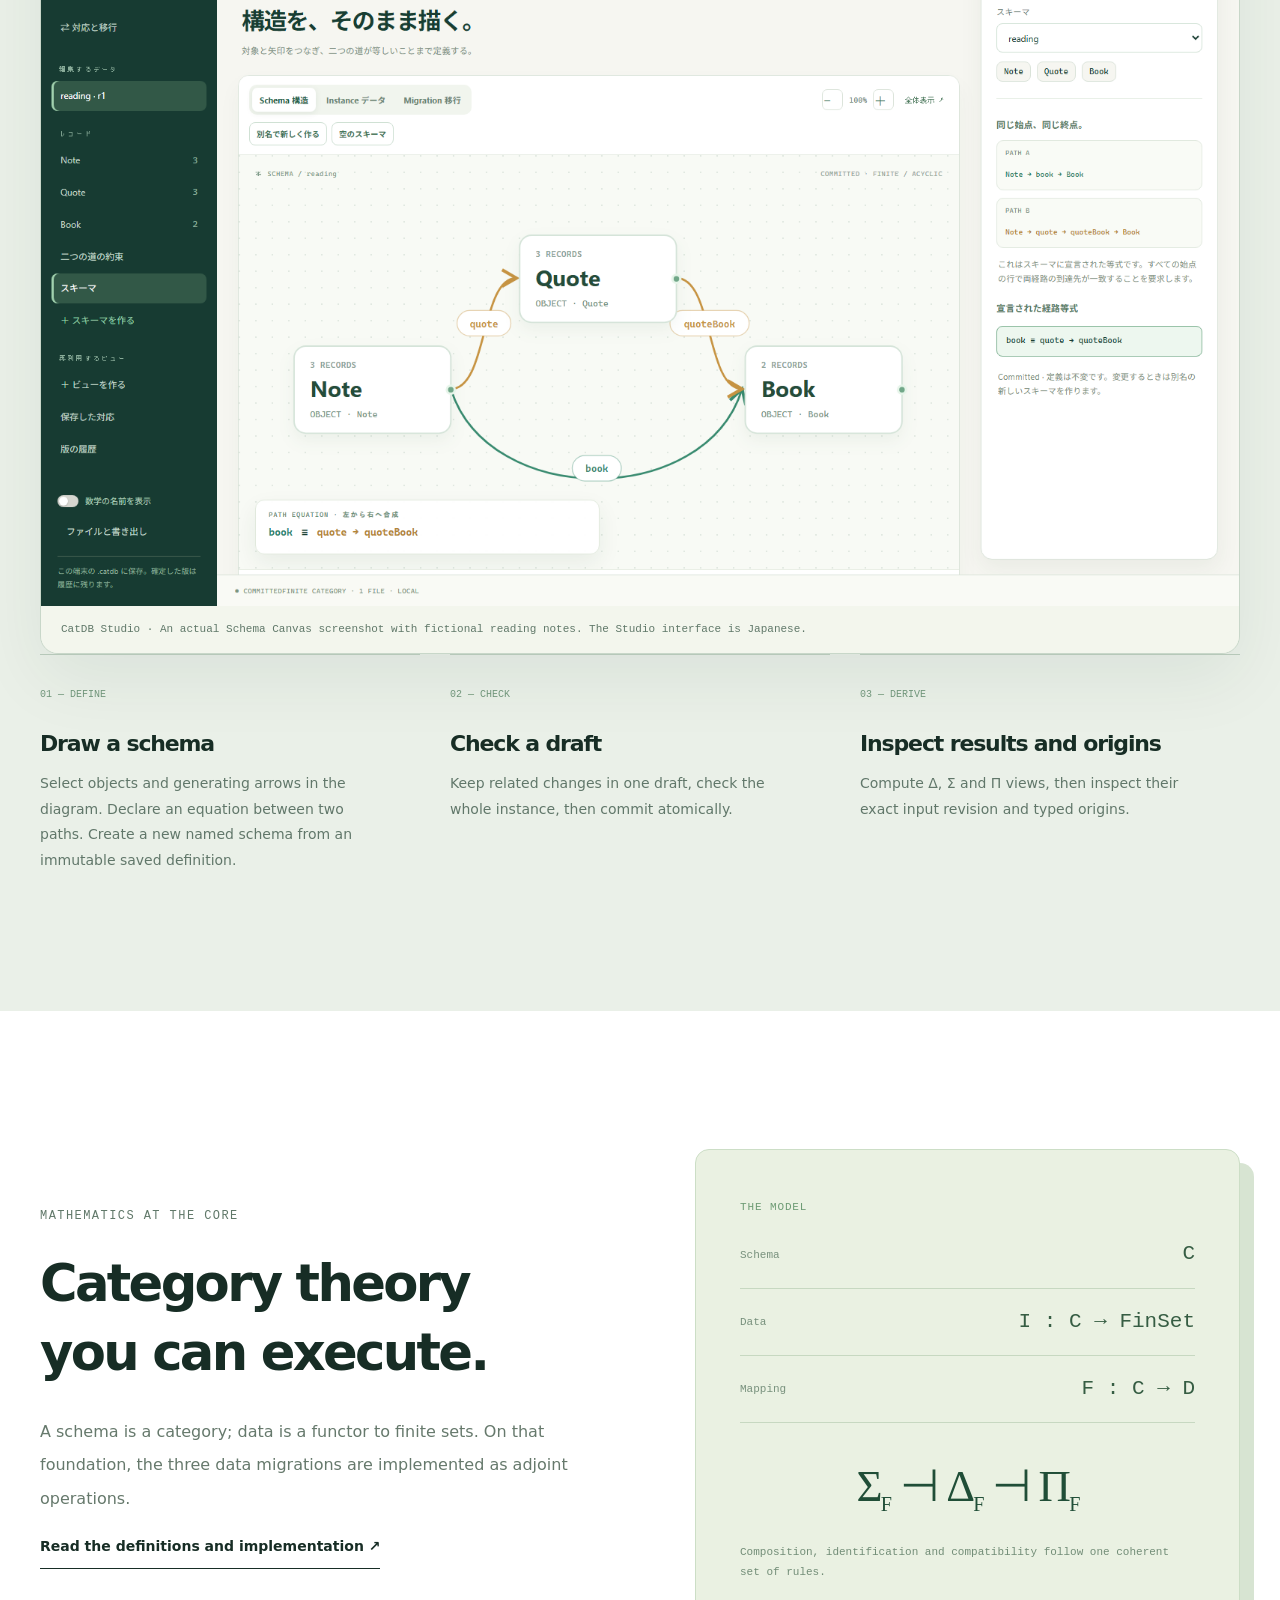
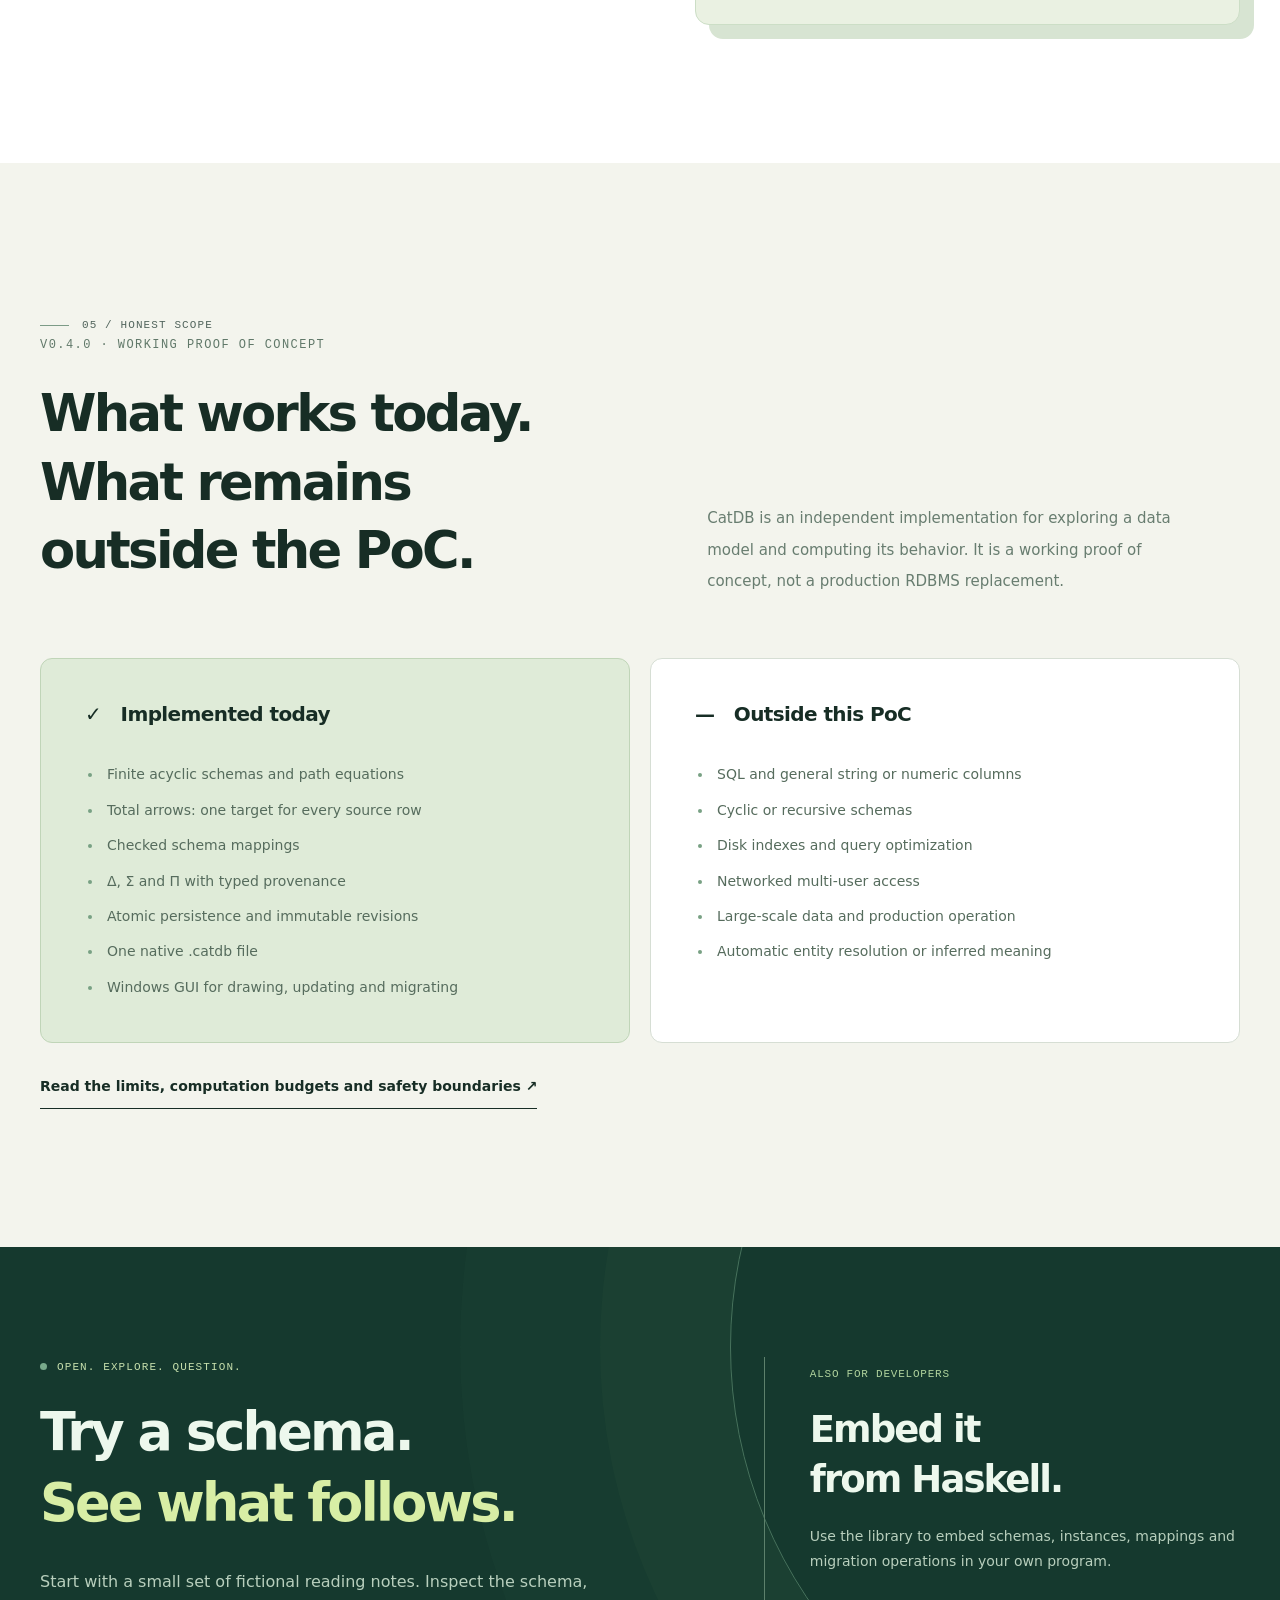
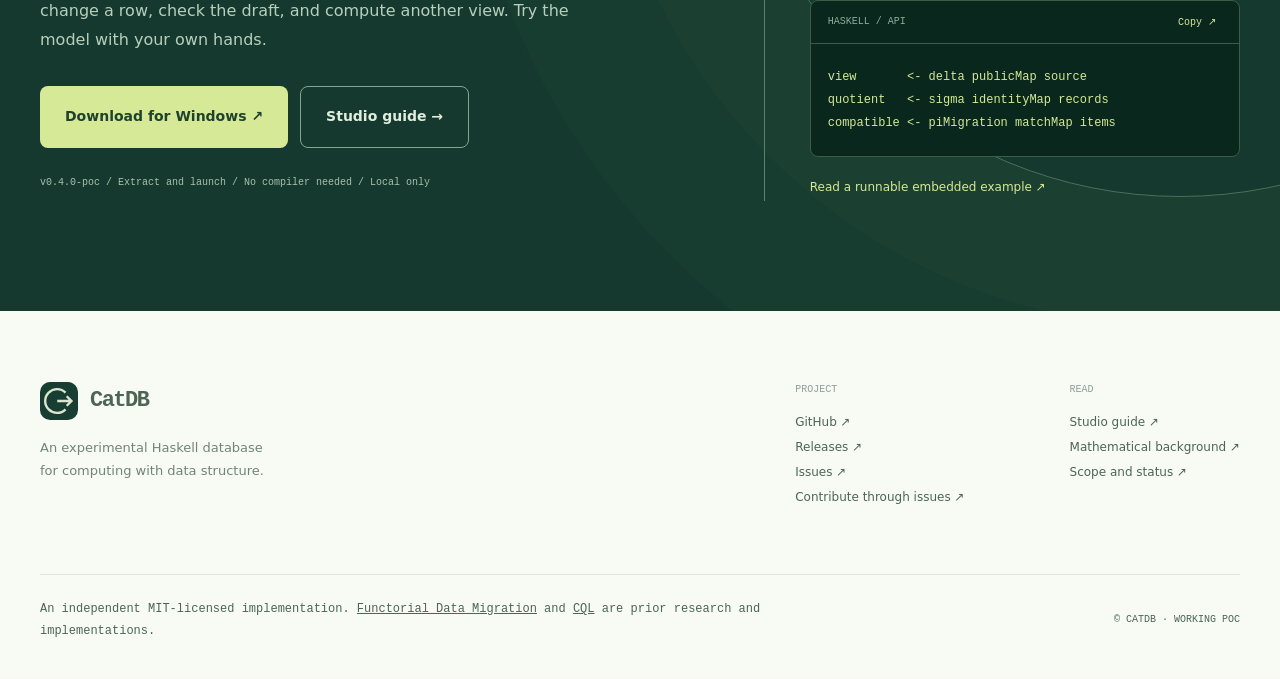
==== commit 4bb3f5b0: "Add graph-based Studio and bilingual product website" ====
--- a/site/index.html
+++ b/site/index.html
@@ -1,43 +1,151 @@
 <!doctype html>
 <html lang="en">
 <head>
-<meta charset="utf-8"><meta name="viewport" content="width=device-width,initial-scale=1">
-<title>CatDB — Follow the paths. Keep your data consistent.</title><meta name="description" content="CatDB is an embedded Haskell database. Checked schema mappings derive views, quotient classes and compatible families. Open your own file in CatDB Studio and work directly with records and paths."><meta name="theme-color" content="#111510">
-<link rel="canonical" href="https://m-simplifier.github.io/catdb/">
-<link rel="alternate" hreflang="en" href="https://m-simplifier.github.io/catdb/"><link rel="alternate" hreflang="ja" href="https://m-simplifier.github.io/catdb/ja/">
-<meta property="og:type" content="website"><meta property="og:site_name" content="CatDB"><meta property="og:title" content="CatDB — Follow the paths. Keep your data consistent."><meta property="og:description" content="CatDB is an embedded Haskell database. Checked schema mappings derive views, quotient classes and compatible families. Open your own file in CatDB Studio and work directly with records and paths.">
-<link rel="icon" href="icon.svg" type="image/svg+xml"><link rel="stylesheet" href="style.css"><script src="site.js" defer></script>
+  <meta charset="utf-8">
+  <meta name="viewport" content="width=device-width,initial-scale=1">
+  <meta name="theme-color" content="#f8f8f2">
+  <link rel="canonical" href="https://m-simplifier.github.io/catdb/">
+  <link rel="alternate" hreflang="ja" href="https://m-simplifier.github.io/catdb/ja/">
+  <link rel="alternate" hreflang="en" href="https://m-simplifier.github.io/catdb/">
+  <link rel="alternate" hreflang="x-default" href="https://m-simplifier.github.io/catdb/">
+  <meta property="og:type" content="website">
+  <meta property="og:url" content="https://m-simplifier.github.io/catdb/">
+  <meta property="og:title" content="CatDB — Compute with the structure of data.">
+  <meta property="og:description" content="Draw schemas, check paths, and compute data migrations with Δ, Σ and Π.">
+  <meta property="og:image" content="https://m-simplifier.github.io/catdb/assets/studio-graph.png">
+  <meta name="twitter:card" content="summary_large_image">
+  <meta name="description" content="CatDB is an experimental Haskell database of objects, arrows and path equations. Define schemas in Studio, compute Δ, Σ and Π, and inspect exact-revision provenance.">
+  <title>CatDB — Compute with the structure of data.</title>
+  <link rel="icon" type="image/svg+xml" href="./icon.svg">
+  <link rel="stylesheet" href="./style.css">
+  <script src="./site.js" defer></script>
 </head>
 <body>
-<a class="skip" href="#main">Skip to content</a>
-<header class="wrap top"><a class="wordmark" href="#main"><img src="icon.svg" width="31" height="31" alt="">CatDB<span>v0.3 PoC</span></a><nav class="nav" aria-label="Main navigation"><a href="#studio">Studio</a><a href="#model">The model</a><a class="nav-cta" href="#start">Get started ↗</a><span class="languages"><a href="./" lang="en" hreflang="en" aria-current="page">EN</a><a href="ja/" lang="ja" hreflang="ja" >日本語</a></span></nav></header>
-<main id="main">
-<section class="hero wrap"><div class="hero-grid"><div>
-<p class="eyebrow">A NATIVE DATABASE OF CONNECTED RECORDS</p><p class="product-type">Haskell library + CatDB Studio · one native file</p>
-<h1>Follow the paths.<br>Keep your data<br><em>consistent.</em></h1>
-<p class="lead">CatDB is an embedded Haskell database. Checked schema mappings derive views, quotient classes and compatible families. Open your own file in CatDB Studio and work directly with records and paths.</p><div class="ctas"><a class="button" href="#start">Download CatDB Studio ↗</a><a class="button ghost" href="https://github.com/M-simplifier/catdb">Explore the library →</a></div>
-<div class="hero-proof"><span>One .catdb file</span><span>No compiler needed to run</span><span>MIT · Working PoC</span></div></div>
-<div class="demo" id="path-demo"><div class="demo-top"><span><i class="dot"></i>CATDB / TWO ROUTES, ONE RELATION</span><span class="mono">Note → Book</span></div>
-<div class="demo-stage"><div class="source-heading"><span>A note and its quotation must name the same book.</span></div>
-<div class="studio-route"><span class="studio-record">Note <b>n1</b></span><code>book →</code><span class="studio-record endpoint" id="direct-book">Book <b>b1</b></span></div>
-<div class="studio-equation" id="path-equals">＝</div>
-<div class="studio-route"><span class="studio-record">Note <b>n1</b></span><code>quote → q1<br>quoteBook →</code><span class="studio-record endpoint">Book <b>b1</b></span></div>
-<button type="button" class="demo-trigger" id="path-button" aria-pressed="false">Change only the direct book to b2 ↓</button>
-<p class="demo-explain" id="path-message" aria-live="polite">The declared equation applies to every Note record.</p></div>
-<div class="demo-bottom">Interactive illustration, not a running database. The downloadable Studio checks and saves through the real engine.</div></div></div></section>
-<section class="section app-section" id="studio"><div class="wrap"><div class="app-heading"><div><p class="eyebrow">CATDB STUDIO</p><h2>Work with the database in CatDB Studio.</h2></div><p>Start with a tiny reading-notes fixture, or a blank file and your own schema. The same tools operate on your supported finite acyclic schemas. The interface is Japanese; an English guide is available.</p></div>
-<div class="capabilities"><div><strong>Construct the schema</strong><small>Objects, total arrows, composable path equations</small></div><div><strong>Edit a coherent draft</strong><small>Select targets; inspect splits; apply atomically</small></div><div><strong>Derive reusable views</strong><small>Checked mappings, real Δ / Σ / Π</small></div><div><strong>Follow the provenance</strong><small>Immutable revisions, witnesses, explicit recompute</small></div></div>
-<div class="studio-workflow"><article><span>01</span><h3>Change one relation.</h3><p>The direct path reaches b2; the quotation path still reaches b1. The focused diagram splits. Nothing has been committed.</p></article><article><span>02</span><h3>Repair deliberately.</h3><p>Select q2 as well, then check the whole draft. Both changes become one new revision. No automatic relationship repair.</p></article><article><span>03</span><h3>Read the result and its source.</h3><p>A Δ card points to its original note revision. If the source advances, the old view stays visible until you explicitly recompute.</p></article></div>
-<p class="dark-note">The browser UI is Miso Haskell compiled to WebAssembly; the native Servant process runs CatDB and owns the file. Your database remains a canonical .catdb file, without an authoritative JSON or SQLite sidecar.</p></div></section>
-<section class="section light" id="model"><div class="wrap"><div class="split"><div><p class="eyebrow">CHECKED SCHEMAS AND MAPPINGS</p><h2>The agreement belongs<br>to the database.</h2><p class="body-copy">A schema declares which paths are equal. Every committed record must respect that equation. A draft with a dangling reference or a conflicting endpoint is rejected as a whole.</p><p class="body-copy">A schema mapping is checked before looking at today’s rows. It must preserve the path equations as morphisms, even when the submitted path spellings differ.</p></div><div class="mapping-block"><div class="mapping-head">F : C → D</div><div class="mapping-body"><div class="mapping-step"><strong>Objects → objects</strong><small>OBJECTS</small></div><div class="mapping-step"><strong>Arrows → composable paths</strong><small>PATHS</small></div><div class="mapping-step"><strong>Declared equations remain equal</strong><small>EQUATIONS</small></div><div class="mapping-seal">mapping :: … → Either Error Mapping</div></div></div></div></div></section>
-<section class="section api-area"><div class="wrap"><div class="api-top"><div><p class="eyebrow">Σ_F ⊣ Δ_F ⊣ Π_F</p><h2>Three calculations.<br>Inspectable results.</h2></div><p>Studio exposes the existing library operations. Each result retains the input revision and typed row witnesses in the native catalog.</p></div>
-<div class="operations"><div class="op"><span class="op-symbol">Δ</span><div><h3>Read another shape</h3><small>F : OUTPUT → INPUT</small></div><div><p>Precompose with a checked mapping. Two cards pointing to one book stay two cards. PullRef links each result to its source row.</p></div></div><div class="op"><span class="op-symbol">Σ</span><div><h3>Apply declared identifications</h3><small>F : INPUT → OUTPUT</small></div><div><p>Quotient transported records and inspect SigmaClass witnesses. This does not discover real-world identity.</p></div></div><div class="op"><span class="op-symbol">Π</span><div><h3>Collect compatible families</h3><small>F : INPUT → OUTPUT</small></div><div><p>Enumerate families satisfying all arrows. PiFamily shows the components, including an explicit empty family. Compatibility does not prove truth.</p></div></div></div><p class="math-note"><a href="https://github.com/M-simplifier/catdb/blob/main/docs/mathematics.md">Read the mathematics →</a> · <a href="https://github.com/M-simplifier/catdb/blob/main/docs/native-memory.md">Native catalog contract →</a></p></div></section>
-<section class="get-started" id="start"><div class="wrap start-grid"><div><p class="eyebrow">UNZIP. OPEN. EXPLORE.</p><h2>Your own database.<br>One local file.</h2><p>Extract the Windows package and double-click Start CatDB Studio.cmd. Create a fixture or a blank database, or open your existing .catdb file. No compiler setup.</p><a class="button" href="https://github.com/M-simplifier/catdb/releases/download/v0.3.0-poc/catdb-0.3.0-poc-windows.zip">Download for Windows ↗</a><div class="start-links"><a href="https://github.com/M-simplifier/catdb/blob/main/docs/studio.md">Studio guide</a><a href="https://github.com/M-simplifier/catdb#build">Build from source</a><a href="https://github.com/M-simplifier/catdb/blob/main/examples/Embedded.hs">Embed in Haskell</a></div></div><div><div class="terminal"><div class="terminal-top"><span>POWERSHELL</span><button type="button" class="copy" id="copy-command">COPY</button></div><pre><span class="prompt">&gt; </span><span id="command">.\catdb-studio.exe --browser</span>
+  <a class="skip-link" href="#main">Skip to content</a>
+  <header class="site-header">
+    <div class="container header-inner">
+      <a href="#top" class="brand" aria-label="CatDB home"><img src="./icon.svg" alt="" width="38" height="38"><strong>CatDB</strong><span>categorical database</span></a>
+      <a class="language-link" href="./ja/" lang="ja" hreflang="ja">日本語</a><nav class="desktop-nav" aria-label="Main navigation"><a href="#idea">The idea</a><a href="#operations">Three operations</a><a href="#studio">Studio</a><a href="#limits">Scope</a></nav>
+      <a class="nav-action" href="https://github.com/M-simplifier/catdb/releases/tag/v0.4.0-poc" target="_blank" rel="noopener noreferrer">Get CatDB ↗</a>
+      <button id="menu-button" class="menu-button" type="button" aria-expanded="false" aria-controls="mobile-nav" aria-label="Open navigation">☰</button>
+    </div>
+    <nav id="mobile-nav" class="mobile-nav" hidden aria-label="Mobile navigation"><a href="#idea">The idea</a><a href="#operations">Three operations</a><a href="#studio">Studio</a><a href="#limits">Scope</a><a href="#start">Download</a></nav>
+  </header>
 
-CatDB Studio v0.3.0-poc
-<span class="prompt"># Open the launch URL printed here.</span>
-<span class="prompt"># A bare filename is saved under data/.</span>
-<span class="prompt"># Ctrl+C closes the application.</span></pre></div><p class="small">The interface is Japanese. An English quick guide is available. Legacy files without a catalog open read-only and can be adopted into a new file, preserving the original.</p></div></div></section>
-<section class="facts light"><div class="wrap facts-layout"><div><span class="pill">WORKING PROOF OF CONCEPT</span><h2>A bounded tool.<br>A testable model.</h2><p>Finite acyclic schemas, total references, in-memory data, one local process. This is an independent experiment in functorial data management, not a production database maturity claim.</p><a class="proof-link" href="https://github.com/M-simplifier/catdb/blob/main/STATUS.md">Read the exact limits →</a></div><div><details open><summary>What does Studio save?</summary><p>Immutable revisions, checked mappings, view definitions and typed witnesses in the native .catdb file. Drafts are unsaved proposals. A stale request cannot silently overwrite a newer revision. Backups include the full committed catalog; JSON export is for library reuse.</p></details><details><summary>Can it replace SQLite?</summary><p>It is not SQL-compatible and does not have disk indexes, an optimizer, NULL, general scalar algebra, recursive schemas or automatic schema evolution. Operations and retained history have explicit budgets. Exceeding a bound fails rather than returning partial success.</p></details><details><summary>Do I have to study category theory?</summary><p>Start by selecting a record and following its paths. The mathematical labels are optional. The library exposes checked schemas, mappings, natural transformations and universal factor maps for Haskell developers.</p></details><details><summary>License and contributions</summary><p>Original code, UI and site are MIT. Distributed dependencies retain their licenses, including Miso and the WASM runtime. Windows binaries include required notices and corresponding-source materials. Bring bugs and use cases through GitHub issues; external PRs are not accepted.</p></details></div></div></section>
-<section class="section" id="relay"><div class="wrap split"><div><p class="eyebrow">AN APPLICATION EXAMPLE</p><h2>Relay Desk uses CatDB.</h2><p>The included reference application reconciles CSV rosters, enumerates team-compatible assignees and exports a handoff. It remains available alongside Studio; CatDB itself is the reusable database library.</p><a class="proof-link" href="https://github.com/M-simplifier/catdb/blob/main/docs/guide.ja.md">Relay Desk walkthrough →</a></div><div class="app-frame"><div class="app-frame-head">RELAY DESK / ACTUAL REFERENCE-APP SCREEN</div><img class="app-image" src="assets/relay-desk.jpg" alt="Actual Relay Desk reference application, separate from CatDB Studio." width="1264" height="1076" loading="lazy"></div></div></section>
-</main><footer class="wrap bottom"><div><a class="wordmark" href="#main">CatDB</a><p class="local-detail">An independent Haskell implementation. <a href="https://arxiv.org/abs/1009.1166">Functorial Data Migration</a> · <a href="https://categoricaldata.net/CQL/">CQL</a> is prior work; no CQL code is included.</p></div><div class="links"><a href="https://github.com/M-simplifier/catdb">GitHub</a><a href="https://github.com/M-simplifier/catdb/blob/main/docs/studio.md">Studio guide</a><a href="https://github.com/M-simplifier/catdb/issues">Issues</a><a href="https://github.com/M-simplifier/catdb/blob/main/LICENSE">MIT</a><a href="https://github.com/M-simplifier/catdb/blob/main/docs/licensing.md">Dependency notices</a></div></footer><div class="toast" id="toast" role="status" aria-live="polite"></div></body></html>
+  <main id="main">
+    <section class="hero" id="top">
+      <div class="container hero-grid">
+        <div class="hero-copy">
+          <p class="eyebrow"><i></i> OPEN SOURCE / HASKELL / v0.4.0 PoC</p>
+          <h1>Compute with<br>the structure<br><em>of data.</em></h1>
+          <p class="hero-lead">A database holds more than rows and values. What connects to what—and how—is part of the data, too.</p>
+          <p class="hero-description">CatDB is an experimental Haskell database. Define schemas with objects, arrows and path equations, then derive data transformations from a checked mapping. Follow each result back to the revision and rows it came from.</p>
+          <div class="button-row"><a class="button primary" href="#operations">Explore the operations <span>↘</span></a><a class="button plain" href="#studio">Meet Studio <span>→</span></a></div>
+          <p class="hero-honesty"><span>●</span> A working research PoC. It is not a replacement for SQLite.</p>
+        </div>
+        <div class="hero-art" aria-label="Schematic of a mapping between two schemas">
+          <div class="art-top"><span>01 / STRUCTURE</span><span>↗</span></div>
+          <div class="schema-pair">
+            <div class="schema-card">
+              <div class="schema-label"><i></i> SCHEMA D <small>Original schema</small></div>
+              <svg viewBox="0 0 260 215" role="img" aria-label="Paths from Note to Book, directly and through Quote">
+                <defs><marker id="arrow-a" markerWidth="7" markerHeight="7" refX="6" refY="3.5" orient="auto"><path d="M0 0L7 3.5L0 7" fill="none" stroke="#8bbda6" stroke-width="1.5"/></marker></defs>
+                <path d="M74 61Q140 19 211 61" class="edge" marker-end="url(#arrow-a)"/><path d="M74 89V155" class="edge" marker-end="url(#arrow-a)"/><path d="M110 173L204 89" class="edge" marker-end="url(#arrow-a)"/>
+                <text x="141" y="34" class="edge-name">book</text><text x="20" y="131" class="edge-name">quote</text><text x="164" y="147" class="edge-name">quoteBook</text>
+                <rect x="27" y="49" width="94" height="45" rx="10" class="node"/><rect x="179" y="49" width="76" height="45" rx="10" class="node"/><rect x="27" y="157" width="94" height="45" rx="10" class="node"/>
+                <text x="74" y="77" class="node-name">Note</text><text x="217" y="77" class="node-name">Book</text><text x="74" y="185" class="node-name">Quote</text>
+              </svg>
+              <div class="schema-caption">Objects and arrows <span>03 / 03</span></div>
+            </div>
+            <div class="schema-bridge" aria-hidden="true"><span>F : C → D</span><strong>←</strong><span>Mapping</span></div>
+            <div class="schema-card">
+              <div class="schema-label coral"><i></i> SCHEMA C <small>Another view</small></div>
+              <svg viewBox="0 0 260 215" role="img" aria-label="A schema with an arrow from Card to Book">
+                <defs><marker id="arrow-b" markerWidth="7" markerHeight="7" refX="6" refY="3.5" orient="auto"><path d="M0 0L7 3.5L0 7" fill="none" stroke="#efa98e" stroke-width="1.5"/></marker></defs>
+                <path d="M103 118H187" class="edge coral-edge" marker-end="url(#arrow-b)"/><text x="147" y="99" class="edge-name">volume</text>
+                <rect x="14" y="96" width="89" height="45" rx="10" class="node coral-node"/><rect x="187" y="96" width="65" height="45" rx="10" class="node coral-node"/>
+                <text x="59" y="124" class="node-name">Card</text><text x="220" y="124" class="node-name">Book</text>
+              </svg>
+              <div class="schema-caption">Another schema <span>02 / 01</span></div>
+            </div>
+          </div>
+          <div class="art-bottom"><span>Define a mapping. Check it. Compute with it.</span><span>C ⇄ D</span></div><p class="mapping-example">F : Card ↦ Note · volume ↦ book ≡ quote ; quoteBook</p>
+        </div>
+      </div>
+      <div class="container hero-bottom"><span>A DIFFERENT FOUNDATION FOR DATA</span><span>↓</span><span>SCROLL TO EXPLORE</span></div>
+    </section>
+
+    <section id="idea" class="idea-section space">
+      <div class="container split-layout">
+        <div class="section-mark"><b></b> 01 / THE IDEA</div>
+        <div>
+          <p class="kicker">Why work with structure?</p>
+          <h2>When data moves,<br>what happens to its <em>meaning?</em></h2>
+          <p class="section-lead">Two systems describe the same world in different shapes. Copying tables is only part of the job. You also need an explicit account of which concepts and relationships correspond.</p>
+          <div class="idea-grid">
+            <article><span>01 / DEFINE</span><h3>Make structure explicit</h3><p>Describe a schema with objects and arrows. Declare equal paths as part of a definition the engine can check.</p></article>
+            <article><span>02 / MAP</span><h3>Reuse a mapping</h3><p>Specify where each object and arrow goes in another schema. A coincidence in today’s rows is not enough.</p></article>
+            <article><span>03 / TRACE</span><h3>Follow the provenance</h3><p>Go from a result row to its original revision and rows. Typed witnesses record which operation produced it.</p></article>
+          </div>
+          <div class="honesty-note"><b>NOT MAGIC</b><p>People declare the schema mapping. CatDB does not infer meaning or decide whether two records represent the same real-world entity.</p></div>
+        </div>
+      </div>
+    </section>
+
+    <section id="operations" class="operations-section space">
+      <div class="container">
+        <div class="section-mark inverted"><b></b> 02 / THREE OPERATIONS <span>Σ<sub>F</sub> ⊣ Δ<sub>F</sub> ⊣ Π<sub>F</sub></span></div>
+        <div class="operations-heading"><div><p class="kicker">One mapping, three operations</p><h2>What can you compute<br>from <em>how things connect?</em></h2></div><p>Along a checked schema mapping, CatDB can reread data, form quotient classes, and construct compatible families. All three operations share one mathematical model.</p></div>
+        <div class="operation-tabs" role="tablist" aria-label="Choose an operation">
+          <button class="operation-tab active" role="tab" type="button" id="tab-delta" aria-selected="true" aria-controls="panel-delta" tabindex="0" data-panel="delta"><small>01</small><b>Δ</b><span>Read through another schema</span><i>↗</i></button>
+          <button class="operation-tab" role="tab" type="button" id="tab-sigma" aria-selected="false" aria-controls="panel-sigma" tabindex="-1" data-panel="sigma"><small>02</small><b>Σ</b><span>Form declared quotient classes</span><i>↗</i></button>
+          <button class="operation-tab" role="tab" type="button" id="tab-pi" aria-selected="false" aria-controls="panel-pi" tabindex="-1" data-panel="pi"><small>03</small><b>Π</b><span>Collect compatible families</span><i>↗</i></button>
+        </div>
+        <div class="operation-panel active" role="tabpanel" id="panel-delta" aria-labelledby="tab-delta" tabindex="0">
+          <div class="operation-copy"><span>DELTA / Δ_F</span><h3>Read the original rows<br>through a chosen schema.</h3><p>Read the input through the chosen schema mapping: for example, view reading notes as cards. Two notes pointing to the same book remain separate cards.</p><div class="takeaway"><small>KEY POINT</small><strong>Return to the source row and revision</strong></div></div>
+          <div class="example-area"><div class="example-title"><span>NOTES → CARDS</span><span>Schematic example</span></div><div class="record-migration"><div class="record-set"><span>Original notes / Note</span><div><b>n1</b> book → b1</div><div><b>n2</b> book → b1</div><div><b>n3</b> book → b2</div></div><div class="migration-arrow">Δ <span>→</span></div><div class="record-set result"><span>Cards / Card</span><div><b>c1</b> volume → b1</div><div><b>c2</b> volume → b1</div><div><b>c3</b> volume → b2</div></div></div><p>Three notes become three cards. No automatic merging.</p></div>
+        </div>
+        <div class="operation-panel" role="tabpanel" id="panel-sigma" aria-labelledby="tab-sigma" tabindex="0" hidden>
+          <div class="operation-copy"><span>SIGMA / Σ_F</span><h3>Form the identifications<br>required by the mapping.</h3><p>Transport data to another schema and quotient by the equivalence relation required by its arrows and the mapping. Inspect each result class and its original transport tokens.</p><div class="takeaway"><small>KEY POINT</small><strong>Real-world identity is not inferred</strong></div></div>
+          <div class="example-area"><div class="example-title"><span>DECLARED IDENTIFICATION</span><span>Schematic example</span></div><div class="tokens"><span>a₁</span><span>a₂</span><span>b₁</span></div><div class="down-arrow">Transport and identify along the mapping <strong>↓</strong></div><div class="classes"><div><small>CLASS / 0</small><strong>[a₁, a₂]</strong><span>Two origins</span></div><div><small>CLASS / 1</small><strong>[b₁]</strong><span>A separate class</span></div></div><p>The checked schema mapping determines the equivalence relation.</p></div>
+        </div>
+        <div class="operation-panel" role="tabpanel" id="panel-pi" aria-labelledby="tab-pi" tabindex="0" hidden>
+          <div class="operation-copy"><span>PI / Π_F</span><h3>See every family<br>that satisfies the relationships.</h3><p>Choose elements across objects and compute the families compatible with every arrow. A person and a ticket pointing to the same team can form a candidate. This does not select an optimal candidate.</p><div class="takeaway"><small>KEY POINT</small><strong>Compatibility does not establish factual truth</strong></div></div>
+          <div class="example-area"><div class="example-title"><span>COMPATIBLE FAMILIES</span><span>Schematic example</span></div><div class="pair-inputs"><div><small>Person</small><p>P1 <em>Team A</em></p><p>P2 <em>Team B</em></p></div><div><small>Ticket</small><p>T1 <em>Team A</em></p><p>T2 <em>Team A</em></p></div></div><div class="down-arrow">Families pointing to the same Team <strong>↓</strong></div><div class="matches"><span>P1 + T1 <b>Team A ✓</b></span><span>P1 + T2 <b>Team A ✓</b></span></div><p>Enumerate two compatible families. This is not an assignment optimizer.</p></div>
+        </div>
+        <div class="operations-footer"><span>These are explanatory diagrams. Run real computations in Studio or with the Haskell API.</span><a href="https://github.com/M-simplifier/catdb/blob/main/docs/mathematics.md" target="_blank" rel="noopener noreferrer">Mathematical definitions ↗</a></div>
+      </div>
+    </section>
+
+    <section class="consistency-section space">
+      <div class="container two-col">
+        <div><div class="section-mark"><b></b> 03 / CHECKED RELATIONSHIPS</div><p class="kicker">Relationships that can be checked</p><h2>Equal paths must agree<br>in the data, too.</h2><p>Declare that the direct path and the path through a quotation are equal. The engine detects updates that break that equation before they are committed.</p><p>This is one example of what it means to make relationships part of a checkable schema.</p><span class="demo-label">INTERACTIVE EXPLANATION / SIMULATION</span></div>
+        <div class="path-demo">
+          <div class="path-top"><span>NOTE / n1</span><span id="path-status" class="valid">● Consistent</span></div>
+          <div class="path-body"><div><small>Direct path</small><p>n1 <span>book →</span> <b id="direct-target">b1</b></p></div><div class="path-equals" id="path-equals">=</div><div><small>Through the quotation</small><p>n1 <span id="via-quote">quote → q1 → quoteBook →</span> <b id="quote-target">b1</b></p></div></div>
+          <div class="path-message" id="path-message" aria-live="polite">Both paths reach the same book, b1.</div>
+          <div class="path-buttons"><button id="change-path" type="button">Change the direct book to b2</button><button id="fix-path" type="button" disabled>Repair the quotation path</button><button id="reset-path" type="button" aria-label="Reset the illustration">↺</button></div>
+          <div class="path-disclaimer">This illustration switches between example states. In Studio, the real engine checks the whole draft and rejects inconsistent updates.</div>
+        </div>
+      </div>
+    </section>
+
+    <section id="studio" class="studio-section space">
+      <div class="container">
+        <div class="studio-intro two-col"><div><div class="section-mark"><b></b> 04 / CATDB STUDIO</div><p class="kicker">Try it for yourself</p><h2>Explore the mathematics<br>in a working Studio.</h2></div><div><p>CatDB Studio opens a local <code>.catdb</code> file and lets you work with schemas, records, mappings and views. The Haskell engine checks each change and saves committed revisions and provenance in that single file.</p><a class="text-link" href="https://github.com/M-simplifier/catdb/blob/main/docs/studio.md" target="_blank" rel="noopener noreferrer">Read the Studio guide ↗</a></div></div>
+        <figure class="studio-capture"><img src="./assets/studio-graph.png" alt="Actual CatDB Studio showing the reading-notes Schema Canvas with Note, Quote, Book, and the two declared-equal paths" width="1600" height="1000" loading="lazy"><figcaption>CatDB Studio · An actual Schema Canvas screenshot with fictional reading notes. The Studio interface is Japanese.</figcaption></figure>
+        <div class="studio-steps"><article><span>01 — DEFINE</span><h3>Draw a schema</h3><p>Select objects and generating arrows in the diagram. Declare an equation between two paths. Create a new named schema from an immutable saved definition.</p></article><article><span>02 — CHECK</span><h3>Check a draft</h3><p>Keep related changes in one draft, check the whole instance, then commit atomically.</p></article><article><span>03 — DERIVE</span><h3>Inspect results and origins</h3><p>Compute Δ, Σ and Π views, then inspect their exact input revision and typed origins.</p></article></div>
+      </div>
+    </section>
+
+    <section class="theory-section space"><div class="container theory-layout"><div><p class="kicker">Mathematics at the core</p><h2>Category theory<br>you can execute.</h2><p>A schema is a category; data is a functor to finite sets. On that foundation, the three data migrations are implemented as adjoint operations.</p><a class="text-link" href="https://github.com/M-simplifier/catdb/blob/main/docs/mathematics.md" target="_blank" rel="noopener noreferrer">Read the definitions and implementation ↗</a></div><div class="math-card"><span>THE MODEL</span><p><small>Schema</small><b>C</b></p><p><small>Data</small><b>I : C → FinSet</b></p><p><small>Mapping</small><b>F : C → D</b></p><div class="big-formula">Σ<sub>F</sub> ⊣ Δ<sub>F</sub> ⊣ Π<sub>F</sub></div><footer>Composition, identification and compatibility follow one coherent set of rules.</footer></div></div></section>
+
+    <section id="limits" class="limits-section space"><div class="container"><div class="limits-intro two-col"><div><div class="section-mark"><b></b> 05 / HONEST SCOPE</div><p class="kicker">v0.4.0 · Working proof of concept</p><h2>What works today.<br>What remains outside the PoC.</h2></div><p>CatDB is an independent implementation for exploring a data model and computing its behavior. It is a working proof of concept, not a production RDBMS replacement.</p></div><div class="limits-columns"><div class="limit-card supported"><h3>✓　Implemented today</h3><ul><li>Finite acyclic schemas and path equations</li><li>Total arrows: one target for every source row</li><li>Checked schema mappings</li><li>Δ, Σ and Π with typed provenance</li><li>Atomic persistence and immutable revisions</li><li>One native .catdb file</li><li>Windows GUI for drawing, updating and migrating</li></ul></div><div class="limit-card not-yet"><h3>—　Outside this PoC</h3><ul><li>SQL and general string or numeric columns</li><li>Cyclic or recursive schemas</li><li>Disk indexes and query optimization</li><li>Networked multi-user access</li><li>Large-scale data and production operation</li><li>Automatic entity resolution or inferred meaning</li></ul></div></div><a class="text-link" href="https://github.com/M-simplifier/catdb/blob/main/STATUS.md" target="_blank" rel="noopener noreferrer">Read the limits, computation budgets and safety boundaries ↗</a></div></section>
+
+    <section id="start" class="start-section"><div class="container start-layout"><div><p class="eyebrow"><i></i> OPEN. EXPLORE. QUESTION.</p><h2>Try a schema.<br><em>See what follows.</em></h2><p>Start with a small set of fictional reading notes. Inspect the schema, change a row, check the draft, and compute another view. Try the model with your own hands.</p><div class="button-row"><a class="button inverted" href="https://github.com/M-simplifier/catdb/releases/download/v0.4.0-poc/catdb-0.4.0-poc-windows.zip">Download for Windows ↗</a><a class="button outline" href="https://github.com/M-simplifier/catdb/blob/main/docs/studio.md" target="_blank" rel="noopener noreferrer">Studio guide →</a></div><small>v0.4.0-poc / Extract and launch / No compiler needed / Local only</small></div><div class="haskell-box"><span>ALSO FOR DEVELOPERS</span><h3>Embed it<br>from Haskell.</h3><p>Use the library to embed schemas, instances, mappings and migration operations in your own program.</p><div class="code-box"><div>HASKELL / API <button type="button" id="copy-code">Copy ↗</button></div><pre><code id="code-snippet">view       &lt;- delta publicMap source
+quotient   &lt;- sigma identityMap records
+compatible &lt;- piMigration matchMap items</code></pre></div><a href="https://github.com/M-simplifier/catdb/blob/main/examples/Embedded.hs" target="_blank" rel="noopener noreferrer">Read a runnable embedded example ↗</a></div></div></section>
+  </main>
+  <footer class="site-footer"><div class="container footer-main"><div><a class="brand footer-brand" href="#top"><img src="./icon.svg" alt="" width="38" height="38"><strong>CatDB</strong></a><p>An experimental Haskell database<br>for computing with data structure.</p></div><div class="footer-links"><div><span>PROJECT</span><a href="https://github.com/M-simplifier/catdb" target="_blank" rel="noopener noreferrer">GitHub ↗</a><a href="https://github.com/M-simplifier/catdb/releases/tag/v0.4.0-poc" target="_blank" rel="noopener noreferrer">Releases ↗</a><a href="https://github.com/M-simplifier/catdb/issues" target="_blank" rel="noopener noreferrer">Issues ↗</a><a href="https://github.com/M-simplifier/catdb/blob/main/CONTRIBUTING.md">Contribute through issues ↗</a></div><div><span>READ</span><a href="https://github.com/M-simplifier/catdb/blob/main/docs/studio.md" target="_blank" rel="noopener noreferrer">Studio guide ↗</a><a href="https://github.com/M-simplifier/catdb/blob/main/docs/mathematics.md" target="_blank" rel="noopener noreferrer">Mathematical background ↗</a><a href="https://github.com/M-simplifier/catdb/blob/main/STATUS.md" target="_blank" rel="noopener noreferrer">Scope and status ↗</a></div></div></div><div class="container footer-bottom"><p>An independent MIT-licensed implementation. <a href="https://arxiv.org/abs/1009.1166" target="_blank" rel="noopener noreferrer">Functorial Data Migration</a> and <a href="https://categoricaldata.net/CQL/" target="_blank" rel="noopener noreferrer">CQL</a> are prior research and implementations.</p><span>© CATDB · WORKING POC</span></div></footer>
+</body>
+</html>
--- a/site/style.css
+++ b/site/style.css
@@ -1,41 +1,393 @@
-
-:root{--ink:#edf0e7;--dim:#a9b3a6;--bg:#111510;--panel:#1b221a;--line:#36402f;--lime:#dbf278;--light:#eff0e7;--dark:#1c281c;--olive:#809454;--bad:#ffb29d;--mono:Consolas,"SFMono-Regular",monospace;--sans:"Yu Gothic UI","Hiragino Sans",Meiryo,sans-serif}
-*{box-sizing:border-box}html{scroll-behavior:smooth;scroll-padding-top:90px}body{margin:0;background:var(--bg);color:var(--ink);font-family:var(--sans);font-size:16px;line-height:1.9;letter-spacing:.02em}a{color:inherit;text-underline-offset:5px}button,select{font:inherit}button{cursor:pointer}a,button,summary{-webkit-tap-highlight-color:transparent}button:focus-visible,a:focus-visible,summary:focus-visible{outline:3px solid var(--lime);outline-offset:5px}.light button:focus-visible,.light a:focus-visible,.light summary:focus-visible{outline-color:#436522}.wrap{width:min(1184px,calc(100% - 80px));margin:auto}.mono{font-family:var(--mono);letter-spacing:0}.eyebrow{font-family:var(--mono);font-size:11px;letter-spacing:.15em;font-weight:500;color:var(--lime);margin:0 0 25px}.eyebrow:before{content:"";display:inline-block;width:7px;height:7px;background:currentColor;margin-right:12px}.muted{color:var(--dim)}.small{font-size:12px;line-height:1.8}.light{background:var(--light);color:var(--dark)}.light .muted{color:#62705d}.light .eyebrow{color:#4c612c}.top{height:78px;display:flex;align-items:center;justify-content:space-between;gap:25px;border-bottom:1px solid var(--line)}.wordmark{display:flex;gap:12px;align-items:center;font-size:24px;font-weight:800;letter-spacing:-.07em;text-decoration:none}.wordmark svg{width:31px;height:31px}.wordmark span{font-family:var(--mono);font-weight:400;font-size:10px;letter-spacing:.05em;color:var(--dim);margin-left:4px;padding:3px 8px;border:1px solid #4e5942;border-radius:99px}.nav{display:flex;gap:30px;align-items:center;font-size:12px}.nav a{text-decoration:none;color:#bbc5b5}.nav a:last-child{border:1px solid #778463;border-radius:4px;padding:6px 14px;color:var(--ink)}.hero{padding:46px 0 58px}.hero-grid{display:grid;grid-template-columns:1.04fr 1fr;gap:48px;align-items:center}.hero h1{font-size:clamp(35px,4.4vw,56px);font-weight:800;line-height:1.35;letter-spacing:-.055em;margin:0 0 24px}.hero h1 em{color:var(--lime);font-style:normal}.hero .lead{font-size:16px;line-height:2.05;color:#bac6b5;max-width:35em;margin:0 0 25px}.product-type{font-size:12px;color:#d7dfce;letter-spacing:.02em;margin:0 0 20px}.ctas{display:flex;flex-wrap:wrap;align-items:center;gap:15px}.button{display:inline-flex;align-items:center;justify-content:center;gap:18px;text-decoration:none;border:1px solid var(--lime);background:var(--lime);color:#19200f;padding:14px 23px;border-radius:4px;font-weight:750;font-size:13px;line-height:1.5;transition:background .15s,transform .15s}.button:hover{background:#e8ffa1;transform:translateY(-1px)}.button.ghost{color:var(--ink);border-color:#4b583e;background:transparent}.button.ghost:hover{background:#25301e}.hero-proof{display:flex;gap:17px;flex-wrap:wrap;color:#929e89;font-family:var(--mono);font-size:10px;margin:22px 0 0}.hero-proof span:before{content:"✓";color:var(--lime);margin-right:7px}.demo{border:1px solid #4b583a;background:#192018;border-radius:12px;box-shadow:0 25px 90px #0006;position:relative}.demo-top{display:flex;align-items:center;justify-content:space-between;border-bottom:1px solid #35402d;padding:13px 18px;font-size:10px;color:#b1bc9e}.dot{display:inline-block;width:6px;height:6px;border-radius:50%;background:var(--lime);margin-right:8px}.demo-stage{padding:21px 22px}.source-heading{display:flex;justify-content:space-between;align-items:center;font-size:10px;color:#9eac8f;margin-bottom:12px}.pair{display:grid;grid-template-columns:1fr 25px 1fr;align-items:center;gap:4px}.source-person{border:1px solid #425037;border-radius:7px;padding:13px 12px;background:#202b1c}.source-person small{display:block;font-size:9px;color:#b7c69e;letter-spacing:.1em}.source-person strong{display:block;font-size:17px;letter-spacing:-.015em;margin-top:6px}.source-person code{font-family:var(--mono);font-size:9px;color:#a0b190;letter-spacing:0;white-space:nowrap}.link-sign{text-align:center;color:#6e8158;font-size:19px;transition:color .2s}.demo.linked .link-sign{color:var(--lime)}.demo-trigger{width:100%;margin:19px 0 13px;background:var(--lime);color:#202910;font-size:13px;line-height:1.5;padding:13px;border:1px solid var(--lime);border-radius:5px;font-weight:800;transition:background .2s}.demo-trigger:hover{background:#edffa9}.demo.linked .demo-trigger{background:#2b371f;color:var(--lime);border-color:#6d824b}.demo-explain{font-size:10px;color:#a5b696;min-height:36px;line-height:1.8;margin:0}.flow-arrow{display:flex;align-items:center;justify-content:center;gap:12px;color:#7f916b;font-family:var(--mono);font-size:9px;margin:12px 0}.flow-arrow:before,.flow-arrow:after{content:"";height:1px;background:#3a482f;flex:1}.candidate{border:1px solid #50653c;border-radius:7px;background:#222f1b;padding:16px}.candidate-head{font-size:10px;display:flex;justify-content:space-between;gap:8px;color:#bdcba9;margin-bottom:12px}.candidate-people{display:flex;gap:8px;flex-wrap:wrap;min-height:35px}.person-pill{display:flex;align-items:center;gap:7px;border:1px solid #607345;padding:4px 10px;border-radius:4px;font-size:12px;background:#344725}.avatar{display:inline-grid;place-items:center;width:20px;height:20px;border-radius:50%;background:#b5cf7c;color:#263917;font-size:8px;font-weight:bold}.candidate-count{font-family:var(--mono);font-size:12px;color:var(--lime)}.demo-metrics{display:grid;grid-template-columns:repeat(3,1fr);gap:10px;margin-top:15px}.demo-metrics div{border-right:1px solid #3c4b2f}.demo-metrics div:last-child{border:0}.metric{font-family:var(--mono);font-size:28px;color:#ddebca;line-height:1.3}.demo-metrics small{display:block;font-size:9px;color:#9eaf8b;margin-top:4px}.demo-bottom{padding:10px 18px;font-size:9px;border-top:1px solid #35402d;color:#839477;line-height:1.8}.scroll-hint{display:flex;align-items:center;gap:18px;font-size:10px;letter-spacing:.12em;margin-top:53px;color:#83927a}.scroll-hint:after{content:"";height:1px;background:#39462e;flex:1}.section{padding:93px 0}.section h2{font-size:clamp(27px,3.9vw,45px);line-height:1.55;letter-spacing:-.045em;margin:0 0 26px;font-weight:800}.section p{max-width:44em}.pain{padding:57px 0 68px;border-top:1px solid #313b2a;border-bottom:1px solid #313b2a;background:#161d13}.pain-grid{display:grid;grid-template-columns:1fr 1fr;gap:63px}.pain h2{font-size:31px;line-height:1.7;letter-spacing:-.03em;margin:0 0 19px}.pain p{font-size:14px;color:#afbf9e;line-height:2}.pain .accent{color:var(--lime)}.bug-lines{margin:0;border-top:1px solid #455237}.bug-line{padding:18px 0;border-bottom:1px solid #455237;display:grid;grid-template-columns:27px 1fr 38px;gap:10px;align-items:center}.bug-line .index{font-size:10px;color:#83976c;font-family:var(--mono)}.bug-line strong{font-size:14px;display:block;font-weight:600}.bug-line small{display:block;font-size:11px;color:#91a480}.bug-line .sign{color:#c2d3b0;font-family:var(--mono);font-size:18px}.split{display:grid;grid-template-columns:1fr 1fr;gap:58px;align-items:center}.section .body-copy{font-size:15px;line-height:2.1;color:#53634e}.section .body-copy strong{color:#233920}.section-label{display:flex;gap:14px;align-items:center;margin-bottom:25px;font-size:11px;font-family:var(--mono);color:#69824f}.section-label b{width:27px;height:27px;display:grid;place-items:center;background:#d7e1c1;font-weight:400;border:1px solid #bfccaa}.rule-box{border:1px solid #c9d1b9;background:#e6ebdc;border-radius:8px;overflow:hidden}.rule-head{font-family:var(--mono);font-size:10px;background:#d9e1cc;padding:13px 18px;color:#496038;border-bottom:1px solid #c5d0b6}.rule-visual{padding:22px 22px 0}.route{display:flex;align-items:center;justify-content:space-between;gap:4px;font-size:11px;white-space:nowrap}.route .cell{border:1px solid #becdaa;background:#f6f8ef;padding:7px 8px;border-radius:4px}.route .end{background:#ccdcb0;border-color:#a4bc87;min-width:90px;text-align:center;font-family:var(--mono);font-weight:700;font-size:11px}.route.second{margin-top:12px}.equals{font-family:var(--mono);font-size:19px;text-align:right;color:#507c2b;line-height:1;margin-right:39px;margin-top:12px}.rule-box.bad .equals{color:#ae5d48}.rule-box.bad .route.second .end{background:#efd8c8;color:#8b3928;border-color:#d0a58f}.rule-feedback{margin:23px 0 0;font-size:13px;font-weight:700;display:flex;gap:8px;align-items:center;color:#44672b}.rule-box.bad .rule-feedback{color:#93472e}.rule-feedback .status-dot{width:7px;height:7px;background:currentColor;border-radius:50%}.rule-button{width:100%;text-align:left;border:0;border-top:1px solid #becdab;background:#dfe7d1;padding:14px 22px;font-size:12px;color:#304522;margin-top:20px;display:flex;justify-content:space-between;gap:10px}.rule-button:hover{background:#cfddbc}.proof-link{font-size:11px;color:#62794a;margin-top:22px;display:block}.light code{font-family:var(--mono);font-size:.85em;background:#dce6cc;padding:1px 4px;letter-spacing:0}.rule-snippet{font-size:11px!important;line-height:1.9;padding:16px 0!important;background:none!important;white-space:pre;display:block;overflow:auto;color:#496135}.clause{border-left:2px solid #95ad75;font-size:12px;color:#627454;padding-left:14px;margin:20px 0 0}.divider{height:1px;background:#c7d0bd;margin:77px 0}.mapping-block{background:#21321c;color:#e2ecd4;border-radius:8px;overflow:hidden;box-shadow:0 25px 45px #162e0812}.mapping-head{display:flex;justify-content:space-between;border-bottom:1px solid #4b6341;padding:15px 22px;font-family:var(--mono);font-size:11px;color:#aebe94}.mapping-body{padding:24px}.mapping-step{display:flex;justify-content:space-between;gap:13px;font-size:12px;align-items:center;padding:12px 0;border-bottom:1px solid #3f5633}.mapping-step small{font-family:var(--mono);color:#abbe91;font-size:10px}.mapping-seal{margin-top:22px;border:1px solid #7c9962;background:#324d25;color:#d2f29b;padding:12px;border-radius:4px;font-family:var(--mono);font-size:12px;text-align:center}.mapping-desc{font-size:11px;line-height:1.9;color:#adc197;margin:15px 0 0}.diagram-caption{font-size:10px;color:#758b62;line-height:1.8;margin:11px 0 0}.api-area{background:#10180f;border-top:1px solid #3b4b2f;border-bottom:1px solid #3b4b2f}.api-top{display:flex;justify-content:space-between;gap:45px;align-items:end}.api-top>div:first-child{max-width:700px}.api-top p{font-size:14px;color:#a0b98c;max-width:440px;margin:0 0 8px}.api-top h2{margin-bottom:0}.operations{margin-top:42px;border-top:1px solid #485b38}.op{display:grid;grid-template-columns:70px 190px 1fr;gap:25px;border-bottom:1px solid #36492b;padding:27px 0;align-items:center}.op-symbol{font-family:Georgia,serif;font-size:48px;color:var(--lime);font-weight:400;line-height:1}.op h3{font-size:19px;margin:0 0 3px;letter-spacing:-.02em}.op small{color:#859f70;font-size:11px}.op p{font-size:13px;color:#b9cca8;margin:0}.op code{display:block;font-family:var(--mono);font-size:11px;color:#d2e2b9;margin-top:9px;letter-spacing:0}.math-note{font-size:11px;color:#8eab76;max-width:100%!important;margin:24px 0 0}.math-note a{color:#c0d7a5}.app-section{padding-bottom:80px}.app-heading{display:flex;justify-content:space-between;gap:45px;align-items:end;margin-bottom:36px}.app-heading h2{margin:0}.app-heading>p{max-width:390px;font-size:14px;color:#a6b69a;margin:0 0 6px}.app-frame{border:1px solid #48583b;border-radius:8px;overflow:hidden;background:#20291c}.app-frame-head{display:flex;justify-content:space-between;align-items:center;font-family:var(--mono);font-size:11px;padding:12px 19px;color:#bacaaa}.app-frame-head .filepath{border:1px solid #4e613e;background:#151e10;border-radius:4px;padding:4px 13px}.app-image{display:block;width:100%;height:470px;object-fit:cover;object-position:top}.app-footer{display:flex;justify-content:space-between;gap:20px;font-size:10px;color:#8e9f80;padding:12px 19px;border-top:1px solid #48583b}.capabilities{display:grid;grid-template-columns:repeat(4,1fr);border-bottom:1px solid #3d4c32;padding:25px 0;gap:24px}.capabilities strong{font-size:14px;display:block;color:#dbe8ce}.capabilities small{font-size:11px;color:#8ca07c}.dark-note{font-size:12px;color:#8eaa78;line-height:1.9;margin:20px 0}.get-started{background:#dbedb4;color:#233517;padding:78px 0}.get-started .eyebrow{color:#58713a}.get-started h2{font-size:40px;line-height:1.55;letter-spacing:-.04em;margin:0 0 20px}.get-started p{font-size:14px;color:#50653d}.get-started .button{background:#233916;border-color:#233916;color:#e9f7da}.get-started .button:hover{background:#365522}.start-grid{display:grid;grid-template-columns:1fr 1fr;gap:65px;align-items:center}.terminal{border:1px solid #334d20;background:#1b2913;border-radius:7px;overflow:hidden;color:#d9ebc3;box-shadow:0 20px 45px #46632418}.terminal-top{padding:12px 18px;border-bottom:1px solid #394f2b;color:#91b074;font-size:10px;font-family:var(--mono);display:flex;justify-content:space-between}.terminal pre{padding:25px 21px;margin:0;font-size:12px;font-family:var(--mono);line-height:2.1;letter-spacing:0;white-space:pre-wrap;overflow-wrap:anywhere}.terminal .prompt{color:#92b76f}.copy{border:0;background:#385428;color:#dceac9;padding:3px 10px;border-radius:3px;font-size:10px}.copy:hover{background:#4b6b35}.start-links{font-size:11px;display:flex;gap:20px;flex-wrap:wrap;margin-top:21px}.facts{padding:69px 0;background:#e9ede0;color:#24371b}.facts-layout{display:grid;grid-template-columns:1fr 1.35fr;gap:65px}.facts h2{font-size:27px;line-height:1.7;margin:0 0 16px;letter-spacing:-.035em}.facts p{font-size:13px;color:#5b6e4c;max-width:330px}.facts .pill{display:inline-block;border:1px solid #91a17d;border-radius:99px;padding:3px 12px;font-size:10px;color:#566c42;margin-bottom:16px}.facts details{border-top:1px solid #b6c5a4}.facts details:last-child{border-bottom:1px solid #b6c5a4}.facts summary{cursor:pointer;padding:17px 0;font-size:13px;font-weight:750;list-style:none;display:flex;justify-content:space-between;gap:15px}.facts summary:after{content:"+";font-family:var(--mono);font-size:17px;font-weight:400}.facts details[open] summary:after{content:"−"}.facts details p{font-size:12px;line-height:2;max-width:100%;margin:0 0 22px}.facts details code{font-family:var(--mono);font-size:11px}.final-cta{padding:81px 0 82px;text-align:center;background:radial-gradient(ellipse at 50% 100%,#263a18 0%,#111510 68%)}.final-cta h2{font-size:40px;line-height:1.6;letter-spacing:-.045em;margin:0 0 22px}.final-cta p{font-size:14px;color:#aabf99;margin:0 0 27px}.final-cta .ctas{justify-content:center}.bottom{display:flex;justify-content:space-between;align-items:start;gap:30px;padding:27px 0 36px;border-top:1px solid #344329;font-size:10px;color:#7e9470}.bottom a{color:#b0c49d}.bottom .links{display:flex;gap:18px;flex-wrap:wrap}.local-detail{font-size:9px;color:#657858;margin-top:10px;max-width:690px}.toast{position:fixed;bottom:22px;left:50%;transform:translateX(-50%);z-index:20;background:var(--lime);color:#223416;padding:9px 19px;border:1px solid #f4ffd9;border-radius:5px;font-size:12px;box-shadow:0 8px 45px #0005;opacity:0;pointer-events:none;transition:opacity .18s}.toast.show{opacity:1}.skip{position:absolute;left:10px;top:-80px;background:var(--lime);color:#152810;padding:10px;z-index:20}.skip:focus{top:10px}.noscript{padding:15px;background:#2d3e20;border:1px solid #4a6935;color:#d1e4b5;font-size:12px}.reveal{opacity:1;transform:none}.js-reveal .reveal{opacity:0;transform:translateY(15px);transition:opacity .45s ease,transform .45s ease}.js-reveal .reveal.seen{opacity:1;transform:none}
-@media(min-width:1440px){.hero{padding:82px 0 79px}.hero h1{font-size:64px}.demo-stage{padding:24px 27px}}
-@media(max-width:1060px){.wrap{width:calc(100% - 48px)}.hero-grid{gap:27px}.hero h1{font-size:44px}.hero .lead{font-size:14px}.split,.pain-grid{gap:35px}.start-grid{gap:32px}.section h2{font-size:34px}.demo-stage{padding:19px 17px}.source-person{padding:12px 9px}.source-person strong{font-size:15px}.source-person code{font-size:8px}.op{grid-template-columns:45px 160px 1fr;gap:20px}.nav{gap:20px}.hero-proof{gap:12px}.route{font-size:10px}.route .cell{padding:7px 5px}.route .end{min-width:82px;font-size:10px}.facts-layout{gap:40px}.app-image{height:410px}}
-@media(max-width:760px){html{scroll-padding-top:24px}.wrap{width:calc(100% - 36px)}.top{height:68px}.wordmark{font-size:22px}.wordmark svg{width:26px;height:26px}.wordmark span{font-size:8px}.nav>a:not(:last-child){display:none}.nav{font-size:11px}.hero{padding:38px 0 37px}.hero-grid{grid-template-columns:1fr;gap:31px}.hero h1{font-size:clamp(34px,7.7vw,57px);letter-spacing:-.055em}.eyebrow{font-size:9px;margin-bottom:21px}.hero .lead{font-size:14px;max-width:44em}.product-type{font-size:11px}.button{font-size:12px;padding:13px 19px}.ctas{gap:10px}.hero-proof{font-size:9px}.demo{max-width:540px;width:100%;justify-self:center}.demo-stage{padding:21px}.source-person strong{font-size:18px}.source-person code{font-size:10px}.source-person small{font-size:10px}.demo-explain{font-size:11px}.demo-bottom{font-size:9px}.scroll-hint{margin-top:31px;font-size:9px}.pain-grid,.split,.start-grid,.facts-layout{grid-template-columns:1fr;gap:28px}.pain{padding:42px 0}.pain h2{font-size:27px}.pain p{font-size:13px}.bug-line{padding:15px 0}.section{padding:52px 0}.section h2{font-size:31px}.section .body-copy{font-size:14px}.section-label{font-size:10px;margin-bottom:19px}.rule-visual{padding:20px 15px 0}.route{font-size:10px}.rule-snippet{font-size:10px!important}.route .end{min-width:88px}.divider{margin:44px 0}.mapping-block{order:2}.api-top{display:block}.api-top p{margin-top:20px;font-size:13px}.operations{margin-top:28px}.op{grid-template-columns:45px 1fr;gap:16px}.op>div:last-child{grid-column:2}.op-symbol{font-size:38px;grid-row:1/3;align-self:start}.op h3{font-size:18px}.op p{font-size:12px}.op code{font-size:10px;overflow-wrap:anywhere}.app-heading{display:block;margin-bottom:25px}.app-heading>p{margin-top:21px;font-size:13px}.app-image{height:auto}.app-frame-head{padding:10px 12px;font-size:9px}.app-footer{font-size:9px;display:block;padding:10px 12px}.capabilities{grid-template-columns:1fr 1fr;gap:17px;padding:23px 0}.capabilities strong{font-size:13px}.capabilities small{font-size:10px}.get-started{padding:48px 0}.get-started h2{font-size:31px}.start-links{font-size:10px;gap:14px}.facts{padding:48px 0}.facts p{max-width:100%}.facts-layout{gap:20px}.final-cta{padding:55px 0}.final-cta h2{font-size:30px}.final-cta p{font-size:13px}.bottom{display:block}.bottom .links{margin:19px 0}.local-detail{font-size:9px}.section p{margin-top:0}.demo-metrics small{font-size:10px}}
-@media(max-width:370px){.source-person code{font-size:8px}.source-person strong{font-size:16px}.hero h1{font-size:33px}.route{font-size:9px}.route .cell{padding:6px 4px}.route .end{min-width:78px;font-size:9px}.nav a:last-child{padding:5px 9px}.wordmark span{display:none}}
-@media(prefers-reduced-motion:reduce){html{scroll-behavior:auto}*,*:before,*:after{animation:none!important;transition:none!important}.js-reveal .reveal{opacity:1;transform:none}}
-@media print{body{background:#fff;color:#182314}.wrap{width:100%}.nav,.demo-trigger,.copy,.rule-button,.toast{display:none}.hero-grid,.split{grid-template-columns:1fr 1fr}.hero h1{font-size:28pt}.section{padding:25px 0}.section h2{font-size:22pt}.hero,.pain,.api-area,.get-started,.facts,.final-cta{background:white;color:#162414}.hero .lead,.pain p,.api-top p,.op p,.op small,.op code,.app-heading>p{color:#405234}.demo,.mapping-block,.terminal,.app-frame{break-inside:avoid}.js-reveal .reveal{opacity:1;transform:none}.app-image{height:auto}.bottom{font-size:8pt}.eyebrow,.op-symbol,.hero h1 em{color:#496b24}.button{color:#263818;background:#e4efca;border-color:#63833a}}
-
-/* The languages share a visual identity, not a fixed text measure. */
-.top{height:auto;min-height:78px;padding-top:12px;padding-bottom:12px;gap:20px}
-.nav{gap:22px}.nav>a:last-of-type{border:1px solid #778463;border-radius:4px;padding:6px 14px;color:var(--ink)}
-.languages{display:flex;align-items:center;gap:3px;border-left:1px solid #4b583e;padding-left:15px;white-space:nowrap}
-.languages a{padding:5px 7px;border:0!important;color:#a9b3a6!important;border-radius:3px!important;font-size:11px;text-decoration:none}
-.languages a[aria-current]{color:var(--lime)!important;background:#27331e}
-.demo-explain{white-space:pre-line}.demo-top,.demo-bottom{font-size:10px}.demo-bottom{color:#b7c5a7}
-.source-person code{overflow-wrap:anywhere;white-space:normal}.scroll-hint{margin-top:34px}
-.demo-metrics small{color:#b7c5a7}.local-detail{font-size:11px;color:#a4b497;line-height:1.9}
-.bottom .links{max-width:420px;font-size:11px}.app-image{height:480px;object-fit:cover;object-position:top}
-.app-zoom{display:block}.app-zoom:focus-visible{outline-offset:4px}.app-footer{color:#b3c2a7}
-.proof-link,.dark-note,.clause{font-size:12px}.terminal pre{overflow-x:auto}
-:lang(en) body{font-family:Inter,"Segoe UI",Arial,sans-serif;letter-spacing:0;line-height:1.7}
-:lang(en) .hero h1{font-size:clamp(42px,4.7vw,65px);line-height:1.06;letter-spacing:-.05em}
-:lang(en) .hero .lead{font-size:17px;line-height:1.7;max-width:29em}
-:lang(en) .hero-proof{font-family:var(--sans);font-size:11px;letter-spacing:0}
-:lang(en) .hero-grid{grid-template-columns:1.02fr 1fr;gap:48px}
-:lang(en) .section h2,:lang(en) .get-started h2,:lang(en) .facts h2{font-size:43px;line-height:1.15;letter-spacing:-.035em}
-:lang(en) .pain h2{font-size:39px;line-height:1.2;letter-spacing:-.035em}
-:lang(en) .final-cta h2{font-size:48px;line-height:1.15}
-:lang(en) .section .body-copy,:lang(en) .pain p{font-size:15px;line-height:1.85}
-:lang(en) .op h3{font-size:20px;line-height:1.3}
-:lang(en) .operations .op{grid-template-columns:55px 190px 1fr}
-:lang(en) .facts details p{font-size:13px;line-height:1.85}
-:lang(en) .mapping-seal{font-size:12px}
-.button.ghost{border-color:#758663}.app-heading>p{max-width:29em}
-@media(min-width:1440px){:lang(en) .hero h1{font-size:72px}}
-@media(max-width:1060px){.nav{gap:13px}.languages{padding-left:9px}.hero-grid,:lang(en) .hero-grid{gap:28px}:lang(en) .hero h1{font-size:51px}:lang(en) .hero .lead{font-size:15px}:lang(en) .section h2{font-size:35px}.app-image{height:410px}}
-@media(max-width:760px){.top{min-height:70px;gap:10px}.nav>a{display:none!important}.nav{gap:0}.languages{padding-left:9px;gap:0}.wordmark{gap:8px}.wordmark span{font-size:8px;margin-left:0}.languages a{font-size:11px;padding:7px 6px}.hero-grid,:lang(en) .hero-grid{grid-template-columns:1fr;gap:30px}:lang(en) .hero h1{font-size:clamp(42px,10vw,60px);max-width:10em}:lang(en) .hero .lead{font-size:16px}:lang(en) .section h2,:lang(en) .get-started h2,:lang(en) .facts h2{font-size:34px}:lang(en) .pain h2{font-size:32px}:lang(en) .final-cta h2{font-size:38px}:lang(en) .operations .op{grid-template-columns:45px 1fr}.app-image{height:auto}.source-person code{font-size:9px}.demo-stage{padding:18px}.demo-metrics small{font-size:9px}.final-cta h2{font-size:27px}.rule-snippet{overflow-x:auto}.local-detail{font-size:11px}}
-@media(max-width:370px){.languages a{padding:5px}.wordmark span{display:none}.demo-stage{padding:14px}.source-person code{font-size:8px}.source-heading{font-size:9px}.candidate-head{font-size:9px}.hero h1{font-size:31px}.route .end{min-width:70px}}
-.studio-route{display:grid;grid-template-columns:1fr 1.2fr 1fr;gap:10px;align-items:center;margin:16px 0}.studio-route code{font:11px/1.8 var(--mono);text-align:center;color:#a9bc94}.studio-record{border:1px solid #536747;border-radius:8px;padding:12px 10px;font:11px/1.6 var(--mono);background:#24321e;text-align:center}.studio-record b{display:block;font-size:19px;color:var(--lime)}.studio-equation{text-align:right;padding-right:40px;color:var(--lime);font-size:23px;line-height:1}.demo.bad .endpoint{border-color:var(--bad)}.demo.bad #path-equals,.demo.bad #direct-book{color:var(--bad)}.demo .demo-explain{font-size:11px;min-height:56px}.studio-workflow{display:grid;grid-template-columns:repeat(3,1fr);gap:25px;margin-top:35px;border-top:1px solid var(--line);padding-top:25px}.studio-workflow article>span{font:12px var(--mono);color:var(--lime)}.studio-workflow h3{font-size:17px;margin:12px 0}.studio-workflow p{font-size:13px;color:var(--dim)}.wordmark img{flex:none}.hero .demo{min-width:0}@media(max-width:760px){.studio-workflow{grid-template-columns:1fr;gap:10px}.studio-route{grid-template-columns:1fr 1.2fr 1fr}.studio-equation{padding-right:30px}}
+:root {
+  --paper:#f8f8f2; --paper-deep:#eff2e8; --ink:#172d25; --muted:#66746c;
+  --forest:#15362e; --forest-deep:#10271f; --lime:#d5e996; --mint:#9ac7aa;
+  --coral:#f2b09a; --line:#d6ded4; --white:#ffffff;
+  --sans:"Avenir Next","Segoe UI","Noto Sans JP","Yu Gothic UI",system-ui,sans-serif; --mono:"Cascadia Code",Consolas,ui-monospace,monospace;
+}
+*,*::before,*::after{box-sizing:border-box}
+html{scroll-behavior:smooth;scroll-padding-top:100px}
+body{margin:0;background:var(--paper);color:var(--ink);font:400 16px/1.82 var(--sans);-webkit-font-smoothing:antialiased}
+button,a{ -webkit-tap-highlight-color:transparent }
+button{font:inherit;cursor:pointer}
+a{color:inherit;text-decoration:none}
+a:hover{opacity:.82}
+button:focus-visible,a:focus-visible{outline:3px solid #e29171;outline-offset:3px}
+img,svg{max-width:100%}
+.container{width:min(100% - 80px,1380px);margin-inline:auto}
+.space{padding:138px 0}
+.skip-link{position:absolute;z-index:1000;left:16px;top:-50px;background:var(--lime);padding:8px 18px}
+.skip-link:focus{top:8px}
+[hidden]{display:none!important}
+code,pre,.eyebrow,.section-mark,.kicker,.hero-bottom,.art-top,.schema-label,.schema-caption,.art-bottom,.honesty-note b,
+.idea-grid article>span,.operations-footer,.operation-copy>span,.example-title,.record-set,.down-arrow,.takeaway small,
+.demo-label,.path-top,.path-body small,.path-disclaimer,.mock-disclaimer,.mock-titlebar,.mock-layout aside,.mock-main-head,
+.mock-detail small,.mock-bottom,.studio-steps article>span,.math-card,.limits-section .section-mark,.haskell-box>span,
+.code-box,.start-section small,.site-footer,.footer-links>div>span{font-family:var(--mono)}
+h1,h2,h3,h4,p{margin-top:0}
+h1,h2,h3{letter-spacing:-.052em}
+h2{font-size:clamp(38px,4vw,65px);line-height:1.34;font-weight:800;margin:0 0 28px}
+h2 em,h1 em{font-style:normal}
+.kicker{font-size:12px;letter-spacing:.12em;text-transform:uppercase;font-weight:500;margin-bottom:22px;color:#607869}
+.section-lead{font-size:19px;line-height:2;color:#4d6459;max-width:830px}
+.section-mark{display:flex;align-items:center;gap:13px;font-size:11px;letter-spacing:.1em;color:#51645c;white-space:nowrap;padding-top:14px}
+.section-mark>b{height:1px;width:29px;background:#7c9b87}
+.section-mark.inverted{color:#a4b8ac;border-bottom:1px solid #426055;padding-bottom:25px}
+.section-mark.inverted span{margin-left:auto;font-size:19px;color:var(--lime)}
+.section-mark.inverted b{background:#a4bcaa}
+.two-col{display:grid;grid-template-columns:1.04fr .96fr;gap:90px}
+.split-layout{display:grid;grid-template-columns:220px minmax(0,1fr);gap:54px}
+.text-link{font-weight:700;font-size:14px;border-bottom:1px solid currentColor;display:inline-block;padding-bottom:8px}
+.button{display:inline-flex;align-items:center;justify-content:space-between;gap:30px;min-height:62px;padding:0 25px;font-size:14px;font-weight:800;border-radius:8px;transition:transform .2s,background .2s}
+.button:hover{transform:translateY(-2px);opacity:1}
+.button.primary{background:var(--forest);color:#f7fcf2}
+.button.plain{padding-left:15px;border:1px solid #d4ddce;background:transparent}
+.button-row{display:flex;flex-wrap:wrap;align-items:center;gap:12px}
+
+/* Navigation */
+.site-header{height:88px;position:sticky;top:0;z-index:100;background:rgba(248,248,242,.95);border-bottom:1px solid var(--line);backdrop-filter:blur(16px)}
+.header-inner{height:100%;display:flex;align-items:center;gap:24px}
+.brand{display:flex;align-items:center;gap:12px;flex:none}
+.brand img{width:38px;height:38px;border-radius:10px}
+.brand strong{font-size:22px;font-weight:800;letter-spacing:-.07em}
+.brand span{font-family:var(--mono);font-size:10px;letter-spacing:0;border-left:1px solid #c7cec4;padding-left:15px;color:#64736b;margin-left:4px}
+.desktop-nav{margin-left:auto;display:flex;gap:34px;font-weight:700;font-size:13px;color:#40574c}
+.nav-action{background:#183a2e;color:white;margin-left:16px;padding:10px 20px;border-radius:6px;font-size:13px;font-weight:700}
+.menu-button{display:none;border:0;background:transparent;font-size:22px}
+.mobile-nav{background:var(--paper);border-bottom:1px solid var(--line);padding:10px 25px 20px;box-shadow:0 18px 40px #183a2e14}
+.mobile-nav a{display:block;padding:12px 0;border-bottom:1px solid var(--line)}
+
+/* Hero */
+.hero{position:relative;overflow:hidden;padding:93px 0 35px;background:radial-gradient(circle at 80% 19%,#e9eee1,transparent 45%),var(--paper)}
+.hero::before{content:"";position:absolute;right:-200px;top:140px;width:460px;height:460px;border:1px solid #d5ddd2;border-radius:50%;pointer-events:none}
+.hero-grid{display:grid;grid-template-columns:.91fr 1.09fr;align-items:center;gap:54px;position:relative;z-index:1}
+.eyebrow{display:flex;align-items:center;gap:10px;font-size:11px;letter-spacing:.1em;color:#4f695b;font-weight:500}
+.eyebrow i{width:7px;height:7px;background:#78aa8b;border-radius:50%;display:inline-block}
+.hero h1{font-size:clamp(58px,5.15vw,86px);font-weight:800;line-height:1.35;letter-spacing:-.085em;margin:27px 0}
+.hero h1 em{background:linear-gradient(transparent 74%,#dbea9b 74%);padding-right:10px}
+.hero-lead{font-weight:700;font-size:19px;line-height:1.8;letter-spacing:-.035em;max-width:530px;margin-bottom:17px}
+.hero-description{font-size:15px;color:#5d7165;max-width:580px;line-height:2.05;margin-bottom:35px}
+.hero-honesty{margin-top:28px;font-size:12px;color:#738177}
+.hero-honesty span{color:#6ca186;margin-right:5px}
+.hero-art{position:relative;isolation:isolate;border:1px solid #26483b;border-radius:23px;padding:26px;min-height:545px;background:radial-gradient(circle at 75% 83%,#274c3d 0,transparent 52%),var(--forest-deep);box-shadow:0 35px 90px #20352c22;color:#e6f0e7;overflow:hidden}
+.hero-art::before,.hero-art::after{content:"";position:absolute;border:1px solid #3b5845;border-radius:50%;pointer-events:none;z-index:-1}
+.hero-art::before{width:500px;height:500px;top:-320px;left:-150px}
+.hero-art::after{width:420px;height:420px;bottom:-320px;right:-50px}
+.art-top,.art-bottom{display:flex;align-items:center;justify-content:space-between;gap:12px;font-size:10px;letter-spacing:.08em;color:#c1d3c7}
+.art-top{padding-bottom:22px;border-bottom:1px solid #426153}
+.art-top span:last-child{font-size:19px}
+.schema-pair{display:grid;grid-template-columns:1fr 54px 1fr;gap:5px;align-items:center;margin-top:46px}
+.schema-card{background:#27463a;border:1px solid #54715a;border-radius:13px;overflow:hidden;min-width:0}
+.schema-label{font-size:10px;letter-spacing:.04em;padding:15px 12px;border-bottom:1px solid #56705d;color:#e4e9d4;display:flex;gap:8px;align-items:center;white-space:nowrap}
+.schema-label i{background:#cfe899;border-radius:100%;width:6px;height:6px;flex:none}
+.schema-label.coral i{background:#f0a78c}
+.schema-label small{font-size:9px;opacity:.65;margin-left:auto}
+.schema-card svg{width:100%;display:block}
+.schema-card .edge{fill:none;stroke:#8bbda6;stroke-width:1.6}
+.schema-card .coral-edge{stroke:#efa98e}
+.schema-card .edge-name{font:11px var(--mono);fill:#adc3ab;text-anchor:middle}
+.schema-card .node{fill:#375d48;stroke:#8bbda6;stroke-width:1}
+.schema-card .coral-node{fill:#5a564b;stroke:#e5ab91}
+.schema-card .node-name{fill:#eaf2df;font:13px var(--mono);text-anchor:middle}
+.schema-caption{display:flex;justify-content:space-between;padding:12px;font-size:9px;color:#a3bea8;border-top:1px solid #56705d}
+.schema-bridge{display:flex;flex-direction:column;align-items:center;gap:3px;font:12px var(--mono);color:#e2e9cd}
+.schema-bridge strong{font-size:30px;font-weight:400;color:#e0edab}
+.schema-bridge span:last-child{font-size:25px}
+.art-bottom{padding-top:24px;margin-top:45px;border-top:1px solid #426153;line-height:1.7}
+.art-bottom span:last-child{font-size:13px;color:var(--lime);white-space:nowrap}
+.hero-bottom{display:flex;align-items:center;justify-content:space-between;border-top:1px solid var(--line);padding-top:32px;margin-top:82px;font:10px var(--mono);letter-spacing:.08em;color:#87958b}
+.hero-bottom span:nth-child(2){font-size:23px}
+
+/* Why structure */
+.idea-section{background:#fff}
+.idea-section h2 em{color:#376d51;font-style:normal}
+.idea-grid{display:grid;grid-template-columns:repeat(3,minmax(0,1fr));gap:30px;margin-top:70px}
+.idea-grid article{border-top:1px solid #bfcfbd;padding-top:17px}
+.idea-grid article>span{color:#6d987b;font-size:11px;letter-spacing:.04em}
+.idea-grid h3{font-size:20px;letter-spacing:-.045em;margin:24px 0 12px}
+.idea-grid p{font-size:14px;color:#6b786e;line-height:1.95}
+.honesty-note{display:grid;grid-template-columns:140px 1fr;gap:25px;margin-top:40px;padding:22px 28px;background:#f0f4e8;border-left:3px solid #9ab77e;align-items:center}
+.honesty-note b{font-size:11px;letter-spacing:.04em}
+.honesty-note p{font-size:13px;margin:0;color:#6c786c}
+
+/* Three operations */
+.operations-section{background:#14352d;color:#eff6e9;position:relative}
+.operations-section::before{content:"";position:absolute;left:0;right:0;top:0;height:100%;opacity:.11;background-image:linear-gradient(#a7cbae 1px,transparent 1px),linear-gradient(90deg,#a7cbae 1px,transparent 1px);background-size:60px 60px;pointer-events:none;mask-image:linear-gradient(90deg,transparent 55%,black)}
+.operations-section>.container{position:relative}
+.operations-heading{display:grid;grid-template-columns:1.2fr .8fr;gap:70px;align-items:end;margin:75px 0 50px}
+.operations-heading h2{margin-bottom:0}
+.operations-heading h2 em{font-style:normal;color:var(--lime)}
+.operations-heading p:last-child{color:#bbcabe;font-size:15px;line-height:2;margin:0 0 10px}
+.operations-heading .kicker{color:#b6d48c;margin-bottom:16px}
+.operation-tabs{display:grid;grid-template-columns:repeat(3,1fr);border:1px solid #547365}
+.operation-tab{border:0;border-right:1px solid #547365;background:#1f4538;color:#c4d7c8;min-height:128px;padding:19px 22px;display:grid;grid-template-columns:58px 1fr 18px;grid-template-rows:20px 1fr;align-items:center;text-align:left;gap:6px 14px;transition:background .2s}
+.operation-tab:last-child{border-right:0}
+.operation-tab:hover{background:#2f5344}
+.operation-tab.active{background:var(--lime);color:var(--ink)}
+.operation-tab small{font:11px var(--mono);grid-column:1}
+.operation-tab b{font:44px Georgia,serif;grid-row:2}
+.operation-tab span{font-size:15px;font-weight:700;grid-row:2;grid-column:2;line-height:1.45}
+.operation-tab i{font-style:normal;grid-column:3;grid-row:2;justify-self:end;font-size:20px}
+.operation-panel{display:grid;grid-template-columns:.86fr 1.14fr;border:1px solid #547365;border-top:0;min-height:440px}
+.operation-copy{padding:54px 46px;border-right:1px solid #547365;display:flex;flex-direction:column}
+.operation-copy>span{font-size:11px;letter-spacing:.1em;color:#c4dcaf}
+.operation-copy h3{font-size:clamp(28px,2.7vw,44px);font-weight:700;line-height:1.42;margin:25px 0 20px}
+.operation-copy p{color:#bbcabe;line-height:2;font-size:14px}
+.takeaway{margin-top:auto;padding-top:25px;display:flex;flex-direction:column;gap:4px;border-top:1px solid #547365}
+.takeaway small{color:#b6c9b6;font-size:10px}
+.takeaway strong{color:#e8f3dc;font-size:14px}
+.example-area{margin:24px;padding:25px;background:#eef2e7;color:var(--ink);border-radius:5px;display:flex;flex-direction:column}
+.example-title{display:flex;justify-content:space-between;align-items:center;gap:15px;color:#617568;font-size:10px;letter-spacing:.07em}
+.example-title span:last-child{border:1px solid #bfccbb;border-radius:30px;padding:4px 10px;white-space:nowrap}
+.record-migration{display:grid;grid-template-columns:1fr 50px 1fr;align-items:center;gap:12px;margin-top:35px}
+.record-set>span{display:block;font-size:12px;font-weight:700;margin-bottom:12px;letter-spacing:0}
+.record-set>div{border:1px solid #d6dfd2;background:#fff;padding:10px 12px;margin-bottom:8px;font-size:12px;white-space:nowrap;color:#6d7d72}
+.record-set b{font-weight:500;color:#254638;margin-right:12px}
+.record-set.result>div{background:#e1edce;border-color:#becfb0}
+.migration-arrow{text-align:center;font:28px Georgia;color:#6d9577}
+.migration-arrow span{display:block;font:20px var(--mono)}
+.example-area>p{color:#718276;font-size:11px;margin:auto 0 0;padding-top:23px}
+.tokens{display:flex;gap:12px;margin:50px 0 16px;justify-content:center}
+.tokens>span{background:#fff;border:1px solid #c8d6c4;padding:15px 32px;border-radius:8px;font:24px Georgia}
+.down-arrow{text-align:center;font-size:11px;color:#6c806e;display:flex;flex-direction:column;gap:2px}
+.down-arrow strong{font-size:27px;font-weight:400}
+.classes{display:grid;grid-template-columns:1fr 1fr;gap:14px;margin-top:14px}
+.classes>div{display:flex;flex-direction:column;gap:5px;padding:17px;background:#dfeccb;border:1px solid #bacfb0;border-radius:7px}
+.classes small{font-size:10px;color:#667966}.classes strong{font:23px Georgia}.classes span{font-size:11px;color:#667966}
+.pair-inputs{display:grid;grid-template-columns:1fr 1fr;gap:20px;margin:28px 0 14px}
+.pair-inputs>div{background:#fff;padding:12px;border:1px solid #d3decf}
+.pair-inputs small{font-weight:700;font-size:12px}
+.pair-inputs p{font:13px var(--mono);display:flex;justify-content:space-between;border-bottom:1px solid #d3decf;padding:9px 0;margin:0}
+.pair-inputs em{font-style:normal;color:#64806e;font-size:11px}
+.matches{display:flex;gap:8px;margin-top:14px;flex-wrap:wrap}
+.matches>span{background:#dfeccb;padding:13px;font:12px var(--mono);border:1px solid #bad0ae}
+.matches b{font-weight:400;color:#557d5f;margin-left:10px}
+.operations-footer{display:flex;justify-content:space-between;gap:22px;padding-top:20px;font-size:11px;color:#adc6b5}
+.operations-footer a{color:var(--lime);white-space:nowrap}
+
+/* An interactive explanation */
+.consistency-section{background:#f7f8f2}
+.consistency-section h2{font-size:clamp(36px,3.5vw,56px)}
+.consistency-section .two-col>div:first-child>p:not(.kicker){max-width:570px;font-size:15px;color:#64776c}
+.demo-label{display:inline-block;margin-top:25px;color:#7d9783;font-size:11px}
+.path-demo{background:#fff;align-self:center;border:1px solid #c9d5c8;border-radius:16px;overflow:hidden;box-shadow:0 24px 80px #1c453018}
+.path-top{padding:16px 21px;background:#1d3f33;color:#d8ecd8;display:flex;justify-content:space-between;gap:15px;font-size:11px}
+.path-top .valid{color:#c9ebad}.path-top .invalid{color:#ffc0ad}
+.path-body{padding:30px}
+.path-body>div:not(.path-equals){display:flex;justify-content:space-between;align-items:center;gap:15px}
+.path-body small{font-size:11px;color:#718378;white-space:nowrap}
+.path-body p{margin:0;background:#f1f5ed;border-radius:8px;padding:12px;font:13px var(--mono);color:#617568}
+.path-body p span{margin:0 8px;color:#687e6d}
+.path-body b{color:#284b38}
+.path-equals{text-align:center;font:32px Georgia;color:#8d9e8d;margin:10px 0}
+.path-equals.invalid{color:#d46c5b}
+.path-message{background:#e9f4dd;color:#416e4c;padding:17px 30px;font-size:12px;min-height:58px}
+.path-message.invalid{background:#ffebe4;color:#a34e41}
+.path-buttons{display:flex;gap:8px;padding:18px 20px}
+.path-buttons button{border:1px solid #becdbd;padding:11px 13px;background:#e3efcf;border-radius:7px;font-size:11px;font-weight:700;flex:1}
+.path-buttons button:first-child{background:#264c3a;color:white;border-color:#264c3a}
+.path-buttons button:last-child{flex:0 0 40px;background:#fff;font-size:20px;padding:0}
+.path-buttons button:disabled{opacity:.4;cursor:not-allowed}
+.path-disclaimer{font-size:9px;color:#869489;border-top:1px solid #e3e9df;padding:13px 20px;line-height:1.7}
+
+/* Studio, carefully labeled as a reconstruction */
+.studio-section{background:#eaf0e8}
+.studio-intro{align-items:end;margin-bottom:58px}
+.studio-intro>div:last-child{max-width:550px;justify-self:end}
+.studio-intro p:not(.kicker){color:#5c7063;font-size:15px;line-height:2.1}
+.studio-mock{border:1px solid #9bb4a5;background:#f8faf6;border-radius:14px;overflow:hidden;box-shadow:0 40px 95px #1b42311e}
+.mock-titlebar{height:55px;display:flex;align-items:center;justify-content:space-between;background:#193a2e;color:#ebf2e7;padding:0 21px;font-size:12px}
+.mock-titlebar .traffic{color:#d8d99d;letter-spacing:5px}
+.mock-titlebar span:last-child{color:#a9cbaf;font-size:10px}
+.mock-layout{display:grid;grid-template-columns:220px 1fr;min-height:455px}
+.mock-layout aside{background:#e3ece4;padding:30px 18px;position:relative;border-right:1px solid #c3d4c7;color:#436353;font-size:12px}
+.mock-layout aside>span{font-size:10px;letter-spacing:.1em;color:#799886}
+.mock-layout aside p{padding:13px 15px;margin:13px 0 0;border-radius:7px}
+.mock-layout aside p.selected{background:#cfe1d1;color:#1c4b32;font-weight:700}
+.mock-layout aside small{position:absolute;bottom:24px;color:#719d80;font-size:10px}
+.mock-main{padding:25px 30px;min-width:0}
+.mock-main-head{display:flex;align-items:center;justify-content:space-between;border-bottom:1px solid #d7e2d8;padding-bottom:17px}
+.mock-main-head small{font-size:10px;color:#85998a}
+.mock-main-head h3{font-size:27px;letter-spacing:-.04em;margin:6px 0 0}
+.mock-main-head h3 span{font:12px var(--mono);color:#789181;margin-left:11px}
+.mock-main-head>b{color:#4f896b;font-size:11px}
+.mock-board{display:grid;grid-template-columns:.75fr 1.25fr;gap:20px;margin-top:20px}
+.mock-records,.mock-detail{background:#fff;border:1px solid #d2dfd4;border-radius:9px;min-width:0;overflow:hidden}
+.mock-record-head{display:flex;justify-content:space-between;font-weight:700;font-size:12px;padding:14px 17px;border-bottom:1px solid #e0e9e1}
+.mock-records p{font:12px var(--mono);padding:16px 14px;margin:0;border-bottom:1px solid #edf1ea;color:#496354;display:flex;justify-content:space-between;gap:9px}
+.mock-records p.current{background:#e4efdf;color:#225136;font-weight:700}
+.mock-records p span{color:#719182}
+.mock-detail{padding:18px 20px}
+.mock-detail small{font-size:10px;color:#8aa38c}
+.mock-detail h4{font-size:16px;margin:7px 0 9px}
+.mock-detail svg{display:block;width:100%;max-height:195px}
+.mock-detail svg path{fill:none}
+.mock-detail svg rect{fill:#e6eee6;stroke:#91b49a}
+.mock-detail svg text{font:12px var(--mono);fill:#4a7357;text-anchor:middle}
+.mock-detail svg text:nth-of-type(1),.mock-detail svg text:nth-of-type(2){font-size:10px}
+.mock-success{background:#e5f2dd;border-radius:5px;padding:11px;color:#478056;font-size:11px;margin:0}
+.mock-bottom{display:flex;justify-content:space-between;align-items:center;color:#839686;font-size:11px;padding-top:19px}
+.mock-bottom b{background:#d7e9c3;color:#315d3b;padding:11px 15px;border-radius:6px;font-weight:500}
+.mock-disclaimer{font-size:11px;text-align:right;color:#829487;margin:13px 0 40px}
+.studio-steps{display:grid;grid-template-columns:repeat(3,1fr);gap:30px}
+.studio-steps article{border-top:1px solid #b6c8b9;padding-top:22px}
+.studio-steps article>span{color:#70957a;font-size:10px}
+.studio-steps h3{font-size:22px;margin:18px 0 7px}
+.studio-steps p{color:#61776a;font-size:14px;margin:0;max-width:340px}
+
+/* Theory */
+.theory-section{background:#fff}
+.theory-layout{display:grid;grid-template-columns:1fr 1fr;gap:110px;align-items:center}
+.theory-layout>div:first-child>p:not(.kicker){font-size:16px;color:#66796c;line-height:2.1;max-width:550px}
+.math-card{background:#eaf1e2;padding:42px 44px;border:1px solid #ccdec6;border-radius:14px;box-shadow:14px 14px 0 #d7e4d2}
+.math-card>span{font-size:11px;color:#6d9b74;letter-spacing:.08em}
+.math-card p{display:flex;justify-content:space-between;align-items:center;border-bottom:1px solid #c7d8c1;padding:14px 0;margin:0;gap:14px}
+.math-card small{color:#78917d;font-size:11px}
+.math-card b{font-weight:400;font-size:21px;color:#365d43}
+.big-formula{font:clamp(28px,3.5vw,50px) Georgia,serif;color:#204e37;padding:36px 0 26px;letter-spacing:-.04em;text-align:center;white-space:nowrap}
+.big-formula sub{font-size:45%}
+.math-card footer{font-size:11px;color:#728d77}
+
+/* Honest limits */
+.limits-section{background:#f3f4ed}
+.limits-intro{align-items:end;margin-bottom:45px}
+.limits-intro>p{max-width:500px;color:#687d70;line-height:2.1;font-size:15px}
+.limits-columns{display:grid;grid-template-columns:repeat(2,minmax(0,1fr));gap:20px;margin-bottom:28px}
+.limit-card{padding:37px 44px;border-radius:12px}
+.limit-card.supported{background:#dfebd8;border:1px solid #c0d5b8}
+.limit-card.not-yet{background:#fff;border:1px solid #d6ded4}
+.limit-card h3{font-size:20px;letter-spacing:-.03em;margin-bottom:25px}
+.limit-card ul{padding-left:18px;margin:0}
+.limit-card li{font-size:14px;padding:5px 0 5px 4px;color:#566c5d}
+.limit-card li::marker{color:#78a184}
+
+/* Call to action */
+.start-section{background:#15392e;color:#edf8ed;padding:110px 0;position:relative;overflow:hidden}
+.start-section::before{content:"";position:absolute;width:900px;height:900px;border:1px solid #47725c;border-radius:50%;right:-350px;top:-350px;box-shadow:0 0 0 130px #30584125,0 0 0 270px #30584118;pointer-events:none}
+.start-layout{display:grid;grid-template-columns:1fr .83fr;gap:150px;position:relative}
+.start-section .eyebrow{color:#c7e0ad;margin-bottom:20px}
+.start-section h2{font-size:clamp(46px,4.1vw,70px);line-height:1.35}
+.start-section h2 em{color:#d8eea5}
+.start-section p:not(.eyebrow){max-width:575px;color:#b8cfbd;font-size:16px}
+.start-section .button-row{margin-top:32px}
+.button.inverted{background:var(--lime);color:#1f412d}
+.button.outline{color:#e1eddd;border:1px solid #85a68d}
+.start-section small{font-size:10px;color:#a6c1ab;display:block;margin-top:26px}
+.haskell-box{border-left:1px solid #5d816c;padding-left:45px}
+.haskell-box>span{color:#b0d39d;font-size:11px;letter-spacing:.07em}
+.haskell-box h3{font-size:37px;line-height:1.35;margin:19px 0}
+.haskell-box p{font-size:14px!important}
+.code-box{background:#09271d;border:1px solid #3b5d47;border-radius:8px;margin-top:25px;overflow:hidden}
+.code-box>div{padding:12px 17px;border-bottom:1px solid #3b5d47;display:flex;justify-content:space-between;align-items:center;font-size:10px;color:#8fab9a}
+.code-box button{background:none;border:0;color:#d5e996;font:10px var(--mono)}
+.code-box pre{margin:0;padding:22px 17px;overflow-x:auto;font:12px/1.9 var(--mono);color:#d5e996}
+.haskell-box>a{display:inline-block;font-size:12px;color:var(--lime);margin-top:20px}
+
+/* Footer */
+.site-footer{background:#f8faf4;color:#4c6555;font-size:12px}
+.footer-main{padding:70px 0;display:flex;justify-content:space-between;gap:60px}
+.footer-brand span{display:none}
+.footer-main p{font-family:var(--sans);font-size:13px;color:#728477;margin-top:15px}
+.footer-links{display:flex;gap:105px}
+.footer-links>div{display:flex;flex-direction:column;gap:11px}
+.footer-links>div>span{color:#8fa096;font-size:10px;margin-bottom:5px}
+.footer-links a{font:12px var(--sans)}
+.footer-bottom{border-top:1px solid #dbe3da;padding:24px 0 36px;display:flex;justify-content:space-between;gap:30px;align-items:center}
+.footer-bottom p{margin:0;max-width:760px}
+.footer-bottom a{text-decoration:underline}
+.footer-bottom>span{font-size:10px;white-space:nowrap}
+
+@media(max-width:1150px){
+  .container{width:min(100% - 56px,1380px)}
+  .brand span{display:none}
+  .hero-grid{gap:25px}
+  .hero h1{font-size:clamp(50px,5.4vw,75px)}
+  .hero-art{padding:18px;min-height:auto}
+  .schema-pair{grid-template-columns:1fr 30px 1fr}
+  .schema-label small{display:none}
+  .schema-bridge{font-size:10px}
+  .schema-bridge strong{font-size:22px}
+  .art-bottom{margin-top:20px}
+  .split-layout{grid-template-columns:170px 1fr}
+  .two-col{gap:50px}
+  .start-layout{gap:65px}
+  .mock-layout{grid-template-columns:175px 1fr}
+}
+@media(max-width:900px){
+  .space{padding:95px 0}
+  .desktop-nav,.nav-action{display:none}
+  .menu-button{display:block;margin-left:auto}
+  .hero{padding-top:65px}
+  .hero-grid{grid-template-columns:1fr}
+  .hero-copy{max-width:650px}
+  .hero-art{max-width:760px;width:100%;margin:12px auto 0}
+  .hero h1{font-size:clamp(55px,8vw,80px)}
+  .split-layout{grid-template-columns:1fr;gap:32px}
+  .two-col,.theory-layout,.start-layout{grid-template-columns:1fr;gap:35px}
+  .operations-heading{grid-template-columns:1fr;gap:22px}
+  .operation-panel{grid-template-columns:1fr}
+  .operation-copy{border-right:0;border-bottom:1px solid #547365}
+  .takeaway{margin-top:24px}
+  .operation-tabs .operation-tab{padding:13px;grid-template-columns:44px 1fr;min-height:105px}
+  .operation-tab i{display:none}
+  .operation-tab b{font-size:37px}
+  .operation-tab span{font-size:12px}
+  .studio-intro>div:last-child{justify-self:start}
+  .start-layout{gap:55px}
+  .haskell-box{padding-left:0;border-left:0;border-top:1px solid #5d816c;padding-top:40px}
+}
+@media(max-width:620px){
+  .container{width:min(100% - 38px,1380px)}
+  .site-header{height:71px}
+  .brand strong{font-size:21px}
+  .hero h1{font-size:clamp(42px,11vw,65px);line-height:1.36}
+  .hero-lead{font-size:17px}
+  .hero-description{font-size:14px}
+  .button-row{align-items:stretch}
+  .button{min-height:55px;padding:0 18px;width:100%}
+  .button.plain{width:auto;border:none;padding-left:0}
+  .hero-art{padding:14px}
+  .schema-pair{grid-template-columns:1fr 1fr;gap:10px;margin-top:18px}
+  .schema-bridge{grid-column:1/-1;grid-row:2;flex-direction:row;justify-content:center}
+  .schema-card:nth-child(3){grid-column:2;grid-row:1}
+  .schema-card .schema-label{font-size:8px;padding:9px 7px}
+  .schema-caption{font-size:8px;padding:9px 7px}
+  .hero-bottom{margin-top:42px;font-size:8px}
+  h2{font-size:clamp(32px,8vw,43px)}
+  .section-lead{font-size:16px}
+  .idea-grid,.studio-steps,.limits-columns{grid-template-columns:1fr;gap:25px}
+  .honesty-note{grid-template-columns:1fr;gap:8px;padding:18px}
+  .operation-tabs{grid-template-columns:1fr}
+  .operation-tab{border-right:0!important;border-bottom:1px solid #547365;grid-template-columns:32px 48px 1fr!important;grid-template-rows:1fr;min-height:66px!important}
+  .operation-tab small,.operation-tab b,.operation-tab span{grid-row:1}
+  .operation-tab small{grid-column:1}.operation-tab b{grid-column:2;font-size:29px}.operation-tab span{grid-column:3;font-size:13px}
+  .operation-copy{padding:30px 25px}
+  .operation-copy h3{font-size:31px}
+  .example-area{padding:16px;margin:10px}
+  .record-migration{grid-template-columns:1fr;gap:8px}
+  .migration-arrow{font-size:18px}.migration-arrow span{display:inline;margin-left:10px}
+  .record-set>div{margin-bottom:4px}
+  .tokens>span{padding:12px 23px}
+  .operations-footer{flex-direction:column;font-size:10px}
+  .path-body{padding:18px}
+  .path-body>div:not(.path-equals){display:block}
+  .path-body p{margin-top:7px;font-size:11px;word-break:break-word}
+  .path-buttons{flex-wrap:wrap}
+  .path-buttons button{flex:1 1 43%}
+  .mock-layout{grid-template-columns:1fr}
+  .mock-layout aside{display:none}
+  .mock-main{padding:17px}
+  .mock-board{grid-template-columns:1fr}
+  .mock-detail{display:none}
+  .mock-titlebar{font-size:10px}.mock-titlebar span:last-child{font-size:9px}
+  .mock-disclaimer{text-align:left}
+  .math-card{padding:28px 24px}
+  .big-formula{font-size:31px}
+  .limit-card{padding:25px}
+  .footer-main,.footer-bottom{flex-direction:column;align-items:flex-start}
+  .footer-links{gap:60px}
+}
+@media(prefers-reduced-motion:reduce){html{scroll-behavior:auto}*,*::before,*::after{transition-duration:0.01ms!important;animation-duration:0.01ms!important}}
+
+.language-link{font:600 12px var(--mono);padding:8px 10px;border:1px solid var(--line);border-radius:6px}.studio-capture{margin:50px 0 0;overflow:hidden;border:1px solid #c8d7c9;border-radius:18px;background:#eaf0e5;box-shadow:0 24px 70px #15362e12}.studio-capture img{display:block;width:100%;height:auto}.studio-capture figcaption{padding:14px 20px;font:11px/1.8 var(--mono);color:#607869;background:#f3f6ed}html[lang=en] .hero h1{font-size:clamp(54px,5.4vw,88px)}html[lang=en] .operation-tab span{font-size:13px}html[lang=en] .operations-heading h2{font-size:clamp(36px,3.5vw,59px)}@media(max-width:700px){.language-link{margin-left:auto;font-size:10px;padding:5px}.studio-capture{border-radius:10px}.studio-capture figcaption{font-size:9px;padding:10px 13px}html[lang=en] .hero h1{font-size:55px}html[lang=en] .operation-tab span{font-size:10px}}
+
+.mapping-example{font:11px/1.8 var(--mono);color:#a7cbb5;margin:12px 0 0;overflow-wrap:anywhere}@media(max-width:700px){.mapping-example{font-size:9px}}
